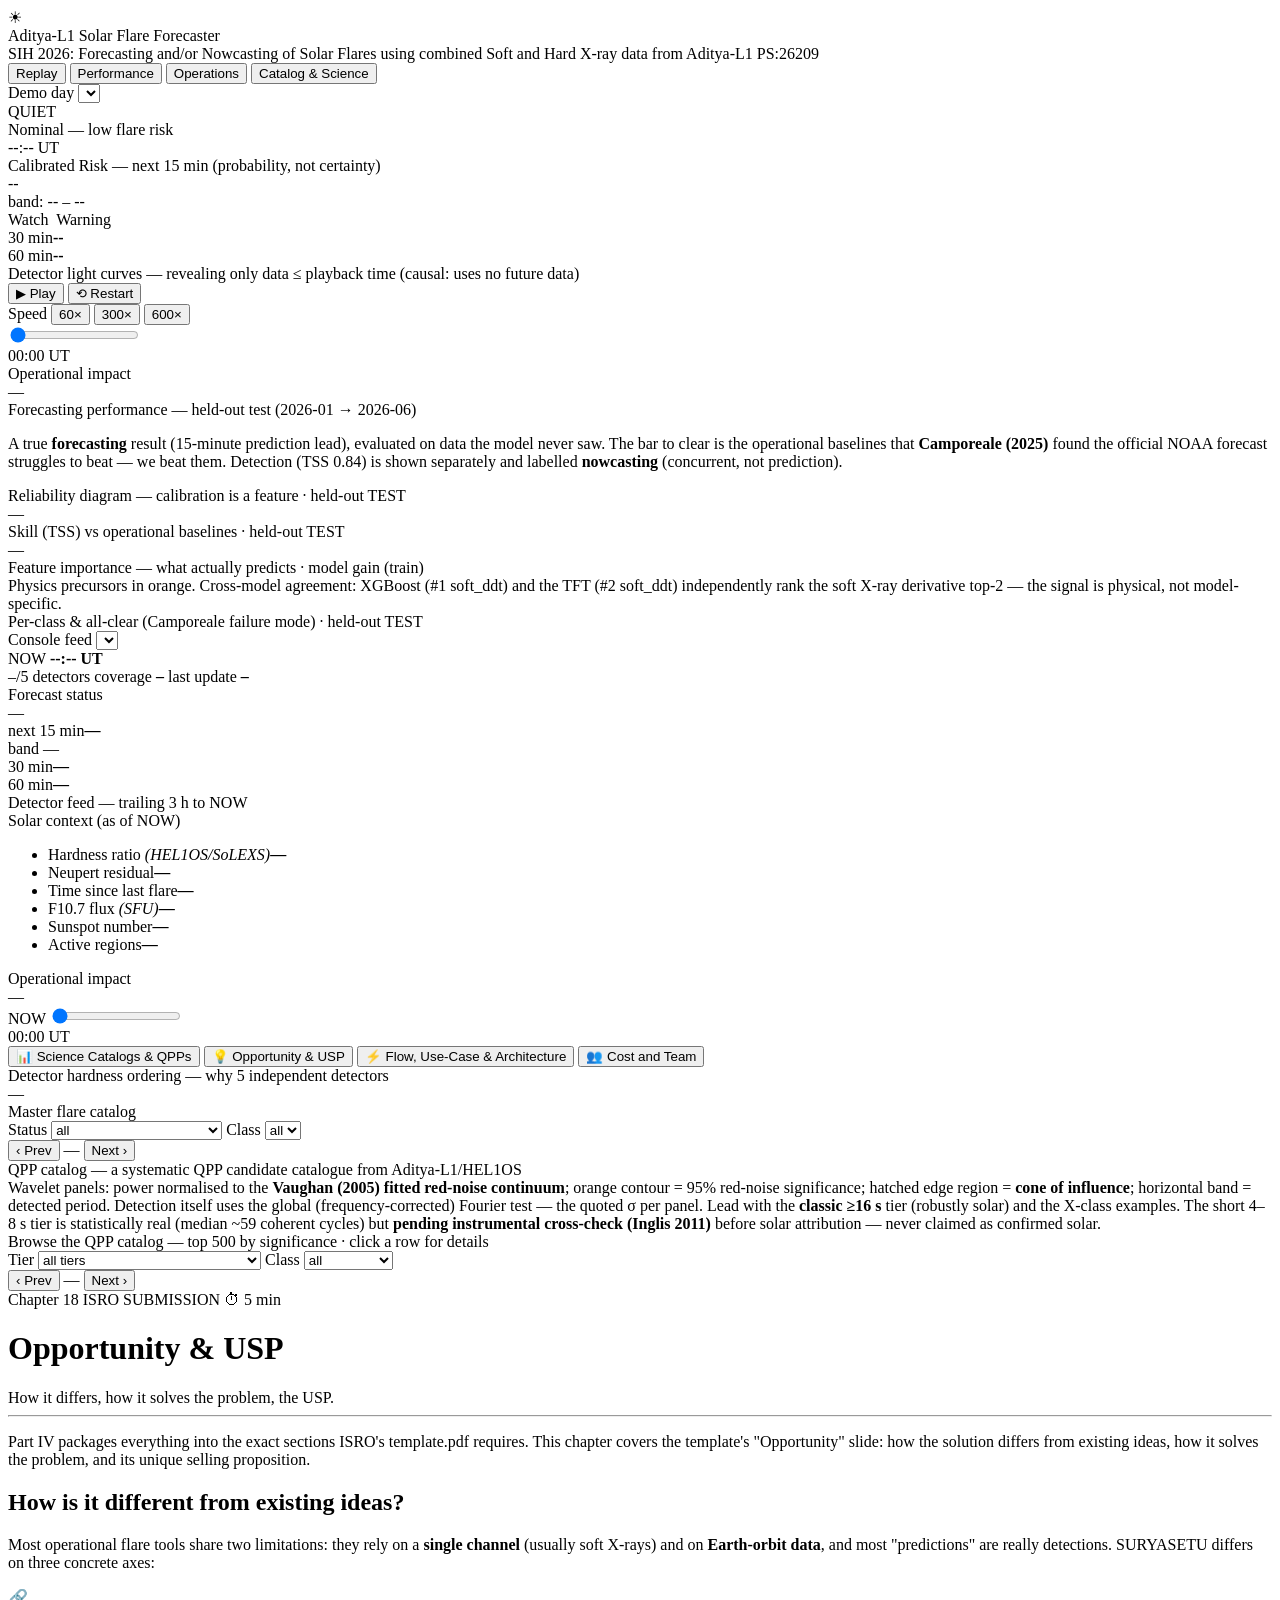
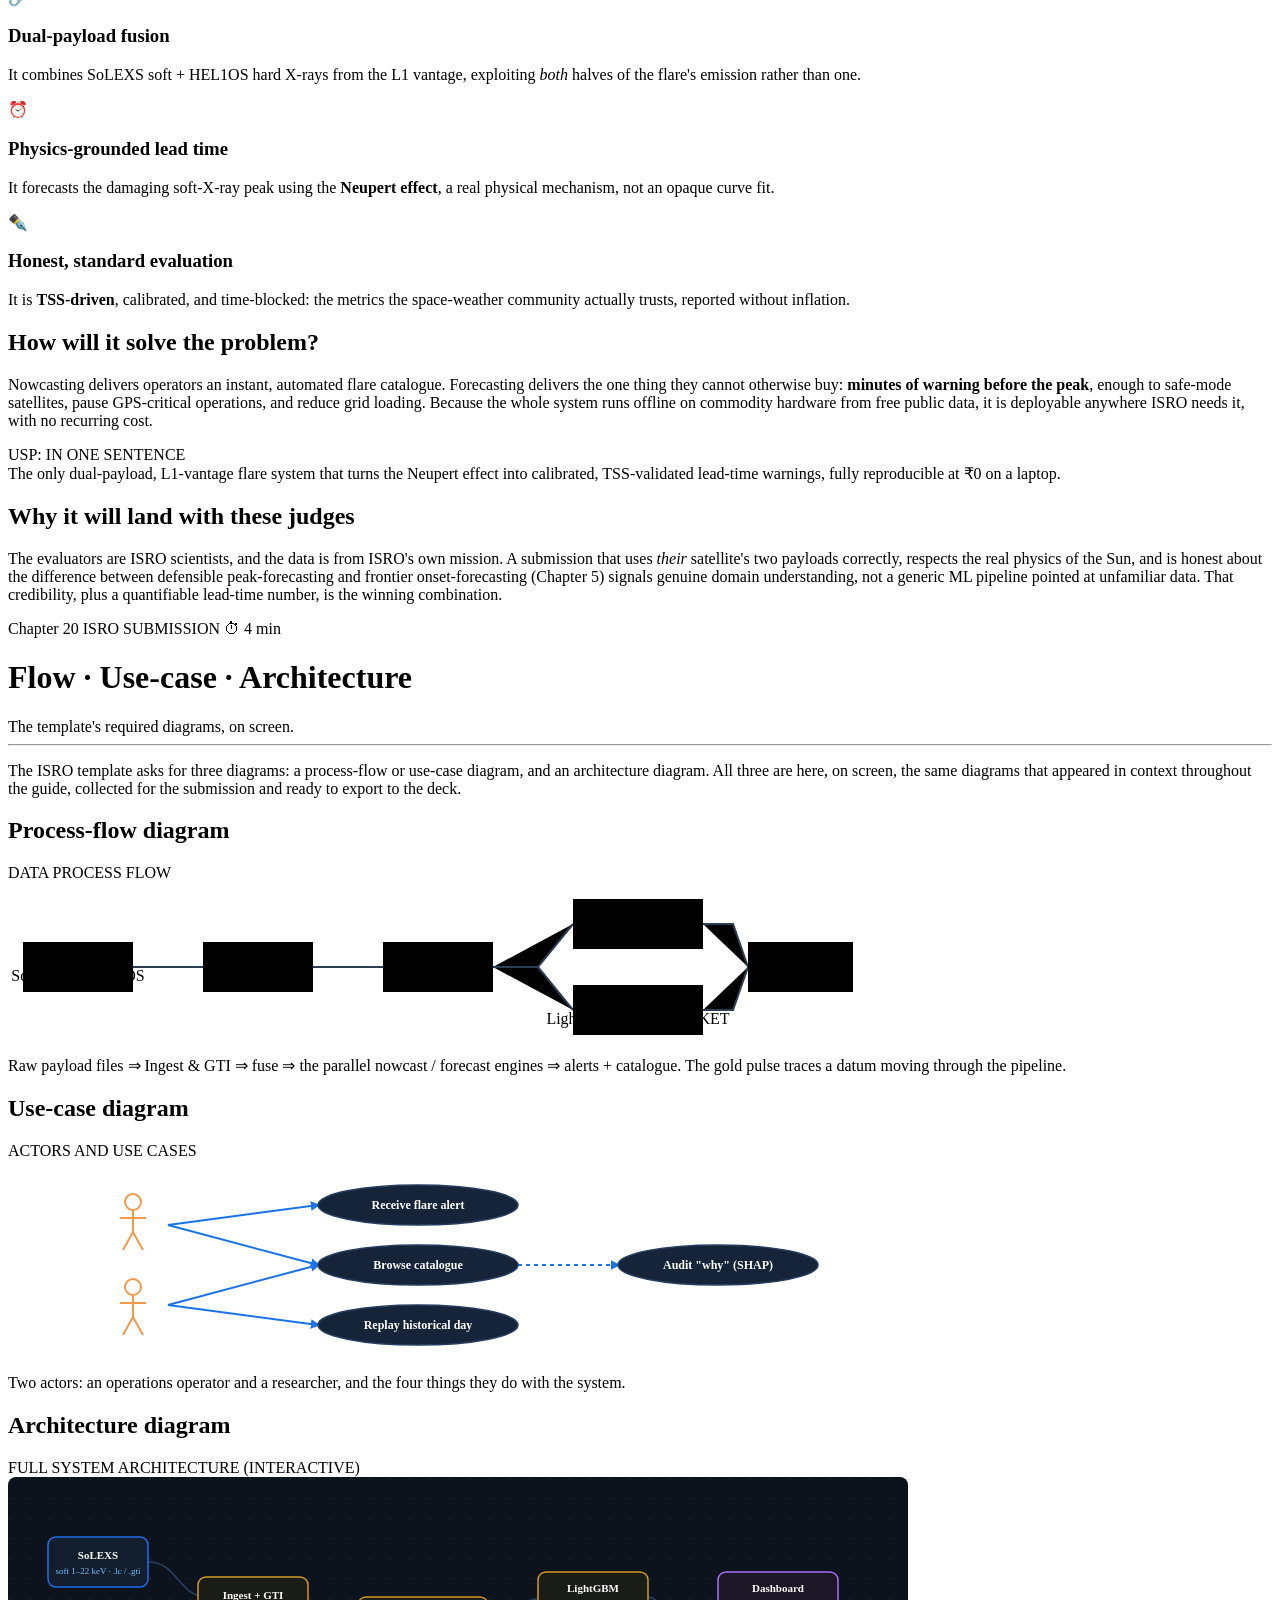
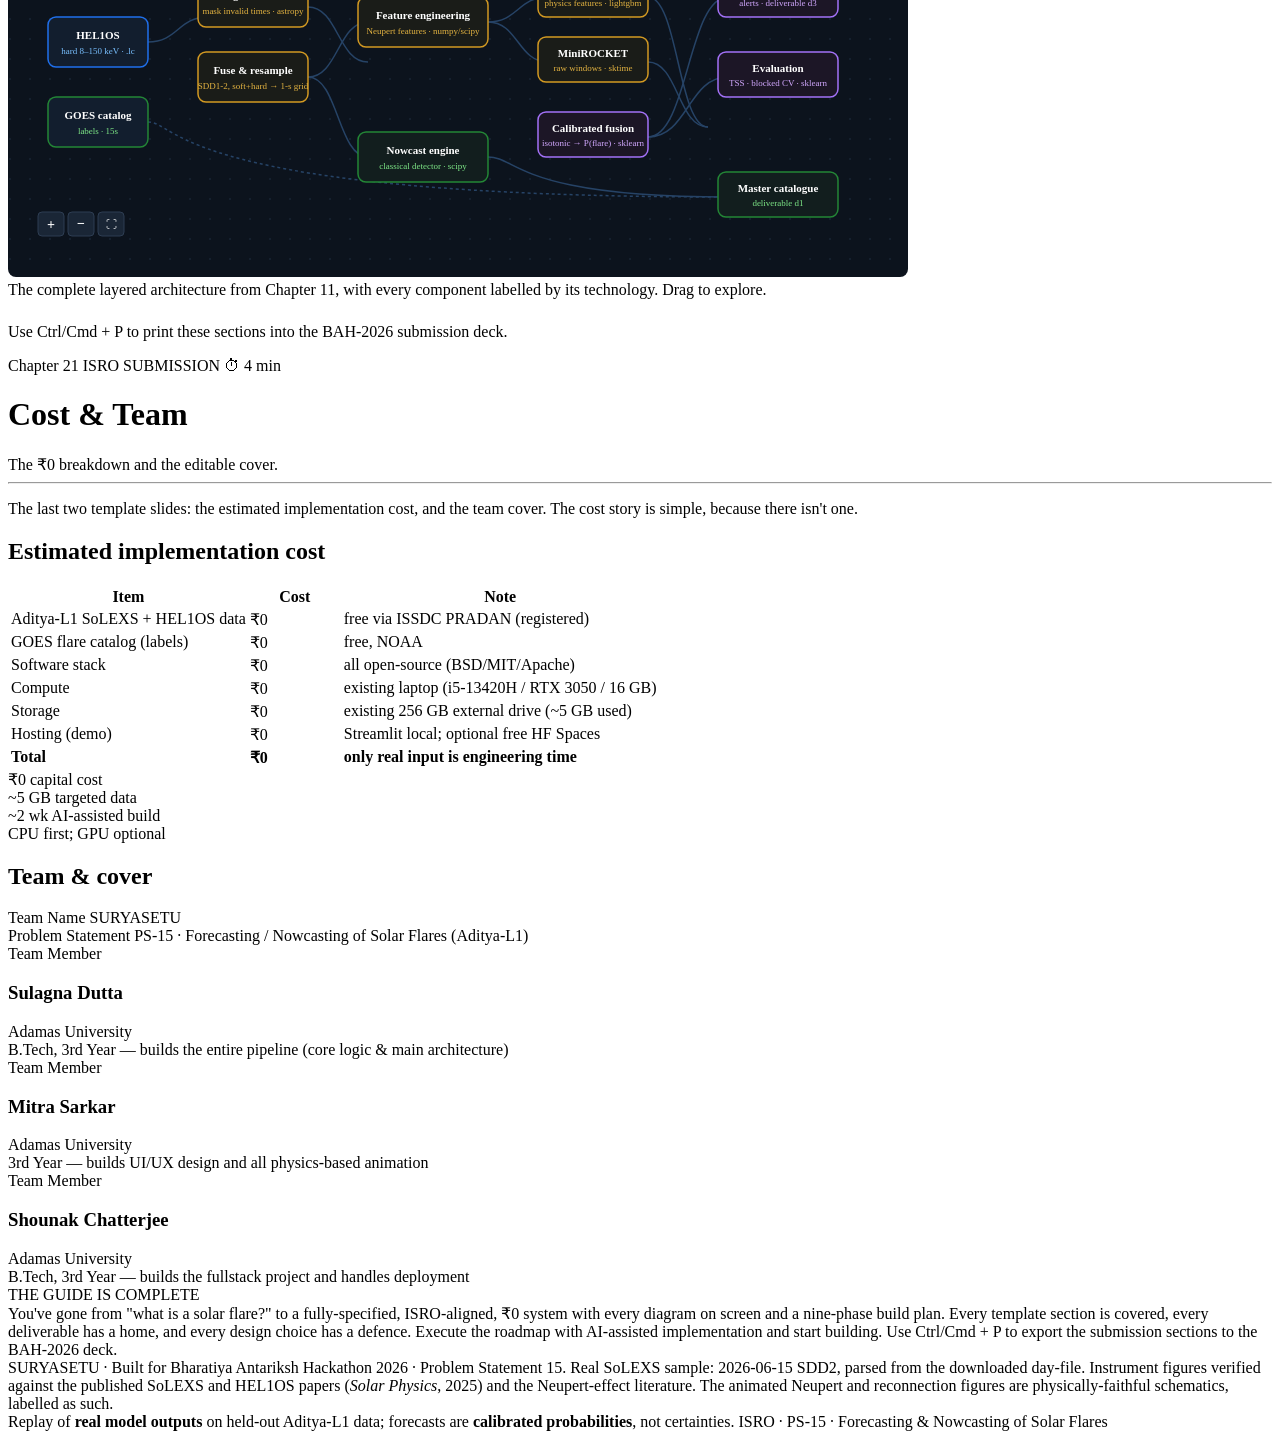
==== app/static/index.html @ dda29ee6 "feat: complete Aditya-L1 solar flare forecasting and nowcasting system with production deployment su" ====
<!doctype html>
<html lang="en">
<head>
<meta charset="utf-8">
<meta name="viewport" content="width=device-width, initial-scale=1">
<title>Aditya-L1 Solar Flare Forecaster — PS-15</title>
<link rel="stylesheet" href="/css/style.css">
<script src="/vendor/plotly-2.35.2.min.js" charset="utf-8"></script>
</head>
<body>
<header class="topbar">
  <div class="brand">
    <div class="logo">☀</div>
    <div>
      <div class="title">Aditya-L1 Solar Flare Forecaster</div>
      <div class="subtitle">SIH 2026: Forecasting and/or Nowcasting of Solar Flares using combined Soft and Hard X-ray data from Aditya-L1 PS:26209</div>
    </div>
  </div>
  <nav class="tabs">
    <button class="tab active" data-tab="replay">Replay</button>
    <button class="tab" data-tab="performance">Performance</button>
    <button class="tab" data-tab="operations">Operations</button>
    <button class="tab" data-tab="catalog">Catalog &amp; Science</button>
  </nav>
</header>

<main id="tab-replay" class="tabpane active">
  <section class="row daybar">
    <div class="dayselect">
      <label>Demo day</label>
      <select id="daySelect"></select>
    </div>
    <div id="dayMeta" class="daymeta"></div>
    <div id="splitBadge" class="badge"></div>
  </section>

  <section id="alertBanner" class="alert-banner quiet">
    <div class="alert-state" id="alertState">QUIET</div>
    <div class="alert-desc" id="alertDesc">Nominal — low flare risk</div>
    <div class="alert-clock" id="playClock">--:-- UT</div>
  </section>

  <div class="row main-grid">
    <section class="card forecast-card">
      <div class="card-h">Calibrated Risk — next 15 min <span class="hint">(probability, not certainty)</span></div>
      <div id="riskBig" class="risk-big">--</div>
      <div class="risk-band" id="riskBand">band: -- – --</div>
      <div class="gauge">
        <div class="gauge-fill" id="gaugeFill"></div>
        <div class="gauge-tick watch" id="tickWatch" title="Watch threshold"></div>
        <div class="gauge-tick warn" id="tickWarn" title="Warning threshold"></div>
      </div>
      <div class="gauge-legend"><span class="dot watch"></span>Watch&nbsp;&nbsp;<span class="dot warn"></span>Warning</div>
      <div class="risk-secondary">
        <div><span>30 min</span><b id="risk30">--</b></div>
        <div><span>60 min</span><b id="risk60">--</b></div>
      </div>
      <div id="leadCallout" class="lead-callout"></div>
    </section>

    <section class="card chart-card">
      <div class="card-h">Detector light curves
        <span class="hint" id="revealHint">— revealing only data ≤ playback time (causal: uses no future data)</span></div>
      <div id="mainChart" class="chart"></div>
    </section>
  </div>

  <section class="row controls">
    <button id="playBtn" class="btn primary">▶ Play</button>
    <button id="restartBtn" class="btn">⟲ Restart</button>
    <div class="speeds">
      <span>Speed</span>
      <button class="spd" data-spd="60">60×</button>
      <button class="spd active" data-spd="300">300×</button>
      <button class="spd" data-spd="600">600×</button>
    </div>
    <input type="range" id="scrubber" class="scrubber" min="0" max="1439" value="0">
    <div id="scrubLabel" class="scrub-label">00:00 UT</div>
  </section>

  <section class="card impact-card" id="impactCard">
    <div class="card-h">Operational impact</div>
    <div id="impactText" class="impact-text">—</div>
  </section>
</main>

<main id="tab-performance" class="tabpane">
  <section class="perf-intro card">
    <div class="card-h">Forecasting performance — held-out test (2026-01 → 2026-06)</div>
    <p class="perf-lead">A true <b>forecasting</b> result (15-minute prediction lead), evaluated on data the model never saw.
    The bar to clear is the operational baselines that <b>Camporeale (2025)</b> found the official NOAA forecast struggles to beat — we beat them.
    Detection (TSS 0.84) is shown separately and labelled <b>nowcasting</b> (concurrent, not prediction).</p>
  </section>

  <div class="perf-grid">
    <section class="card">
      <div class="card-h">Reliability diagram — calibration is a feature <span class="hint">· held-out TEST</span></div>
      <div id="relChart" class="chart sm"></div>
      <div class="metric-cap" id="relCap">—</div>
    </section>
    <section class="card">
      <div class="card-h">Skill (TSS) vs operational baselines <span class="hint">· held-out TEST</span></div>
      <div id="tssChart" class="chart sm"></div>
      <div class="metric-cap" id="tssCap">—</div>
    </section>
  </div>

  <div class="perf-grid">
    <section class="card">
      <div class="card-h">Feature importance — what actually predicts <span class="hint">· model gain (train)</span></div>
      <div id="impChart" class="chart sm"></div>
      <div class="metric-cap">Physics precursors in <span class=" accent">orange</span>. Cross-model agreement: XGBoost (#1 soft_ddt) and the TFT (#2 soft_ddt) independently rank the soft X-ray derivative top-2 — the signal is physical, not model-specific.</div>
    </section>
    <section class="card">
      <div class="card-h">Per-class &amp; all-clear (Camporeale failure mode) <span class="hint">· held-out TEST</span></div>
      <table class="pclass-table" id="pclassTable"></table>
      <div id="allClear" class="allclear"></div>
    </section>
  </div>
</main>
<main id="tab-operations" class="tabpane">
  <section class="ops-statusbar card">
    <div class="ops-select">
      <label>Console feed</label>
      <select id="opsDaySelect"></select>
    </div>
    <div class="ops-now">NOW <b id="opsClock">--:-- UT</b></div>
    <div class="ops-status">
      <span class="stat"><i class="led" id="ledDet"></i><span id="opsDetOnline">–/5</span> detectors</span>
      <span class="stat">coverage <b id="opsCoverage">–</b></span>
      <span class="stat">last update <b id="opsUpdate">–</b></span>
    </div>
  </section>

  <div class="ops-grid">
    <section class="card ops-alert">
      <div class="card-h">Forecast status</div>
      <div id="opsAlertState" class="ops-alert-state">—</div>
      <div class="ops-risk-row">
        <div class="ops-risk-main"><span>next 15 min</span><b id="opsRisk15">—</b></div>
        <div class="ops-risk-band" id="opsBand">band —</div>
      </div>
      <div class="ops-risk-sub">
        <div><span>30 min</span><b id="opsRisk30">—</b></div>
        <div><span>60 min</span><b id="opsRisk60">—</b></div>
      </div>
    </section>

    <section class="card ops-chart-card">
      <div class="card-h">Detector feed <span class="hint">— trailing 3 h to NOW</span></div>
      <div id="opsChart" class="chart"></div>
    </section>

    <section class="card ops-context">
      <div class="card-h">Solar context (as of NOW)</div>
      <ul class="ctx-list">
        <li><span>Hardness ratio <i>(HEL1OS/SoLEXS)</i></span><b id="ctxHard">—</b></li>
        <li><span>Neupert residual</span><b id="ctxNeu">—</b></li>
        <li><span>Time since last flare</span><b id="ctxTSL">—</b></li>
        <li><span>F10.7 flux <i>(SFU)</i></span><b id="ctxF107">—</b></li>
        <li><span>Sunspot number</span><b id="ctxSSN">—</b></li>
        <li><span>Active regions</span><b id="ctxAR">—</b></li>
      </ul>
    </section>
  </div>

  <section class="card ops-impact" id="opsImpactCard">
    <div class="card-h">Operational impact</div>
    <div id="opsImpact" class="impact-text">—</div>
  </section>

  <section class="row controls ops-controls">
    <span class="ops-ctrl-label">NOW</span>
    <input type="range" id="opsScrub" class="scrubber" min="0" max="1439" value="0">
    <div id="opsScrubLabel" class="scrub-label">00:00 UT</div>
  </section>
</main>
<main id="tab-catalog" class="tabpane">
  <!-- Sub Navigation Bar -->
  <nav class="cat-subnav">
    <button class="cat-subtab active" data-subtab="cat-science">
      <span class="subtab-icon">📊</span> Science Catalogs &amp; QPPs
    </button>
    <button class="cat-subtab" data-subtab="cat-opportunity">
      <span class="subtab-icon">💡</span> Opportunity &amp; USP
    </button>
    <button class="cat-subtab" data-subtab="cat-architecture">
      <span class="subtab-icon">⚡</span> Flow, Use-Case &amp; Architecture
    </button>
    <button class="cat-subtab" data-subtab="cat-cost">
      <span class="subtab-icon">👥</span> Cost and Team
    </button>
  </nav>

  <!-- 1. Science Catalogs & QPPs Subpane -->
  <div id="subpane-cat-science" class="cat-subpane active">
    <section class="card">
      <div class="card-h">Detector hardness ordering — why 5 independent detectors</div>
      <div id="hardChart" class="chart sm"></div>
      <div class="metric-cap" id="hardCap">—</div>
    </section>

    <section class="card">
      <div class="card-h">Master flare catalog <span class="hint" id="catTotal"></span></div>
      <div class="cat-filters">
        <label>Status
          <select id="catStatus">
            <option value="">all</option>
            <option value="confirmed">confirmed (in SWPC)</option>
            <option value="sub_threshold">sub-threshold (HEK only)</option>
            <option value="candidate_novel">candidate-novel</option>
          </select></label>
        <label>Class
          <select id="catClass">
            <option value="">all</option>
            <option value="X">X</option><option value="M">M</option>
            <option value="C">C</option><option value="B">B</option>
          </select></label>
        <div class="cat-pager">
          <button id="catPrev" class="btn">‹ Prev</button>
          <span id="catPage" class="cat-page">—</span>
          <button id="catNext" class="btn">Next ›</button>
        </div>
      </div>
      <table class="cat-table" id="catTable"></table>
      <div class="metric-cap" id="catNote"></div>
    </section>

    <section class="card">
      <div class="card-h">QPP catalog — a systematic QPP candidate catalogue from Aditya-L1/HEL1OS</div>
      <div class="qpp-summary" id="qppSummary"></div>
      <div class="qpp-tiers" id="qppTiers"></div>
      <div class="qpp-gallery" id="qppGallery"></div>
      <div class="metric-cap">Wavelet panels: power normalised to the <b>Vaughan (2005) fitted red-noise continuum</b>;
        <span class="accent">orange contour</span> = 95% red-noise significance; hatched edge region = <b>cone of influence</b>;
        horizontal band = detected period. Detection itself uses the global (frequency-corrected) Fourier test — the quoted σ per panel.
        Lead with the <b>classic ≥16 s</b> tier (robustly solar) and the X-class examples. The <span class="accent">short 4–8 s</span> tier is
        statistically real (median ~59 coherent cycles) but <b>pending instrumental cross-check (Inglis 2011)</b> before solar attribution — never claimed as confirmed solar.</div>

      <div class="qpp-browse">
        <div class="qpp-browse-h">Browse the QPP catalog <span class="hint">— top 500 by significance · click a row for details</span></div>
        <div class="cat-filters">
          <label>Tier
            <select id="qppTier">
              <option value="">all tiers</option>
              <option value="classic">classic ≥16 s (robustly solar)</option>
              <option value="intermediate">intermediate 8–16 s</option>
              <option value="short">short 4–8 s (pending cross-check)</option>
            </select></label>
          <label>Class
            <select id="qppGoes">
              <option value="">all</option>
              <option value="X">X</option><option value="M">M</option>
              <option value="C">C</option><option value="none">non-SWPC</option>
            </select></label>
          <div class="cat-pager">
            <button id="qppPrev" class="btn">‹ Prev</button>
            <span id="qppPage" class="cat-page">—</span>
            <button id="qppNext" class="btn">Next ›</button>
          </div>
        </div>
        <div id="qppDetail" class="qpp-detail" hidden></div>
        <table class="cat-table" id="qppTable"></table>
      </div>
    </section>
  </div>

  <!-- 2. Opportunity & USP Subpane -->
  <div id="subpane-cat-opportunity" class="cat-subpane">
    <div class="guide-page">
      <div class="guide-meta">
        <span>Chapter 18</span>
        <span class="guide-badge">ISRO SUBMISSION</span>
        <span>⏱ 5 min</span>
      </div>
      <h1 class="guide-title">Opportunity &amp; USP</h1>
      <div class="guide-subtitle">How it differs, how it solves the problem, the USP.</div>
      <hr class="guide-divider">

      <p class="guide-p">
        Part IV packages everything into the exact sections ISRO's <span class="guide-code-badge">template.pdf</span> requires. This chapter covers the template's "Opportunity" slide: how the solution differs from existing ideas, how it solves the problem, and its unique selling proposition.
      </p>

      <h2 class="guide-h2">How is it different from existing ideas?</h2>
      <p class="guide-p">
        Most operational flare tools share two limitations: they rely on a <b>single channel</b> (usually soft X-rays) and on <b>Earth-orbit data</b>, and most "predictions" are really detections. SURYASETU differs on three concrete axes:
      </p>

      <div class="diff-grid">
        <div class="diff-card blue">
          <div class="diff-icon">🔗</div>
          <h3>Dual-payload fusion</h3>
          <p>It combines SoLEXS soft + HEL1OS hard X-rays from the L1 vantage, exploiting <i>both</i> halves of the flare's emission rather than one.</p>
        </div>

        <div class="diff-card orange">
          <div class="diff-icon">⏰</div>
          <h3>Physics-grounded lead time</h3>
          <p>It forecasts the damaging soft-X-ray peak using the <b>Neupert effect</b>, a real physical mechanism, not an opaque curve fit.</p>
        </div>

        <div class="diff-card green">
          <div class="diff-icon">✒️</div>
          <h3>Honest, standard evaluation</h3>
          <p>It is <b>TSS-driven</b>, calibrated, and time-blocked: the metrics the space-weather community actually trusts, reported without inflation.</p>
        </div>
      </div>

      <h2 class="guide-h2">How will it solve the problem?</h2>
      <p class="guide-p">
        Nowcasting delivers operators an instant, automated flare catalogue. Forecasting delivers the one thing they cannot otherwise buy: <b>minutes of warning before the peak</b>, enough to safe-mode satellites, pause GPS-critical operations, and reduce grid loading. Because the whole system runs offline on commodity hardware from free public data, it is deployable anywhere ISRO needs it, with no recurring cost.
      </p>

      <div class="usp-highlight">
        <div class="usp-hl-tag">USP: IN ONE SENTENCE</div>
        <div class="usp-hl-text">
          The only dual-payload, L1-vantage flare system that turns the Neupert effect into calibrated, TSS-validated lead-time warnings, fully reproducible at ₹0 on a laptop.
        </div>
      </div>

      <h2 class="guide-h2">Why it will land with these judges</h2>
      <p class="guide-p">
        The evaluators are ISRO scientists, and the data is from ISRO's own mission. A submission that uses <i>their</i> satellite's two payloads correctly, respects the real physics of the Sun, and is honest about the difference between defensible peak-forecasting and frontier onset-forecasting (Chapter 5) signals genuine domain understanding, not a generic ML pipeline pointed at unfamiliar data. That credibility, plus a quantifiable lead-time number, is the winning combination.
      </p>
    </div>
  </div>

  <!-- 3. Flow, Use-Case & Architecture Subpane -->
  <div id="subpane-cat-architecture" class="cat-subpane">
    <div class="guide-page">
      <div class="guide-meta">
        <span>Chapter 20</span>
        <span class="guide-badge">ISRO SUBMISSION</span>
        <span>⏱ 4 min</span>
      </div>
      <h1 class="guide-title">Flow · Use-case · Architecture</h1>
      <div class="guide-subtitle">The template's required diagrams, on screen.</div>
      <hr class="guide-divider">

      <p class="guide-p">
        The ISRO template asks for three diagrams: a process-flow or use-case diagram, and an architecture diagram. All three are here, on screen, the same diagrams that appeared in context throughout the guide, collected for the submission and ready to export to the deck.
      </p>

      <!-- Diagram 1: Process-flow diagram -->
      <h2 class="guide-h2">Process-flow diagram</h2>
      <div class="diagram-card">
        <div class="diagram-header">DATA PROCESS FLOW</div>
        <div class="flow-svg-wrap">
          <svg viewBox="0 0 860 170" width="100%" height="170" style="max-width:860px">
            <!-- Animated Background Pulse Paths -->
            <path d="M 125 85 L 195 85 M 305 85 L 375 85 M 485 85 L 530 85 L 565 42 M 485 85 L 530 85 L 565 128 M 695 42 L 725 42 L 740 85 M 695 128 L 725 128 L 740 85" fill="none" class="flow-pulse-line" />
            <!-- Static Connector lines -->
            <path d="M 125 85 L 195 85" stroke="#2c3e55" stroke-width="2" />
            <path d="M 305 85 L 375 85" stroke="#2c3e55" stroke-width="2" />
            <path d="M 485 85 L 530 85 L 565 42" stroke="#2c3e55" stroke-width="2" />
            <path d="M 485 85 L 530 85 L 565 128" stroke="#2c3e55" stroke-width="2" />
            <path d="M 695 42 L 725 42 L 740 85" stroke="#2c3e55" stroke-width="2" />
            <path d="M 695 128 L 725 128 L 740 85" stroke="#2c3e55" stroke-width="2" />

            <!-- Node: Raw FITS -->
            <g transform="translate(15, 60)">
              <rect width="110" height="50" class="flow-node highlight" />
              <text x="55" y="24" text-anchor="middle" class="flow-text-main">Raw FITS</text>
              <text x="55" y="39" text-anchor="middle" class="flow-text-sub">SoLEXS + HEL1OS</text>
            </g>

            <!-- Node: Ingest + GTI -->
            <g transform="translate(195, 60)">
              <rect width="110" height="50" class="flow-node orange" />
              <text x="55" y="24" text-anchor="middle" class="flow-text-main">Ingest + GTI</text>
              <text x="55" y="39" text-anchor="middle" class="flow-text-sub">mask gaps</text>
            </g>

            <!-- Node: Fuse -->
            <g transform="translate(375, 60)">
              <rect width="110" height="50" class="flow-node orange" />
              <text x="55" y="24" text-anchor="middle" class="flow-text-main">Fuse</text>
              <text x="55" y="39" text-anchor="middle" class="flow-text-sub">1-s grid</text>
            </g>

            <!-- Node: Nowcast -->
            <g transform="translate(565, 17)">
              <rect width="130" height="50" class="flow-node green" />
              <text x="65" y="24" text-anchor="middle" class="flow-text-main">Nowcast</text>
              <text x="65" y="39" text-anchor="middle" class="flow-text-sub">classical detector</text>
            </g>

            <!-- Node: Forecast -->
            <g transform="translate(565, 103)">
              <rect width="130" height="50" class="flow-node orange" />
              <text x="65" y="24" text-anchor="middle" class="flow-text-main">Forecast</text>
              <text x="65" y="39" text-anchor="middle" class="flow-text-sub">LightGBM + MiniROCKET</text>
            </g>

            <!-- Node: Alerts + catalogue -->
            <g transform="translate(740, 60)">
              <rect width="105" height="50" class="flow-node purple" />
              <text x="52" y="23" text-anchor="middle" class="flow-text-main">Alerts +</text>
              <text x="52" y="38" text-anchor="middle" class="flow-text-main">catalogue</text>
            </g>
          </svg>
        </div>
        <div class="diagram-caption">
          Raw payload files ⇒ Ingest &amp; GTI ⇒ fuse ⇒ the parallel nowcast / forecast engines ⇒ alerts + catalogue. The gold pulse traces a datum moving through the pipeline.
        </div>
      </div>

      <!-- Diagram 2: Use-case diagram -->
      <h2 class="guide-h2">Use-case diagram</h2>
      <div class="diagram-card">
        <div class="diagram-header">ACTORS AND USE CASES</div>
        <div class="flow-svg-wrap">
          <svg viewBox="0 0 860 210" width="100%" height="210" style="max-width:860px">
            <!-- Connecting lines -->
            <!-- Ops operator to Receive flare alert & Browse catalogue -->
            <line x1="160" y1="65" x2="310" y2="45" stroke="#1a73e8" stroke-width="2" marker-end="url(#arr-blue)" />
            <line x1="160" y1="65" x2="310" y2="105" stroke="#1a73e8" stroke-width="2" marker-end="url(#arr-blue)" />
            <!-- Researcher to Browse catalogue & Replay historical day -->
            <line x1="160" y1="145" x2="310" y2="105" stroke="#1a73e8" stroke-width="2" marker-end="url(#arr-blue)" />
            <line x1="160" y1="145" x2="310" y2="165" stroke="#1a73e8" stroke-width="2" marker-end="url(#arr-blue)" />
            <!-- Browse catalogue to Audit SHAP (dotted) -->
            <line x1="510" y1="105" x2="610" y2="105" stroke="#1a73e8" stroke-width="2" stroke-dasharray="4 4" marker-end="url(#arr-blue)" />

            <!-- Arrow marker -->
            <defs>
              <marker id="arr-blue" viewBox="0 0 10 10" refX="6" refY="5" markerWidth="6" markerHeight="6" orient="auto-start-reverse">
                <path d="M 0 1 L 8 5 L 0 9 z" fill="#1a73e8" />
              </marker>
            </defs>

            <!-- Actor 1: Ops operator -->
            <g transform="translate(100, 30)">
              <!-- Stick Figure -->
              <circle cx="25" cy="12" r="8" fill="none" stroke="#f2994a" stroke-width="2" />
              <line x1="25" y1="20" x2="25" y2="42" stroke="#f2994a" stroke-width="2" />
              <line x1="12" y1="28" x2="38" y2="28" stroke="#f2994a" stroke-width="2" />
              <line x1="25" y1="42" x2="15" y2="60" stroke="#f2994a" stroke-width="2" />
              <line x1="25" y1="42" x2="35" y2="60" stroke="#f2994a" stroke-width="2" />
              <text x="25" y="76" text-anchor="middle" fill="#fff" font-size="11.5" font-weight="650" font-family="var(--sans)">Ops operator</text>
            </g>

            <!-- Actor 2: Researcher -->
            <g transform="translate(100, 115)">
              <!-- Stick Figure -->
              <circle cx="25" cy="12" r="8" fill="none" stroke="#f2994a" stroke-width="2" />
              <line x1="25" y1="20" x2="25" y2="42" stroke="#f2994a" stroke-width="2" />
              <line x1="12" y1="28" x2="38" y2="28" stroke="#f2994a" stroke-width="2" />
              <line x1="25" y1="42" x2="15" y2="60" stroke="#f2994a" stroke-width="2" />
              <line x1="25" y1="42" x2="35" y2="60" stroke="#f2994a" stroke-width="2" />
              <text x="25" y="76" text-anchor="middle" fill="#fff" font-size="11.5" font-weight="650" font-family="var(--sans)">Researcher</text>
            </g>

            <!-- Use Case 1: Receive flare alert -->
            <g transform="translate(310, 25)">
              <ellipse cx="100" cy="20" rx="100" ry="20" fill="#152438" stroke="#253e60" stroke-width="1.5" />
              <text x="100" y="24" text-anchor="middle" fill="#fff" font-size="12" font-weight="650" font-family="var(--sans)">Receive flare alert</text>
            </g>

            <!-- Use Case 2: Browse catalogue -->
            <g transform="translate(310, 85)">
              <ellipse cx="100" cy="20" rx="100" ry="20" fill="#152438" stroke="#253e60" stroke-width="1.5" />
              <text x="100" y="24" text-anchor="middle" fill="#fff" font-size="12" font-weight="650" font-family="var(--sans)">Browse catalogue</text>
            </g>

            <!-- Use Case 3: Replay historical day -->
            <g transform="translate(310, 145)">
              <ellipse cx="100" cy="20" rx="100" ry="20" fill="#152438" stroke="#253e60" stroke-width="1.5" />
              <text x="100" y="24" text-anchor="middle" fill="#fff" font-size="12" font-weight="650" font-family="var(--sans)">Replay historical day</text>
            </g>

            <!-- Use Case 4: Audit "why" (SHAP) -->
            <g transform="translate(610, 85)">
              <ellipse cx="100" cy="20" rx="100" ry="20" fill="#152438" stroke="#253e60" stroke-width="1.5" />
              <text x="100" y="24" text-anchor="middle" fill="#fff" font-size="12" font-weight="650" font-family="var(--sans)">Audit "why" (SHAP)</text>
            </g>
          </svg>
        </div>
        <div class="diagram-caption">
          Two actors: an operations operator and a researcher, and the four things they do with the system.
        </div>
      </div>

      <!-- Diagram 3: Architecture diagram -->
      <h2 class="guide-h2">Architecture diagram</h2>
      <div class="diagram-card" style="position:relative">
        <div class="diagram-header">FULL SYSTEM ARCHITECTURE (INTERACTIVE)</div>
        
        <div class="flow-svg-wrap" style="position:relative">
          <svg viewBox="0 0 900 400" width="100%" height="400" style="max-width:900px;background:#0c131d;border-radius:8px">
            <!-- Background dot grid -->
            <defs>
              <pattern id="grid-dots" width="20" height="20" patternUnits="userSpaceOnUse">
                <circle cx="2" cy="2" r="1" fill="#182333" />
              </pattern>
            </defs>
            <rect width="100%" height="100%" fill="url(#grid-dots)" />

            <!-- Connecting paths -->
            <path d="M 140 85 C 170 85, 170 120, 200 120" fill="none" stroke="#264366" stroke-width="1.5" />
            <path d="M 140 165 C 170 165, 170 140, 200 140" fill="none" stroke="#264366" stroke-width="1.5" />
            <path d="M 140 245 C 170 245, 170 320, 720 320" fill="none" stroke="#264366" stroke-width="1.5" stroke-dasharray="3 3" />
            
            <path d="M 300 130 C 330 130, 330 185, 360 185" fill="none" stroke="#264366" stroke-width="1.5" />
            <path d="M 300 200 C 330 200, 330 145, 360 145" fill="none" stroke="#264366" stroke-width="1.5" />
            <path d="M 300 200 C 330 200, 330 280, 360 280" fill="none" stroke="#264366" stroke-width="1.5" />

            <path d="M 480 145 C 510 145, 510 120, 540 120" fill="none" stroke="#264366" stroke-width="1.5" />
            <path d="M 480 145 C 510 145, 510 185, 540 185" fill="none" stroke="#264366" stroke-width="1.5" />
            <path d="M 480 280 C 510 280, 510 320, 720 320" fill="none" stroke="#264366" stroke-width="1.5" />

            <path d="M 640 120 C 670 120, 670 250, 700 250" fill="none" stroke="#264366" stroke-width="1.5" />
            <path d="M 640 185 C 670 185, 670 250, 700 250" fill="none" stroke="#264366" stroke-width="1.5" />

            <path d="M 640 260 C 680 260, 680 120, 720 120" fill="none" stroke="#264366" stroke-width="1.5" />
            <path d="M 640 260 C 680 260, 680 200, 720 200" fill="none" stroke="#264366" stroke-width="1.5" />

            <!-- Col 1: Inputs -->
            <!-- SoLEXS -->
            <g transform="translate(40, 60)">
              <rect width="100" height="50" rx="8" fill="#121e2e" stroke="#1f6feb" stroke-width="1.5" />
              <text x="50" y="22" text-anchor="middle" fill="#fff" font-size="11" font-weight="700">SoLEXS</text>
              <text x="50" y="37" text-anchor="middle" fill="#79c0ff" font-size="9">soft 1–22 keV · .lc / .gti</text>
            </g>
            <!-- HEL1OS -->
            <g transform="translate(40, 140)">
              <rect width="100" height="50" rx="8" fill="#121e2e" stroke="#1f6feb" stroke-width="1.5" />
              <text x="50" y="22" text-anchor="middle" fill="#fff" font-size="11" font-weight="700">HEL1OS</text>
              <text x="50" y="37" text-anchor="middle" fill="#79c0ff" font-size="9">hard 8–150 keV · .lc</text>
            </g>
            <!-- GOES catalog -->
            <g transform="translate(40, 220)">
              <rect width="100" height="50" rx="8" fill="#121e2e" stroke="#238636" stroke-width="1.5" />
              <text x="50" y="22" text-anchor="middle" fill="#fff" font-size="11" font-weight="700">GOES catalog</text>
              <text x="50" y="37" text-anchor="middle" fill="#7ee787" font-size="9">labels · 15s</text>
            </g>

            <!-- Col 2: Ingestion & Resampling -->
            <!-- Ingest + GTI -->
            <g transform="translate(190, 100)">
              <rect width="110" height="50" rx="8" fill="#1a1c18" stroke="#d29922" stroke-width="1.5" />
              <text x="55" y="22" text-anchor="middle" fill="#fff" font-size="11" font-weight="700">Ingest + GTI</text>
              <text x="55" y="37" text-anchor="middle" fill="#e3b341" font-size="9">mask invalid times · astropy</text>
            </g>
            <!-- Fuse & resample -->
            <g transform="translate(190, 175)">
              <rect width="110" height="50" rx="8" fill="#1a1c18" stroke="#d29922" stroke-width="1.5" />
              <text x="55" y="22" text-anchor="middle" fill="#fff" font-size="11" font-weight="700">Fuse &amp; resample</text>
              <text x="55" y="37" text-anchor="middle" fill="#e3b341" font-size="9">SDD1-2, soft+hard → 1-s grid</text>
            </g>

            <!-- Col 3: Features & Nowcast -->
            <!-- Feature engineering -->
            <g transform="translate(350, 120)">
              <rect width="130" height="50" rx="8" fill="#1a1c18" stroke="#d29922" stroke-width="1.5" />
              <text x="65" y="22" text-anchor="middle" fill="#fff" font-size="11" font-weight="700">Feature engineering</text>
              <text x="65" y="37" text-anchor="middle" fill="#e3b341" font-size="9">Neupert features · numpy/scipy</text>
            </g>
            <!-- Nowcast engine -->
            <g transform="translate(350, 255)">
              <rect width="130" height="50" rx="8" fill="#121e1e" stroke="#238636" stroke-width="1.5" />
              <text x="65" y="22" text-anchor="middle" fill="#fff" font-size="11" font-weight="700">Nowcast engine</text>
              <text x="65" y="37" text-anchor="middle" fill="#7ee787" font-size="9">classical detector · scipy</text>
            </g>

            <!-- Col 4: Models -->
            <!-- LightGBM -->
            <g transform="translate(530, 95)">
              <rect width="110" height="45" rx="8" fill="#1a1c18" stroke="#d29922" stroke-width="1.5" />
              <text x="55" y="20" text-anchor="middle" fill="#fff" font-size="11" font-weight="700">LightGBM</text>
              <text x="55" y="34" text-anchor="middle" fill="#e3b341" font-size="9">physics features · lightgbm</text>
            </g>
            <!-- MiniROCKET -->
            <g transform="translate(530, 160)">
              <rect width="110" height="45" rx="8" fill="#1a1c18" stroke="#d29922" stroke-width="1.5" />
              <text x="55" y="20" text-anchor="middle" fill="#fff" font-size="11" font-weight="700">MiniROCKET</text>
              <text x="55" y="34" text-anchor="middle" fill="#e3b341" font-size="9">raw windows · sktime</text>
            </g>
            <!-- Calibrated fusion -->
            <g transform="translate(530, 235)">
              <rect width="110" height="45" rx="8" fill="#1c1626" stroke="#a371f7" stroke-width="1.5" />
              <text x="55" y="20" text-anchor="middle" fill="#fff" font-size="11" font-weight="700">Calibrated fusion</text>
              <text x="55" y="34" text-anchor="middle" fill="#d2a8ff" font-size="9">isotonic → P(flare) · sklearn</text>
            </g>

            <!-- Col 5: Outputs -->
            <!-- Dashboard -->
            <g transform="translate(710, 95)">
              <rect width="120" height="45" rx="8" fill="#1c1626" stroke="#a371f7" stroke-width="1.5" />
              <text x="60" y="20" text-anchor="middle" fill="#fff" font-size="11" font-weight="700">Dashboard</text>
              <text x="60" y="34" text-anchor="middle" fill="#d2a8ff" font-size="9">alerts · deliverable d3</text>
            </g>
            <!-- Evaluation -->
            <g transform="translate(710, 175)">
              <rect width="120" height="45" rx="8" fill="#1c1626" stroke="#a371f7" stroke-width="1.5" />
              <text x="60" y="20" text-anchor="middle" fill="#fff" font-size="11" font-weight="700">Evaluation</text>
              <text x="60" y="34" text-anchor="middle" fill="#d2a8ff" font-size="9">TSS · blocked CV · sklearn</text>
            </g>
            <!-- Master catalogue -->
            <g transform="translate(710, 295)">
              <rect width="120" height="45" rx="8" fill="#121e1e" stroke="#238636" stroke-width="1.5" />
              <text x="60" y="20" text-anchor="middle" fill="#fff" font-size="11" font-weight="700">Master catalogue</text>
              <text x="60" y="34" text-anchor="middle" fill="#7ee787" font-size="9">deliverable d1</text>
            </g>

            <!-- Zoom controls (decorative / interactive styling) -->
            <g transform="translate(30, 335)">
              <rect width="26" height="24" rx="4" fill="#1a2636" stroke="#2d3d52" />
              <text x="13" y="17" text-anchor="middle" fill="#fff" font-size="14" font-weight="700">+</text>
              <rect x="30" width="26" height="24" rx="4" fill="#1a2636" stroke="#2d3d52" />
              <text x="43" y="16" text-anchor="middle" fill="#fff" font-size="14" font-weight="700">−</text>
              <rect x="60" width="26" height="24" rx="4" fill="#1a2636" stroke="#2d3d52" />
              <text x="73" y="16" text-anchor="middle" fill="#fff" font-size="11">⛶</text>
            </g>
          </svg>
        </div>
        <div class="diagram-caption">
          The complete layered architecture from Chapter 11, with every component labelled by its technology. Drag to explore.
        </div>
      </div>

      <p class="guide-p" style="margin-top:1.5rem">
        Use <span class="guide-kbd">Ctrl/Cmd + P</span> to print these sections into the BAH-2026 submission deck.
      </p>
    </div>
  </div>

  <!-- 4. Cost and Team Subpane -->
  <div id="subpane-cat-cost" class="cat-subpane">
    <div class="guide-page">
      <div class="guide-meta">
        <span>Chapter 21</span>
        <span class="guide-badge">ISRO SUBMISSION</span>
        <span>⏱ 4 min</span>
      </div>
      <h1 class="guide-title">Cost &amp; Team</h1>
      <div class="guide-subtitle">The ₹0 breakdown and the editable cover.</div>
      <hr class="guide-divider">

      <p class="guide-p">
        The last two template slides: the estimated implementation cost, and the team cover. The cost story is simple, because there isn't one.
      </p>

      <h2 class="guide-h2">Estimated implementation cost</h2>
      <table class="cost-table">
        <thead>
          <tr>
            <th>Item</th>
            <th style="width:90px">Cost</th>
            <th>Note</th>
          </tr>
        </thead>
        <tbody>
          <tr>
            <td>Aditya-L1 SoLEXS + HEL1OS data</td>
            <td class="cost-zero">₹0</td>
            <td>free via ISSDC PRADAN (registered)</td>
          </tr>
          <tr>
            <td>GOES flare catalog (labels)</td>
            <td class="cost-zero">₹0</td>
            <td>free, NOAA</td>
          </tr>
          <tr>
            <td>Software stack</td>
            <td class="cost-zero">₹0</td>
            <td>all open-source (BSD/MIT/Apache)</td>
          </tr>
          <tr>
            <td>Compute</td>
            <td class="cost-zero">₹0</td>
            <td>existing laptop (i5-13420H / RTX 3050 / 16 GB)</td>
          </tr>
          <tr>
            <td>Storage</td>
            <td class="cost-zero">₹0</td>
            <td>existing 256 GB external drive (~5 GB used)</td>
          </tr>
          <tr>
            <td>Hosting (demo)</td>
            <td class="cost-zero">₹0</td>
            <td>Streamlit local; optional free HF Spaces</td>
          </tr>
          <tr class="total-row">
            <td><b>Total</b></td>
            <td class="cost-zero"><b>₹0</b></td>
            <td><b>only real input is engineering time</b></td>
          </tr>
        </tbody>
      </table>

      <!-- 4 Stat Badges -->
      <div class="cost-stat-grid">
        <div class="cost-stat-card">
          <span class="cost-stat-val">₹0</span>
          <span class="cost-stat-lbl">capital cost</span>
        </div>
        <div class="cost-stat-card">
          <span class="cost-stat-val">~5 GB</span>
          <span class="cost-stat-lbl">targeted data</span>
        </div>
        <div class="cost-stat-card">
          <span class="cost-stat-val">~2 wk</span>
          <span class="cost-stat-lbl">AI-assisted build</span>
        </div>
        <div class="cost-stat-card">
          <span class="cost-stat-val">CPU</span>
          <span class="cost-stat-lbl">first; GPU optional</span>
        </div>
      </div>

      <h2 class="guide-h2">Team &amp; cover</h2>
      <div class="team-cover-box">
        <div class="team-cover-meta">
          <div class="team-cover-field">
            <span class="team-cover-field-lbl">Team Name</span>
            <span class="team-cover-field-val">SURYASETU</span>
          </div>
          <div class="team-cover-field">
            <span class="team-cover-field-lbl">Problem Statement</span>
            <span class="team-cover-field-val">PS-15 · Forecasting / Nowcasting of Solar Flares (Aditya-L1)</span>
          </div>
        </div>

        <div class="team-cover-grid">
          <div class="team-member-cover-card">
            <span class="team-member-cover-tag">Team Member</span>
            <h3 class="team-member-cover-name">Sulagna Dutta</h3>
            <span class="team-member-cover-org">Adamas University</span>
            <div class="team-member-cover-role">
              B.Tech, 3rd Year — builds the entire pipeline (core logic &amp; main architecture)
            </div>
          </div>

          <div class="team-member-cover-card">
            <span class="team-member-cover-tag">Team Member</span>
            <h3 class="team-member-cover-name">Mitra Sarkar</h3>
            <span class="team-member-cover-org">Adamas University</span>
            <div class="team-member-cover-role">
              3rd Year — builds UI/UX design and all physics-based animation
            </div>
          </div>

          <div class="team-member-cover-card">
            <span class="team-member-cover-tag">Team Member</span>
            <h3 class="team-member-cover-name">Shounak Chatterjee</h3>
            <span class="team-member-cover-org">Adamas University</span>
            <div class="team-member-cover-role">
              B.Tech, 3rd Year — builds the fullstack project and handles deployment
            </div>
          </div>
        </div>
      </div>

      <div class="complete-callout">
        <div class="complete-tag">THE GUIDE IS COMPLETE</div>
        <div class="complete-text">
          You've gone from "what is a solar flare?" to a fully-specified, ISRO-aligned, ₹0 system with every diagram on screen and a nine-phase build plan. Every template section is covered, every deliverable has a home, and every design choice has a defence. Execute the roadmap with AI-assisted implementation and start building. Use <span class="guide-kbd">Ctrl/Cmd + P</span> to export the submission sections to the BAH-2026 deck.
        </div>
      </div>

      <div class="guide-foot-note">
        SURYASETU · Built for Bharatiya Antariksh Hackathon 2026 · Problem Statement 15. Real SoLEXS sample: 2026-06-15 SDD2, parsed from the downloaded day-file. Instrument figures verified against the published SoLEXS and HEL1OS papers (<i>Solar Physics</i>, 2025) and the Neupert-effect literature. The animated Neupert and reconnection figures are physically-faithful schematics, labelled as such.
      </div>
    </div>
  </div>
</main>

<footer class="footer">
  <span>Replay of <b>real model outputs</b> on held-out Aditya-L1 data; forecasts are <b>calibrated probabilities</b>, not certainties.</span>
  <span class="foot-right">ISRO · PS-15 · Forecasting &amp; Nowcasting of Solar Flares</span>
</footer>

<div id="errBar" class="errbar"></div>
<script src="/js/app.js"></script>
<script src="/js/replay.js"></script>
<script src="/js/performance.js"></script>
<script src="/js/operations.js"></script>
<script src="/js/catalog.js"></script>
</body>
</html>
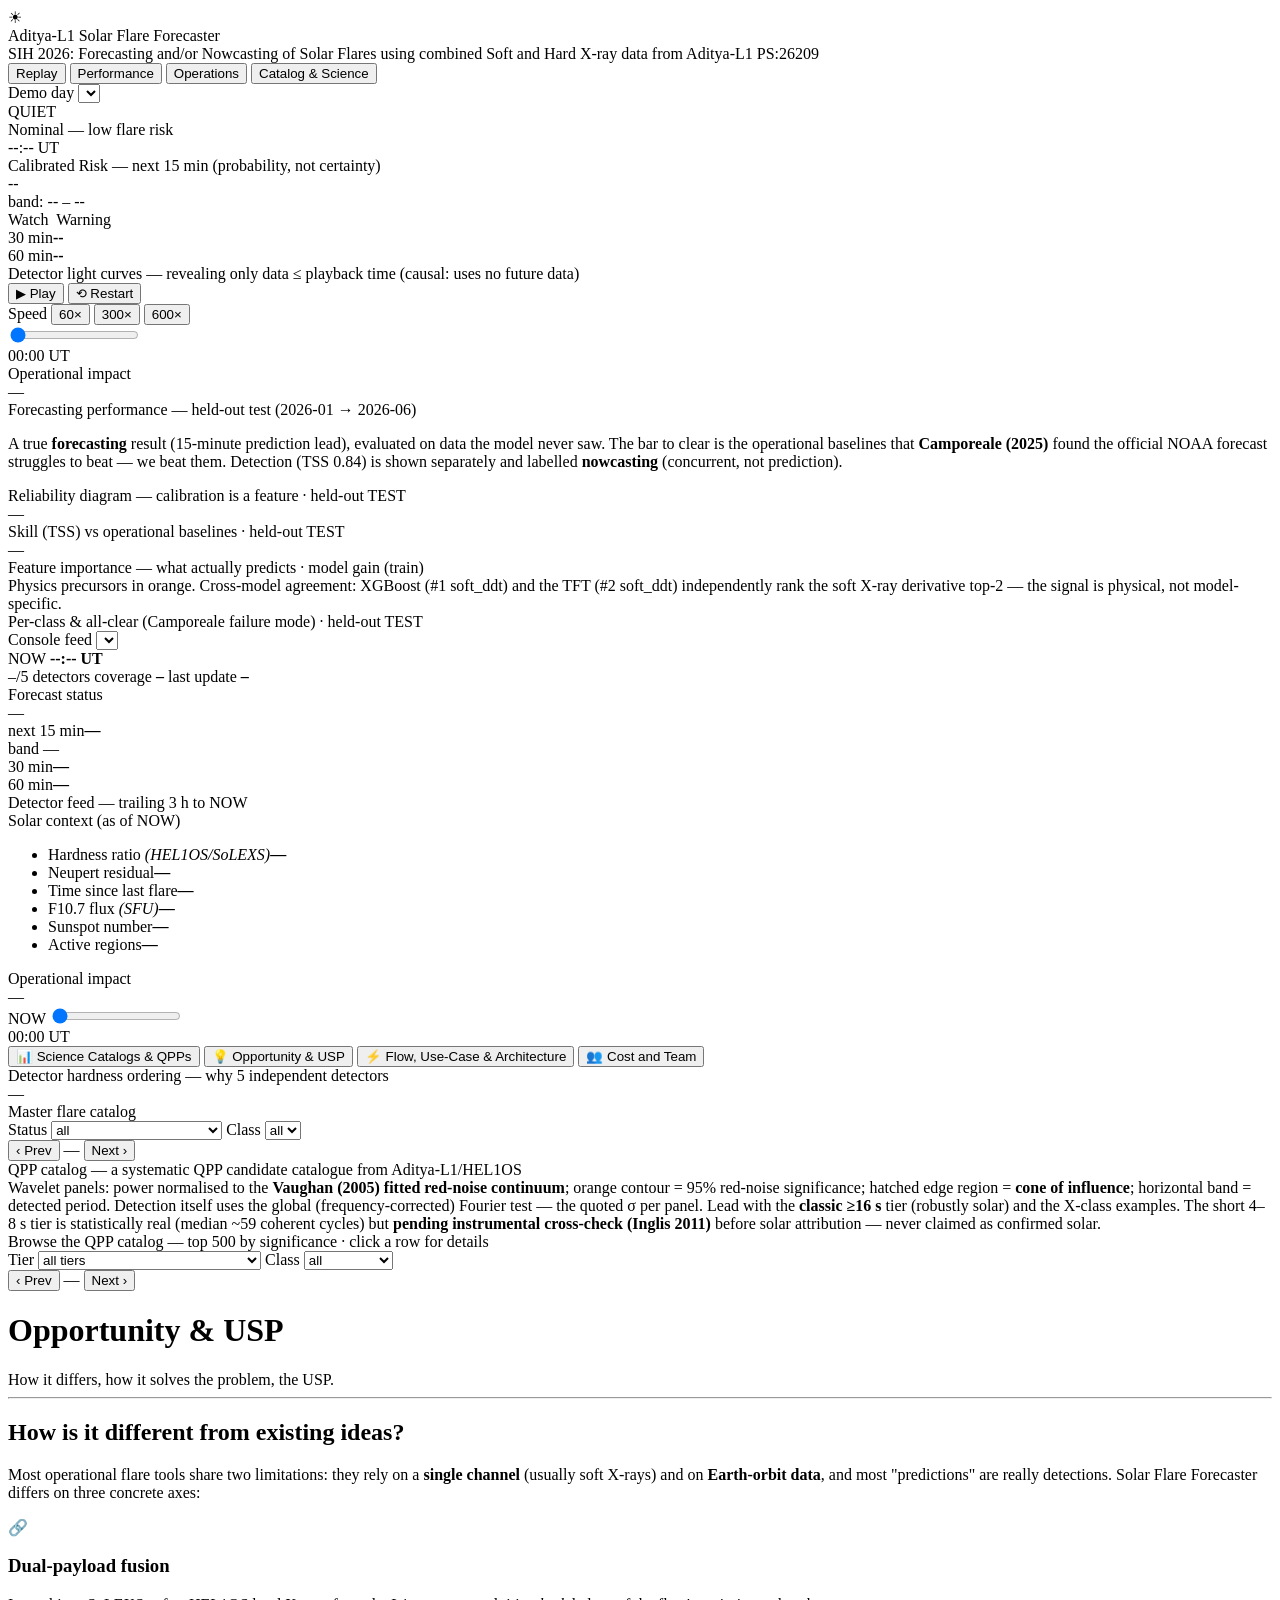
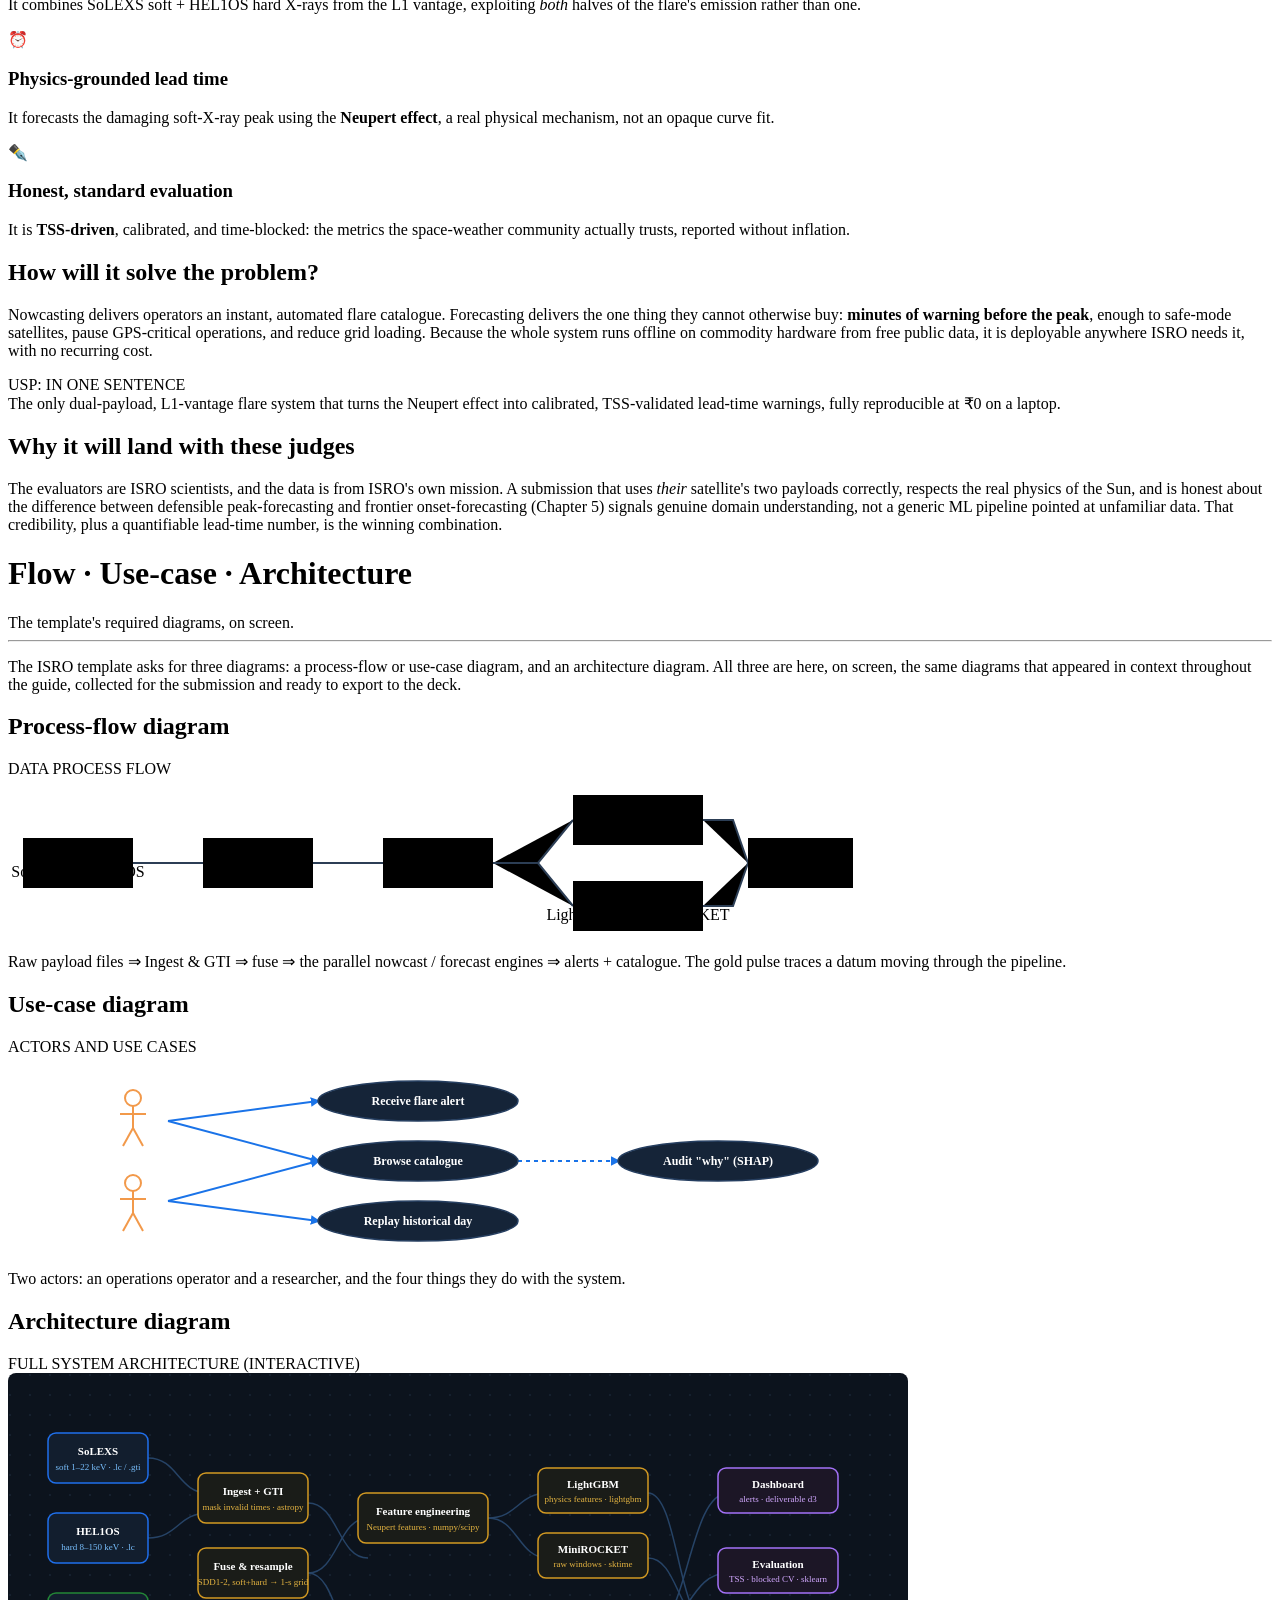
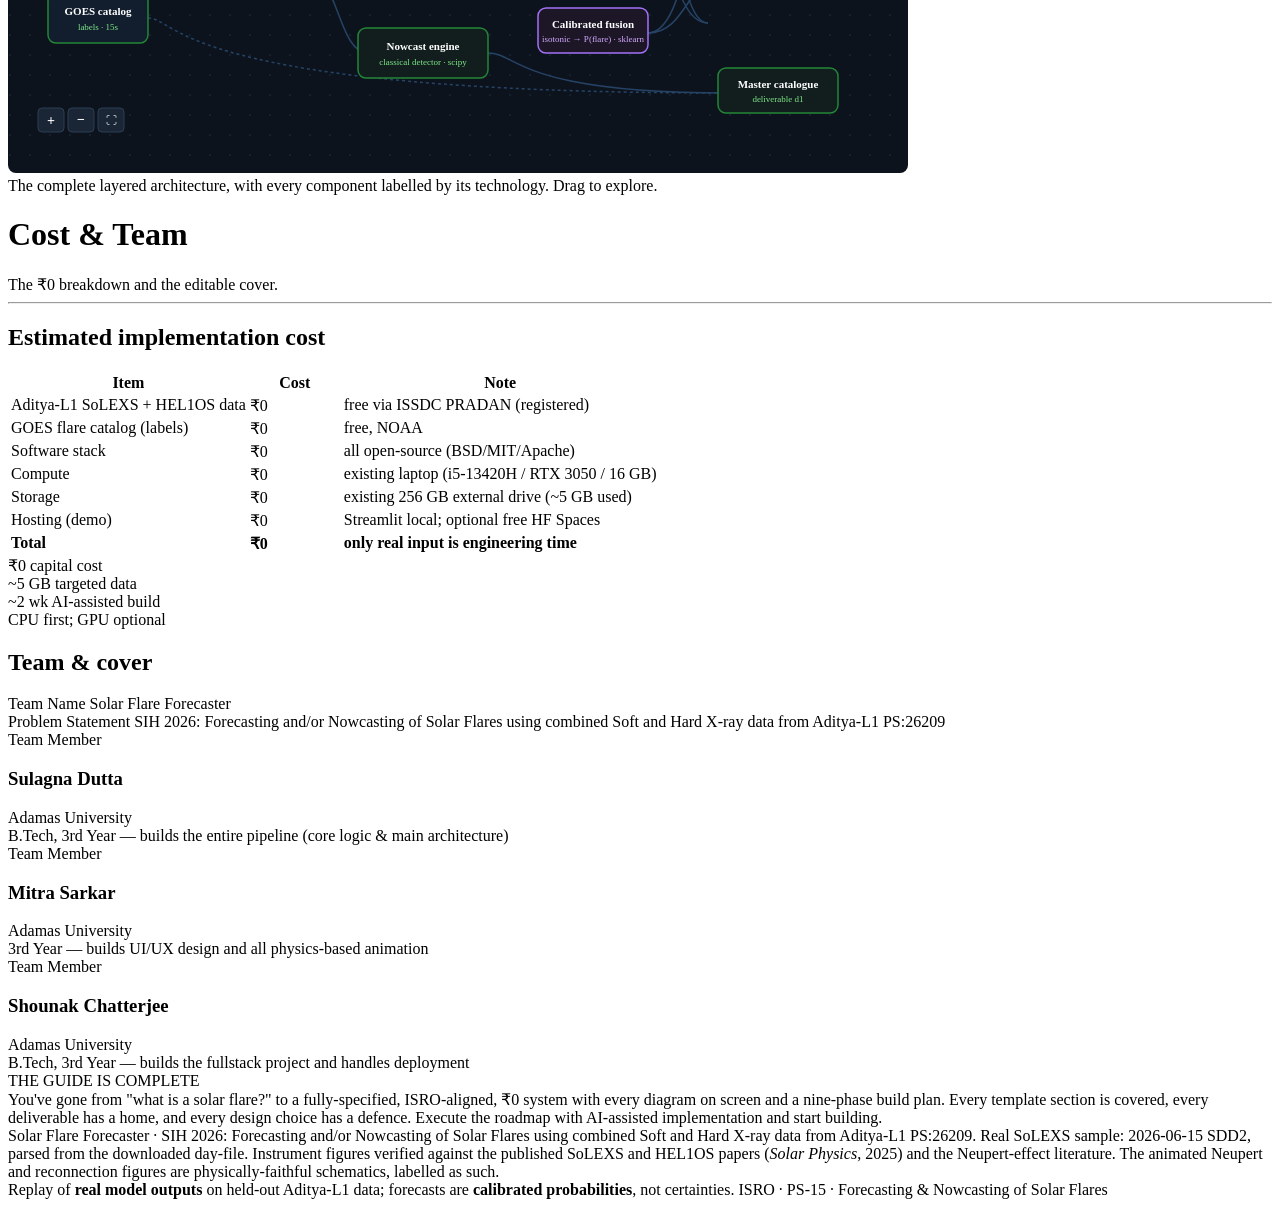
==== commit b8deb412: "rebrand: SURYASETU -> Solar Flare Forecaster, BAH-2026 -> SIH 2026 PS:26209, remove ISRO SUBMISSION " ====
--- a/app/static/index.html
+++ b/app/static/index.html
@@ -269,21 +269,17 @@
   <div id="subpane-cat-opportunity" class="cat-subpane">
     <div class="guide-page">
       <div class="guide-meta">
-        <span>Chapter 18</span>
-        <span class="guide-badge">ISRO SUBMISSION</span>
-        <span>⏱ 5 min</span>
+
       </div>
       <h1 class="guide-title">Opportunity &amp; USP</h1>
       <div class="guide-subtitle">How it differs, how it solves the problem, the USP.</div>
       <hr class="guide-divider">
 
-      <p class="guide-p">
-        Part IV packages everything into the exact sections ISRO's <span class="guide-code-badge">template.pdf</span> requires. This chapter covers the template's "Opportunity" slide: how the solution differs from existing ideas, how it solves the problem, and its unique selling proposition.
-      </p>
+
 
       <h2 class="guide-h2">How is it different from existing ideas?</h2>
       <p class="guide-p">
-        Most operational flare tools share two limitations: they rely on a <b>single channel</b> (usually soft X-rays) and on <b>Earth-orbit data</b>, and most "predictions" are really detections. SURYASETU differs on three concrete axes:
+        Most operational flare tools share two limitations: they rely on a <b>single channel</b> (usually soft X-rays) and on <b>Earth-orbit data</b>, and most "predictions" are really detections. Solar Flare Forecaster differs on three concrete axes:
       </p>
 
       <div class="diff-grid">
@@ -329,9 +325,7 @@
   <div id="subpane-cat-architecture" class="cat-subpane">
     <div class="guide-page">
       <div class="guide-meta">
-        <span>Chapter 20</span>
-        <span class="guide-badge">ISRO SUBMISSION</span>
-        <span>⏱ 4 min</span>
+
       </div>
       <h1 class="guide-title">Flow · Use-case · Architecture</h1>
       <div class="guide-subtitle">The template's required diagrams, on screen.</div>
@@ -614,13 +608,11 @@
           </svg>
         </div>
         <div class="diagram-caption">
-          The complete layered architecture from Chapter 11, with every component labelled by its technology. Drag to explore.
-        </div>
-      </div>
-
-      <p class="guide-p" style="margin-top:1.5rem">
-        Use <span class="guide-kbd">Ctrl/Cmd + P</span> to print these sections into the BAH-2026 submission deck.
-      </p>
+          The complete layered architecture, with every component labelled by its technology. Drag to explore.
+        </div>
+      </div>
+
+
     </div>
   </div>
 
@@ -628,17 +620,13 @@
   <div id="subpane-cat-cost" class="cat-subpane">
     <div class="guide-page">
       <div class="guide-meta">
-        <span>Chapter 21</span>
-        <span class="guide-badge">ISRO SUBMISSION</span>
-        <span>⏱ 4 min</span>
+
       </div>
       <h1 class="guide-title">Cost &amp; Team</h1>
       <div class="guide-subtitle">The ₹0 breakdown and the editable cover.</div>
       <hr class="guide-divider">
 
-      <p class="guide-p">
-        The last two template slides: the estimated implementation cost, and the team cover. The cost story is simple, because there isn't one.
-      </p>
+
 
       <h2 class="guide-h2">Estimated implementation cost</h2>
       <table class="cost-table">
@@ -713,11 +701,11 @@
         <div class="team-cover-meta">
           <div class="team-cover-field">
             <span class="team-cover-field-lbl">Team Name</span>
-            <span class="team-cover-field-val">SURYASETU</span>
+            <span class="team-cover-field-val">Solar Flare Forecaster</span>
           </div>
           <div class="team-cover-field">
             <span class="team-cover-field-lbl">Problem Statement</span>
-            <span class="team-cover-field-val">PS-15 · Forecasting / Nowcasting of Solar Flares (Aditya-L1)</span>
+            <span class="team-cover-field-val">SIH 2026: Forecasting and/or Nowcasting of Solar Flares using combined Soft and Hard X-ray data from Aditya-L1 PS:26209</span>
           </div>
         </div>
 
@@ -754,12 +742,12 @@
       <div class="complete-callout">
         <div class="complete-tag">THE GUIDE IS COMPLETE</div>
         <div class="complete-text">
-          You've gone from "what is a solar flare?" to a fully-specified, ISRO-aligned, ₹0 system with every diagram on screen and a nine-phase build plan. Every template section is covered, every deliverable has a home, and every design choice has a defence. Execute the roadmap with AI-assisted implementation and start building. Use <span class="guide-kbd">Ctrl/Cmd + P</span> to export the submission sections to the BAH-2026 deck.
+           You've gone from "what is a solar flare?" to a fully-specified, ISRO-aligned, ₹0 system with every diagram on screen and a nine-phase build plan. Every template section is covered, every deliverable has a home, and every design choice has a defence. Execute the roadmap with AI-assisted implementation and start building.
         </div>
       </div>
 
       <div class="guide-foot-note">
-        SURYASETU · Built for Bharatiya Antariksh Hackathon 2026 · Problem Statement 15. Real SoLEXS sample: 2026-06-15 SDD2, parsed from the downloaded day-file. Instrument figures verified against the published SoLEXS and HEL1OS papers (<i>Solar Physics</i>, 2025) and the Neupert-effect literature. The animated Neupert and reconnection figures are physically-faithful schematics, labelled as such.
+        Solar Flare Forecaster · SIH 2026: Forecasting and/or Nowcasting of Solar Flares using combined Soft and Hard X-ray data from Aditya-L1 PS:26209. Real SoLEXS sample: 2026-06-15 SDD2, parsed from the downloaded day-file. Instrument figures verified against the published SoLEXS and HEL1OS papers (<i>Solar Physics</i>, 2025) and the Neupert-effect literature. The animated Neupert and reconnection figures are physically-faithful schematics, labelled as such.
       </div>
     </div>
   </div>
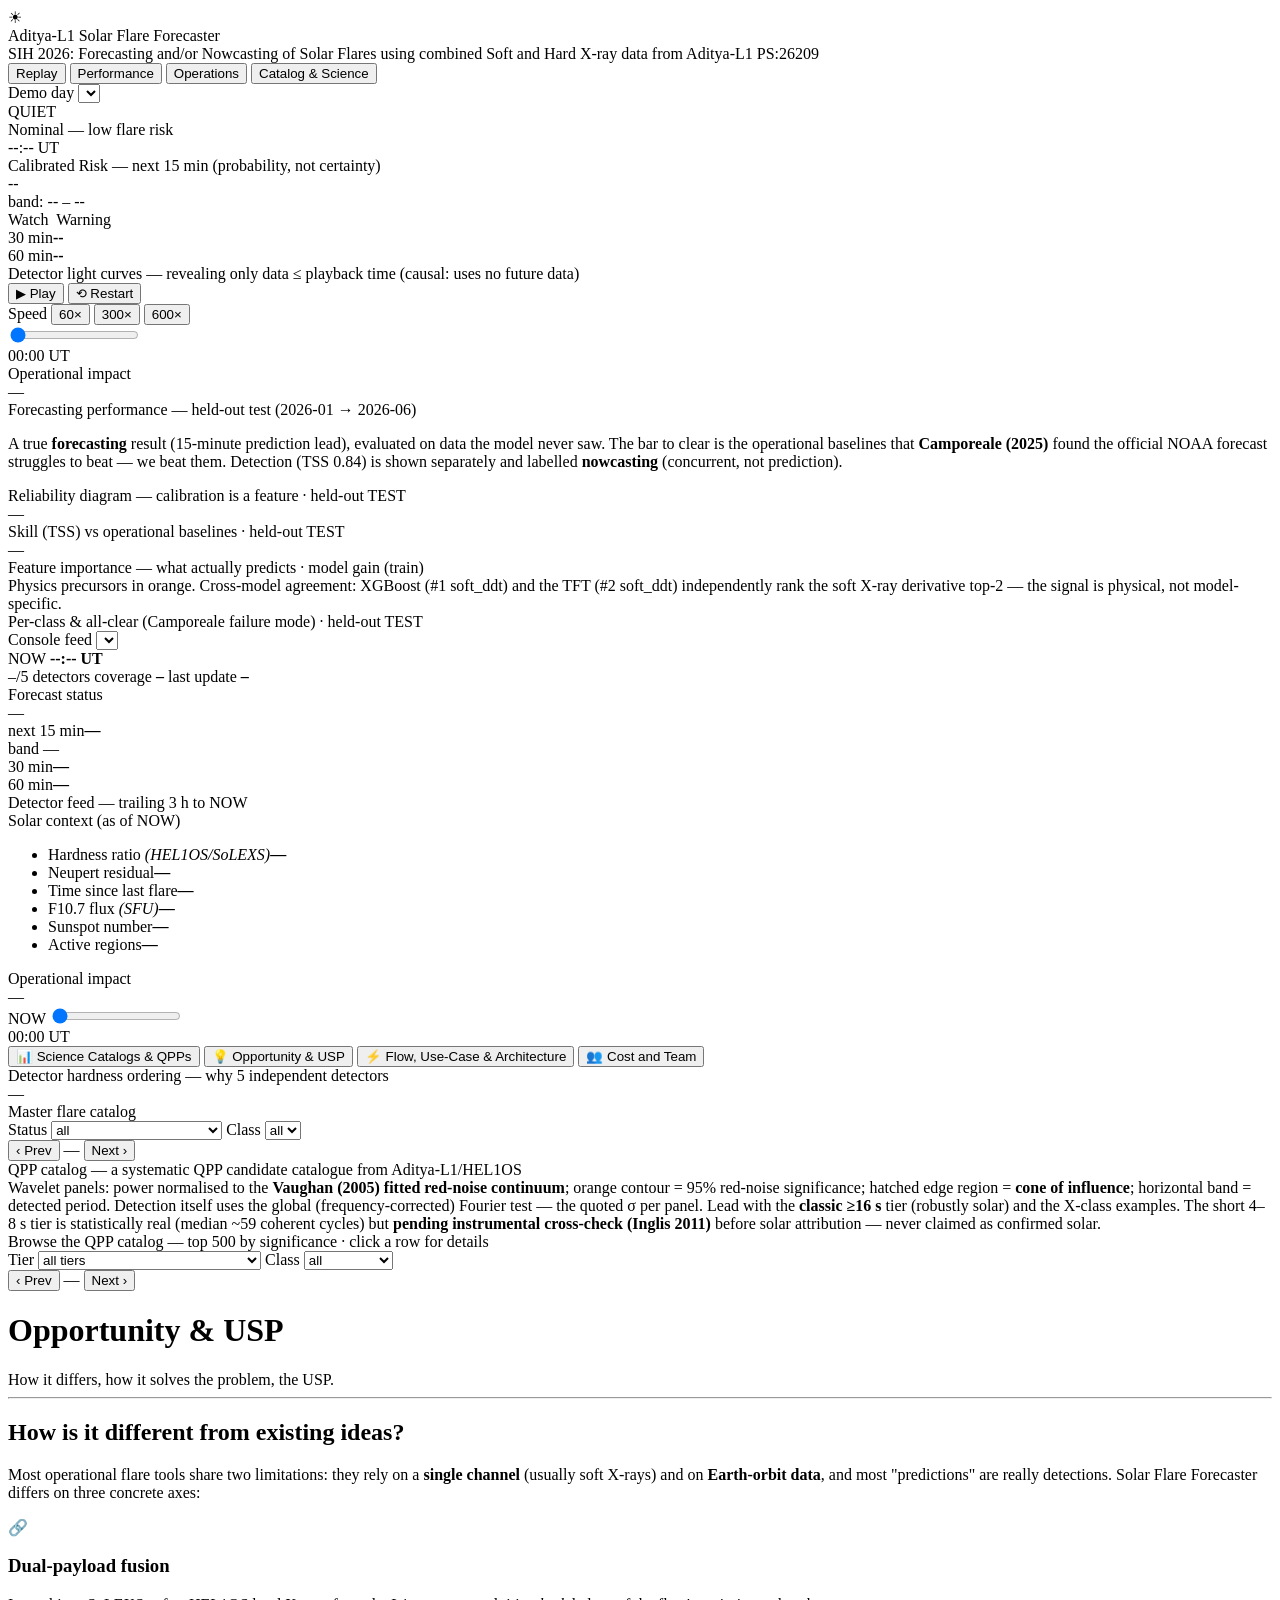
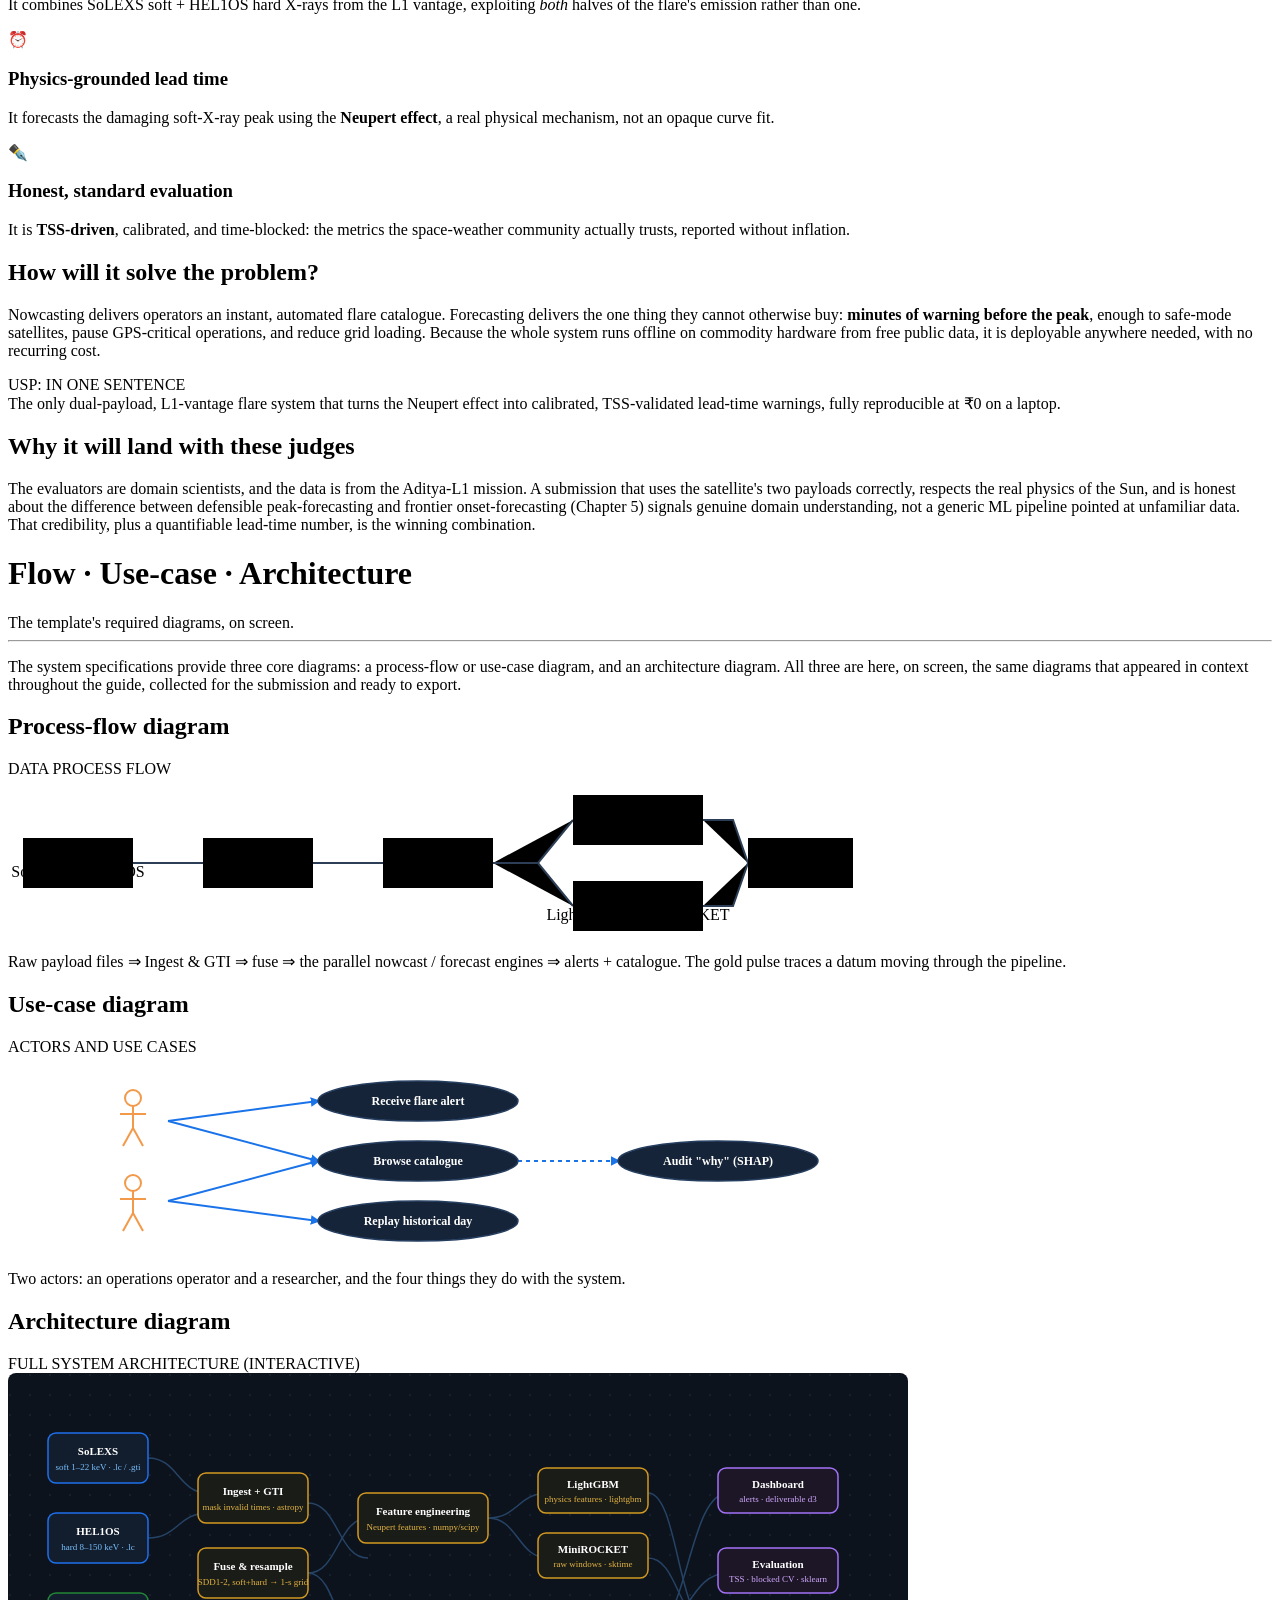
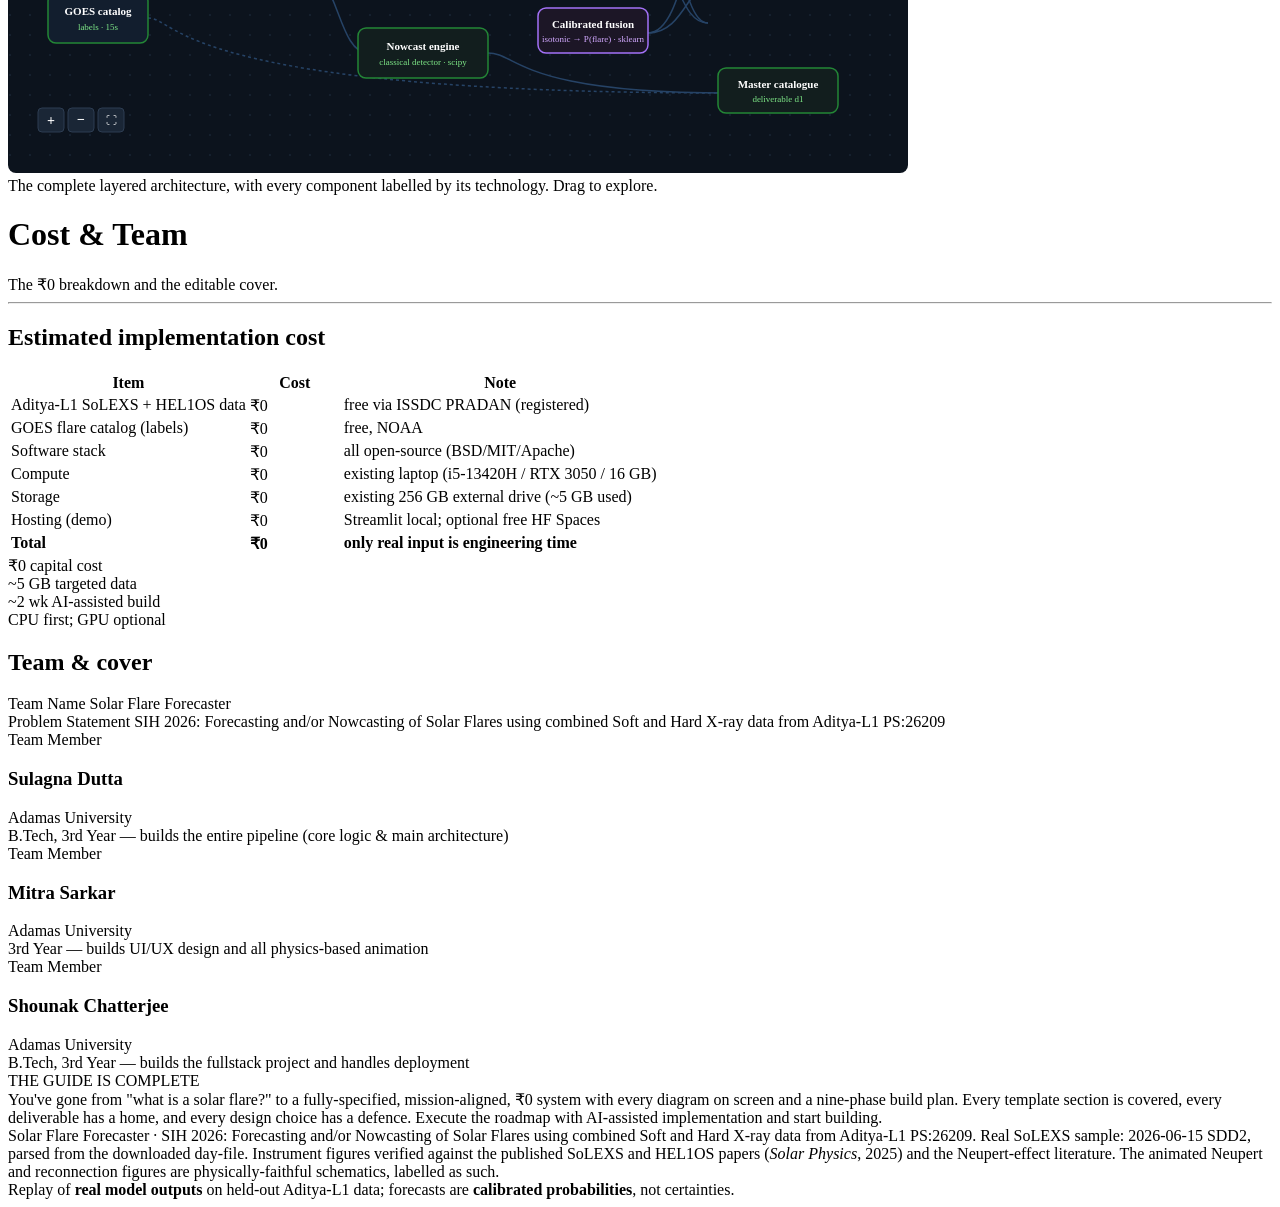
==== commit e5340d39: "style: remove ISRO PS-15 watermark from footer and sanitize remaining references" ====
--- a/app/static/index.html
+++ b/app/static/index.html
@@ -3,7 +3,7 @@
 <head>
 <meta charset="utf-8">
 <meta name="viewport" content="width=device-width, initial-scale=1">
-<title>Aditya-L1 Solar Flare Forecaster — PS-15</title>
+<title>Aditya-L1 Solar Flare Forecaster</title>
 <link rel="stylesheet" href="/css/style.css">
 <script src="/vendor/plotly-2.35.2.min.js" charset="utf-8"></script>
 </head>
@@ -304,7 +304,7 @@
 
       <h2 class="guide-h2">How will it solve the problem?</h2>
       <p class="guide-p">
-        Nowcasting delivers operators an instant, automated flare catalogue. Forecasting delivers the one thing they cannot otherwise buy: <b>minutes of warning before the peak</b>, enough to safe-mode satellites, pause GPS-critical operations, and reduce grid loading. Because the whole system runs offline on commodity hardware from free public data, it is deployable anywhere ISRO needs it, with no recurring cost.
+        Nowcasting delivers operators an instant, automated flare catalogue. Forecasting delivers the one thing they cannot otherwise buy: <b>minutes of warning before the peak</b>, enough to safe-mode satellites, pause GPS-critical operations, and reduce grid loading. Because the whole system runs offline on commodity hardware from free public data, it is deployable anywhere needed, with no recurring cost.
       </p>
 
       <div class="usp-highlight">
@@ -316,7 +316,7 @@
 
       <h2 class="guide-h2">Why it will land with these judges</h2>
       <p class="guide-p">
-        The evaluators are ISRO scientists, and the data is from ISRO's own mission. A submission that uses <i>their</i> satellite's two payloads correctly, respects the real physics of the Sun, and is honest about the difference between defensible peak-forecasting and frontier onset-forecasting (Chapter 5) signals genuine domain understanding, not a generic ML pipeline pointed at unfamiliar data. That credibility, plus a quantifiable lead-time number, is the winning combination.
+        The evaluators are domain scientists, and the data is from the Aditya-L1 mission. A submission that uses the satellite's two payloads correctly, respects the real physics of the Sun, and is honest about the difference between defensible peak-forecasting and frontier onset-forecasting (Chapter 5) signals genuine domain understanding, not a generic ML pipeline pointed at unfamiliar data. That credibility, plus a quantifiable lead-time number, is the winning combination.
       </p>
     </div>
   </div>
@@ -332,7 +332,7 @@
       <hr class="guide-divider">
 
       <p class="guide-p">
-        The ISRO template asks for three diagrams: a process-flow or use-case diagram, and an architecture diagram. All three are here, on screen, the same diagrams that appeared in context throughout the guide, collected for the submission and ready to export to the deck.
+        The system specifications provide three core diagrams: a process-flow or use-case diagram, and an architecture diagram. All three are here, on screen, the same diagrams that appeared in context throughout the guide, collected for the submission and ready to export.
       </p>
 
       <!-- Diagram 1: Process-flow diagram -->
@@ -742,7 +742,7 @@
       <div class="complete-callout">
         <div class="complete-tag">THE GUIDE IS COMPLETE</div>
         <div class="complete-text">
-           You've gone from "what is a solar flare?" to a fully-specified, ISRO-aligned, ₹0 system with every diagram on screen and a nine-phase build plan. Every template section is covered, every deliverable has a home, and every design choice has a defence. Execute the roadmap with AI-assisted implementation and start building.
+           You've gone from "what is a solar flare?" to a fully-specified, mission-aligned, ₹0 system with every diagram on screen and a nine-phase build plan. Every template section is covered, every deliverable has a home, and every design choice has a defence. Execute the roadmap with AI-assisted implementation and start building.
         </div>
       </div>
 
@@ -755,7 +755,6 @@
 
 <footer class="footer">
   <span>Replay of <b>real model outputs</b> on held-out Aditya-L1 data; forecasts are <b>calibrated probabilities</b>, not certainties.</span>
-  <span class="foot-right">ISRO · PS-15 · Forecasting &amp; Nowcasting of Solar Flares</span>
 </footer>
 
 <div id="errBar" class="errbar"></div>
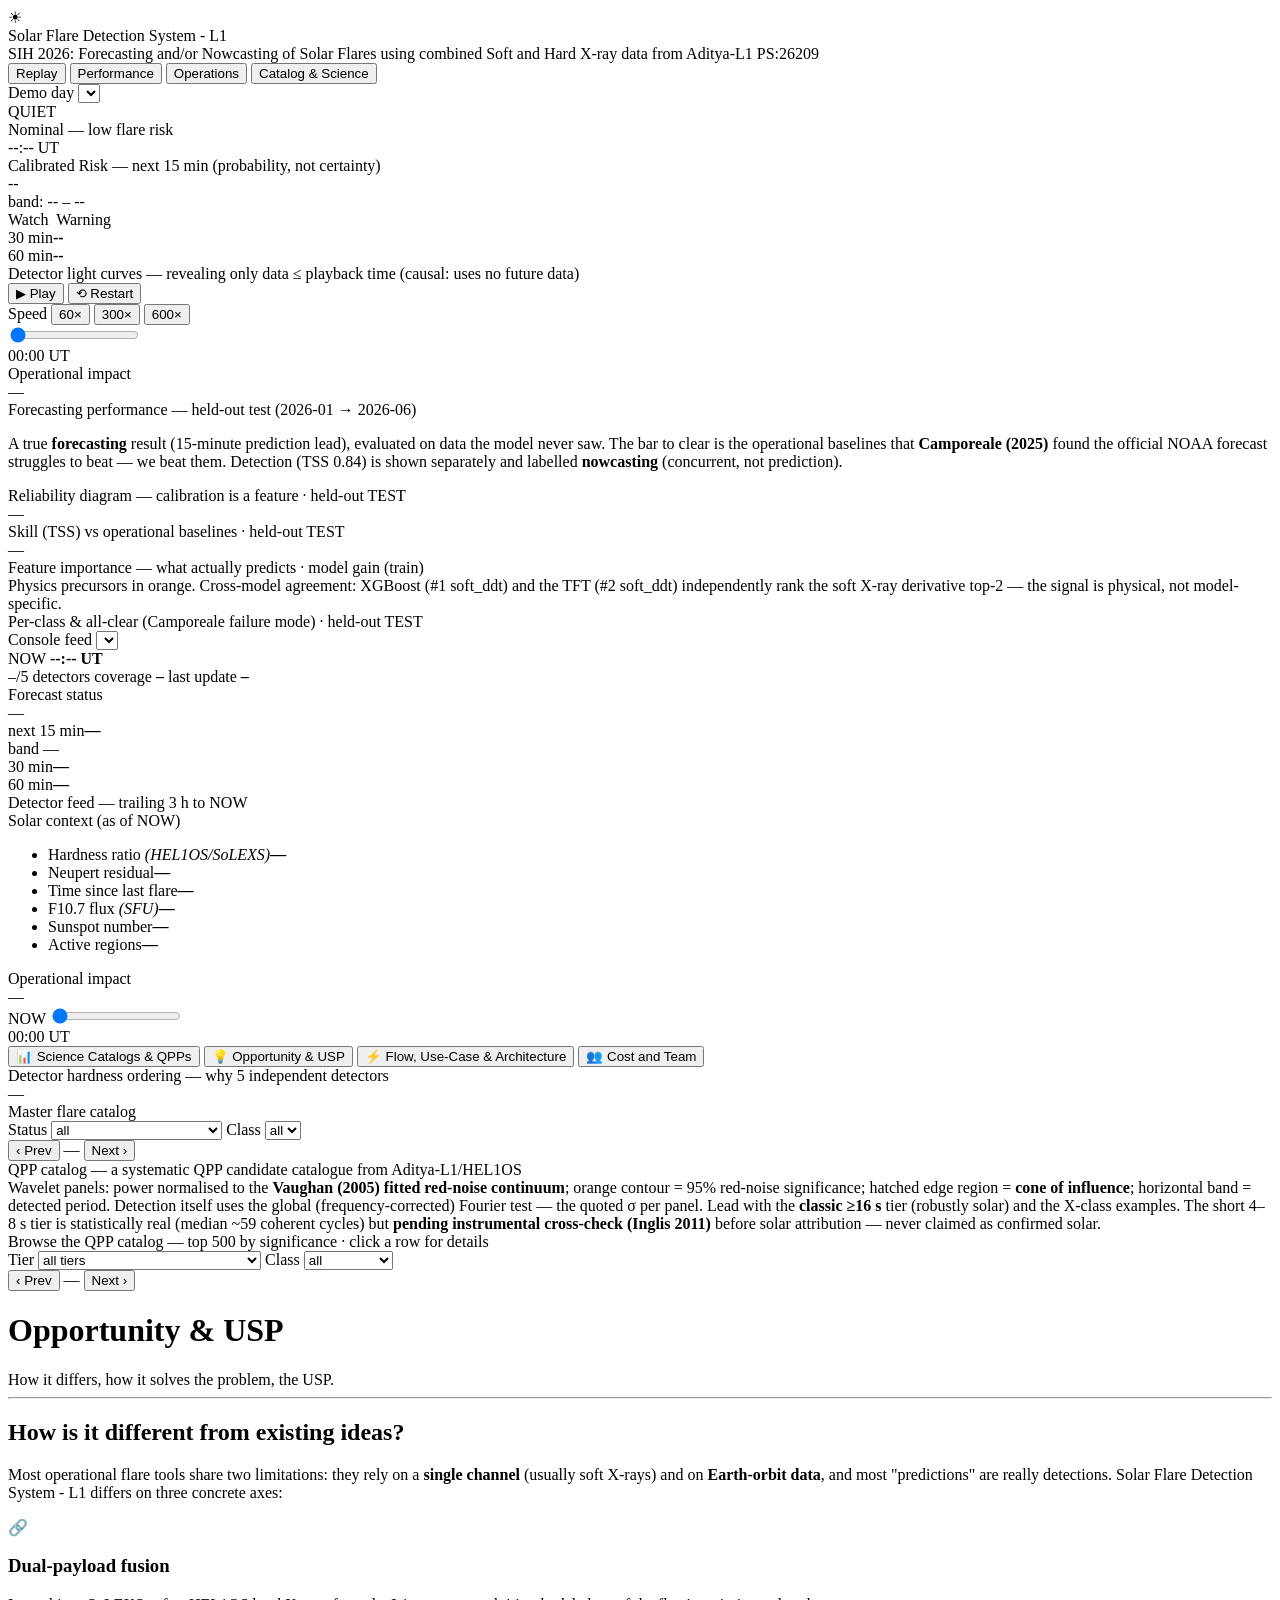
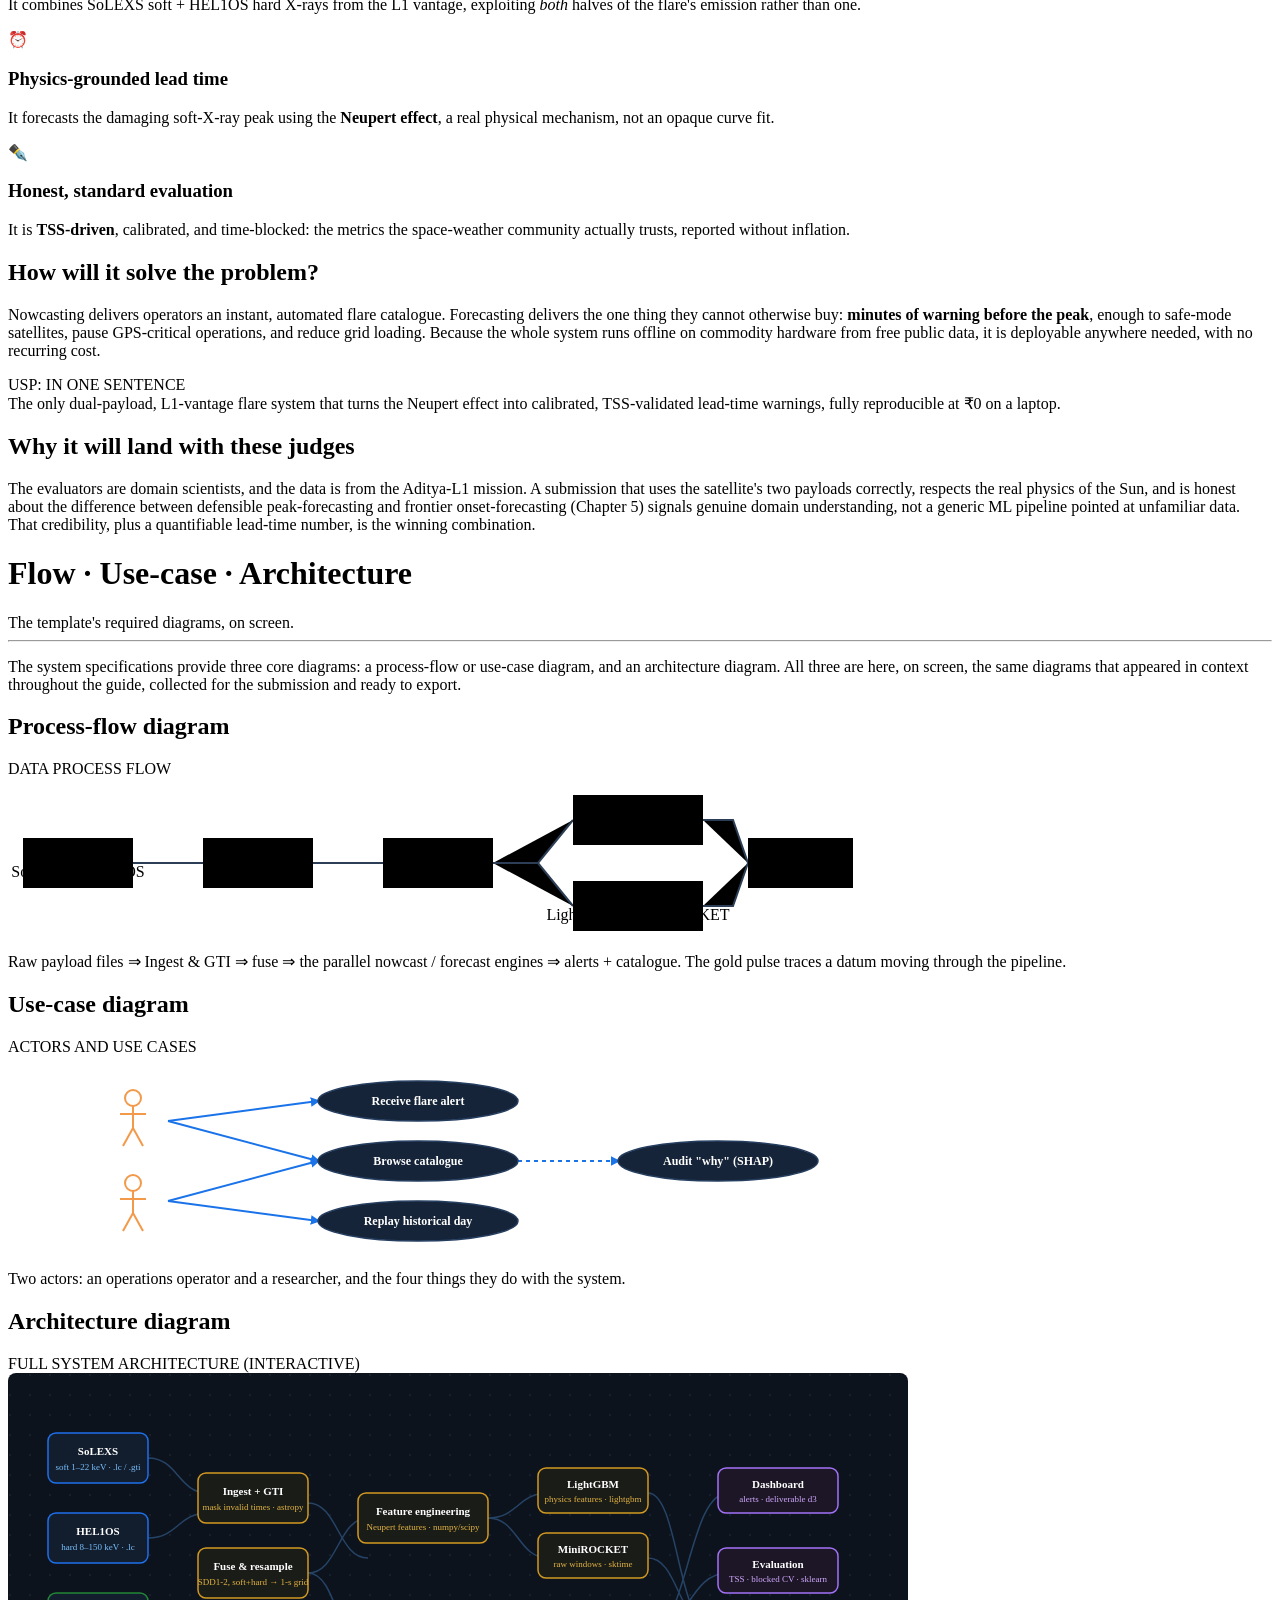
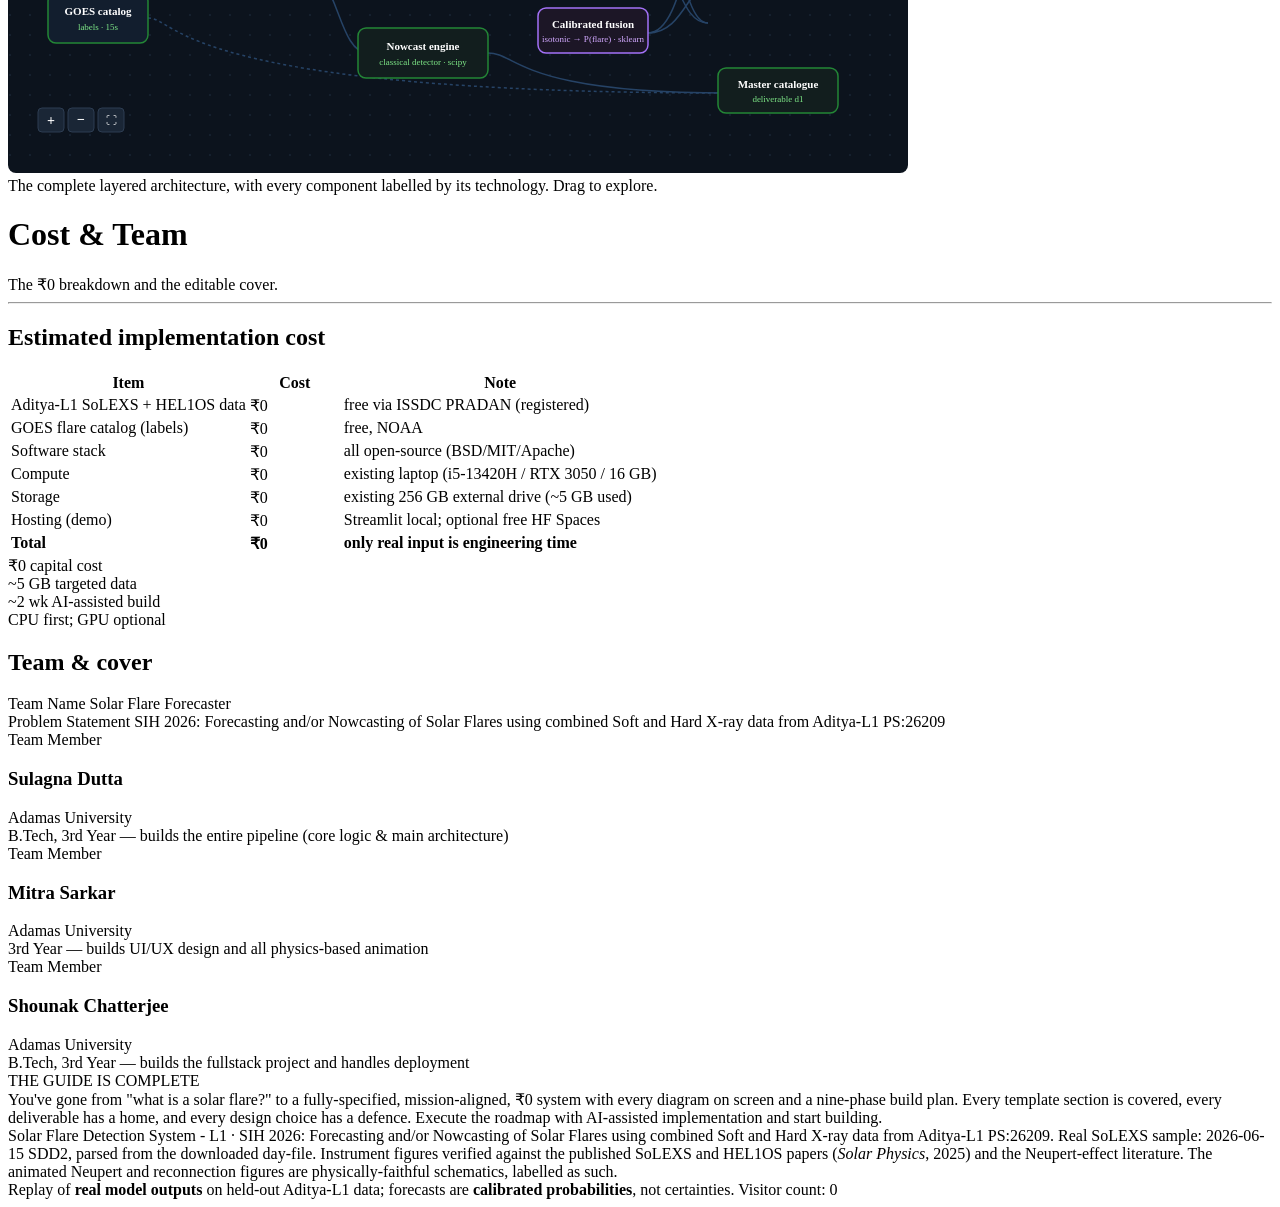
==== commit d0cbe873: "Rename system to Solar Flare Detection System - L1 and add visitor counter" ====
--- a/app/static/index.html
+++ b/app/static/index.html
@@ -3,7 +3,7 @@
 <head>
 <meta charset="utf-8">
 <meta name="viewport" content="width=device-width, initial-scale=1">
-<title>Aditya-L1 Solar Flare Forecaster</title>
+<title>Solar Flare Detection System - L1</title>
 <link rel="stylesheet" href="/css/style.css">
 <script src="/vendor/plotly-2.35.2.min.js" charset="utf-8"></script>
 </head>
@@ -12,7 +12,7 @@
   <div class="brand">
     <div class="logo">☀</div>
     <div>
-      <div class="title">Aditya-L1 Solar Flare Forecaster</div>
+      <div class="title">Solar Flare Detection System - L1</div>
       <div class="subtitle">SIH 2026: Forecasting and/or Nowcasting of Solar Flares using combined Soft and Hard X-ray data from Aditya-L1 PS:26209</div>
     </div>
   </div>
@@ -279,7 +279,7 @@
 
       <h2 class="guide-h2">How is it different from existing ideas?</h2>
       <p class="guide-p">
-        Most operational flare tools share two limitations: they rely on a <b>single channel</b> (usually soft X-rays) and on <b>Earth-orbit data</b>, and most "predictions" are really detections. Solar Flare Forecaster differs on three concrete axes:
+        Most operational flare tools share two limitations: they rely on a <b>single channel</b> (usually soft X-rays) and on <b>Earth-orbit data</b>, and most "predictions" are really detections. Solar Flare Detection System - L1 differs on three concrete axes:
       </p>
 
       <div class="diff-grid">
@@ -747,7 +747,7 @@
       </div>
 
       <div class="guide-foot-note">
-        Solar Flare Forecaster · SIH 2026: Forecasting and/or Nowcasting of Solar Flares using combined Soft and Hard X-ray data from Aditya-L1 PS:26209. Real SoLEXS sample: 2026-06-15 SDD2, parsed from the downloaded day-file. Instrument figures verified against the published SoLEXS and HEL1OS papers (<i>Solar Physics</i>, 2025) and the Neupert-effect literature. The animated Neupert and reconnection figures are physically-faithful schematics, labelled as such.
+        Solar Flare Detection System - L1 · SIH 2026: Forecasting and/or Nowcasting of Solar Flares using combined Soft and Hard X-ray data from Aditya-L1 PS:26209. Real SoLEXS sample: 2026-06-15 SDD2, parsed from the downloaded day-file. Instrument figures verified against the published SoLEXS and HEL1OS papers (<i>Solar Physics</i>, 2025) and the Neupert-effect literature. The animated Neupert and reconnection figures are physically-faithful schematics, labelled as such.
       </div>
     </div>
   </div>
@@ -755,6 +755,7 @@
 
 <footer class="footer">
   <span>Replay of <b>real model outputs</b> on held-out Aditya-L1 data; forecasts are <b>calibrated probabilities</b>, not certainties.</span>
+  <span class="visitor-count-wrap">Visitor count: <span id="visitorOdometer" class="odometer" aria-live="polite">0</span></span>
 </footer>
 
 <div id="errBar" class="errbar"></div>
@@ -763,5 +764,6 @@
 <script src="/js/performance.js"></script>
 <script src="/js/operations.js"></script>
 <script src="/js/catalog.js"></script>
+<script src="/js/visitor.js"></script>
 </body>
 </html>
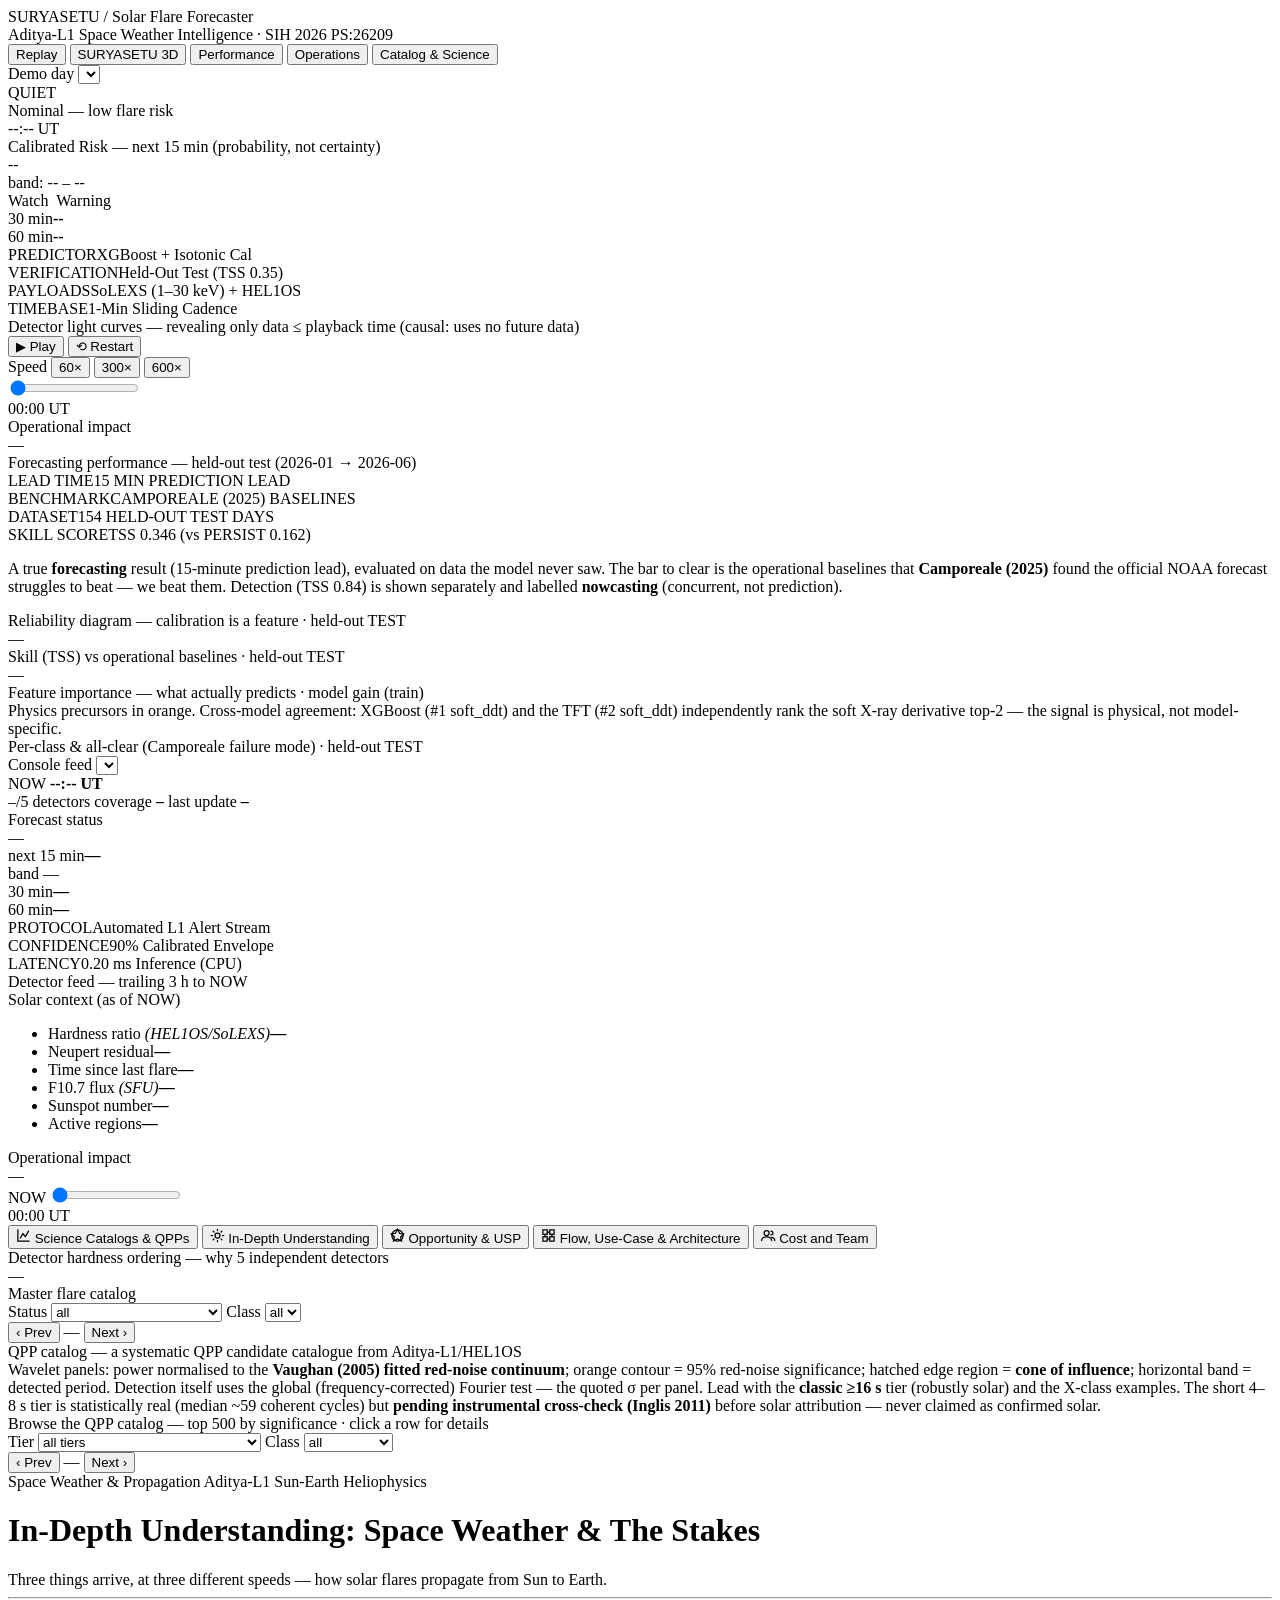
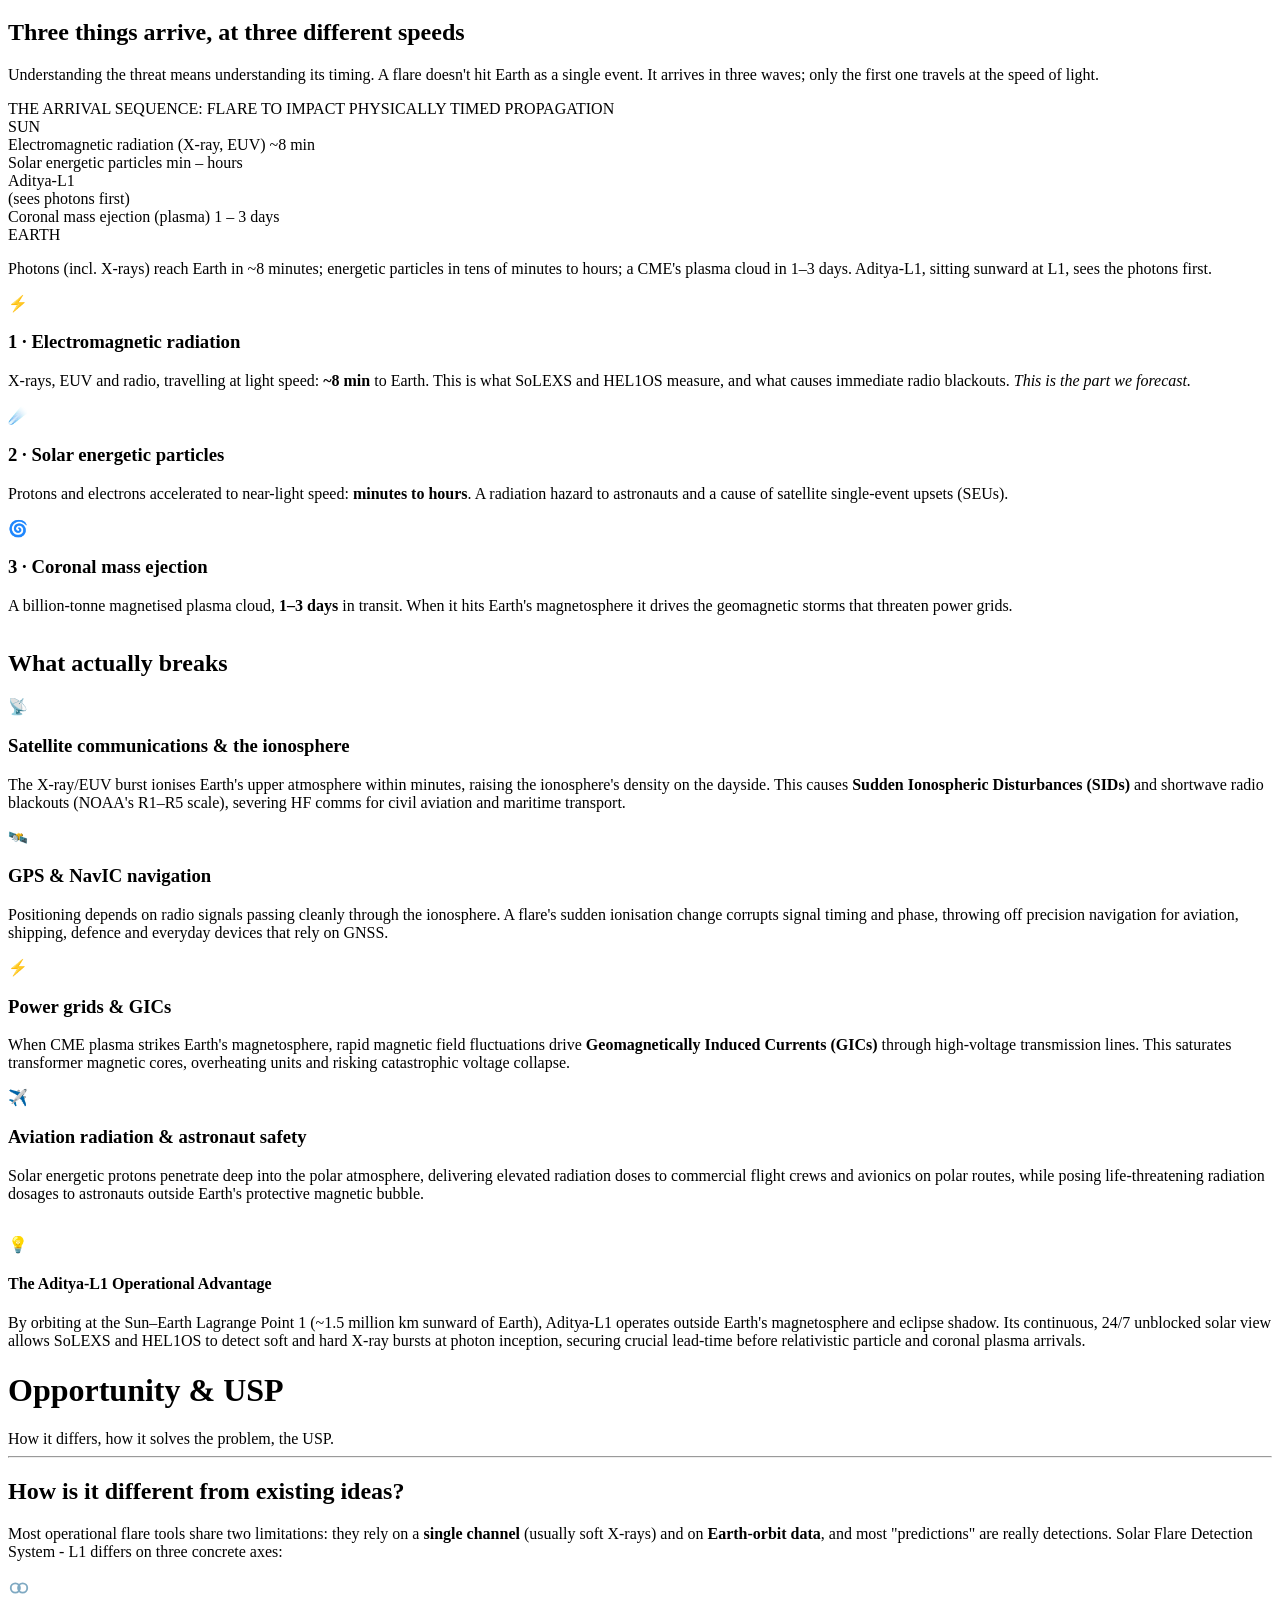
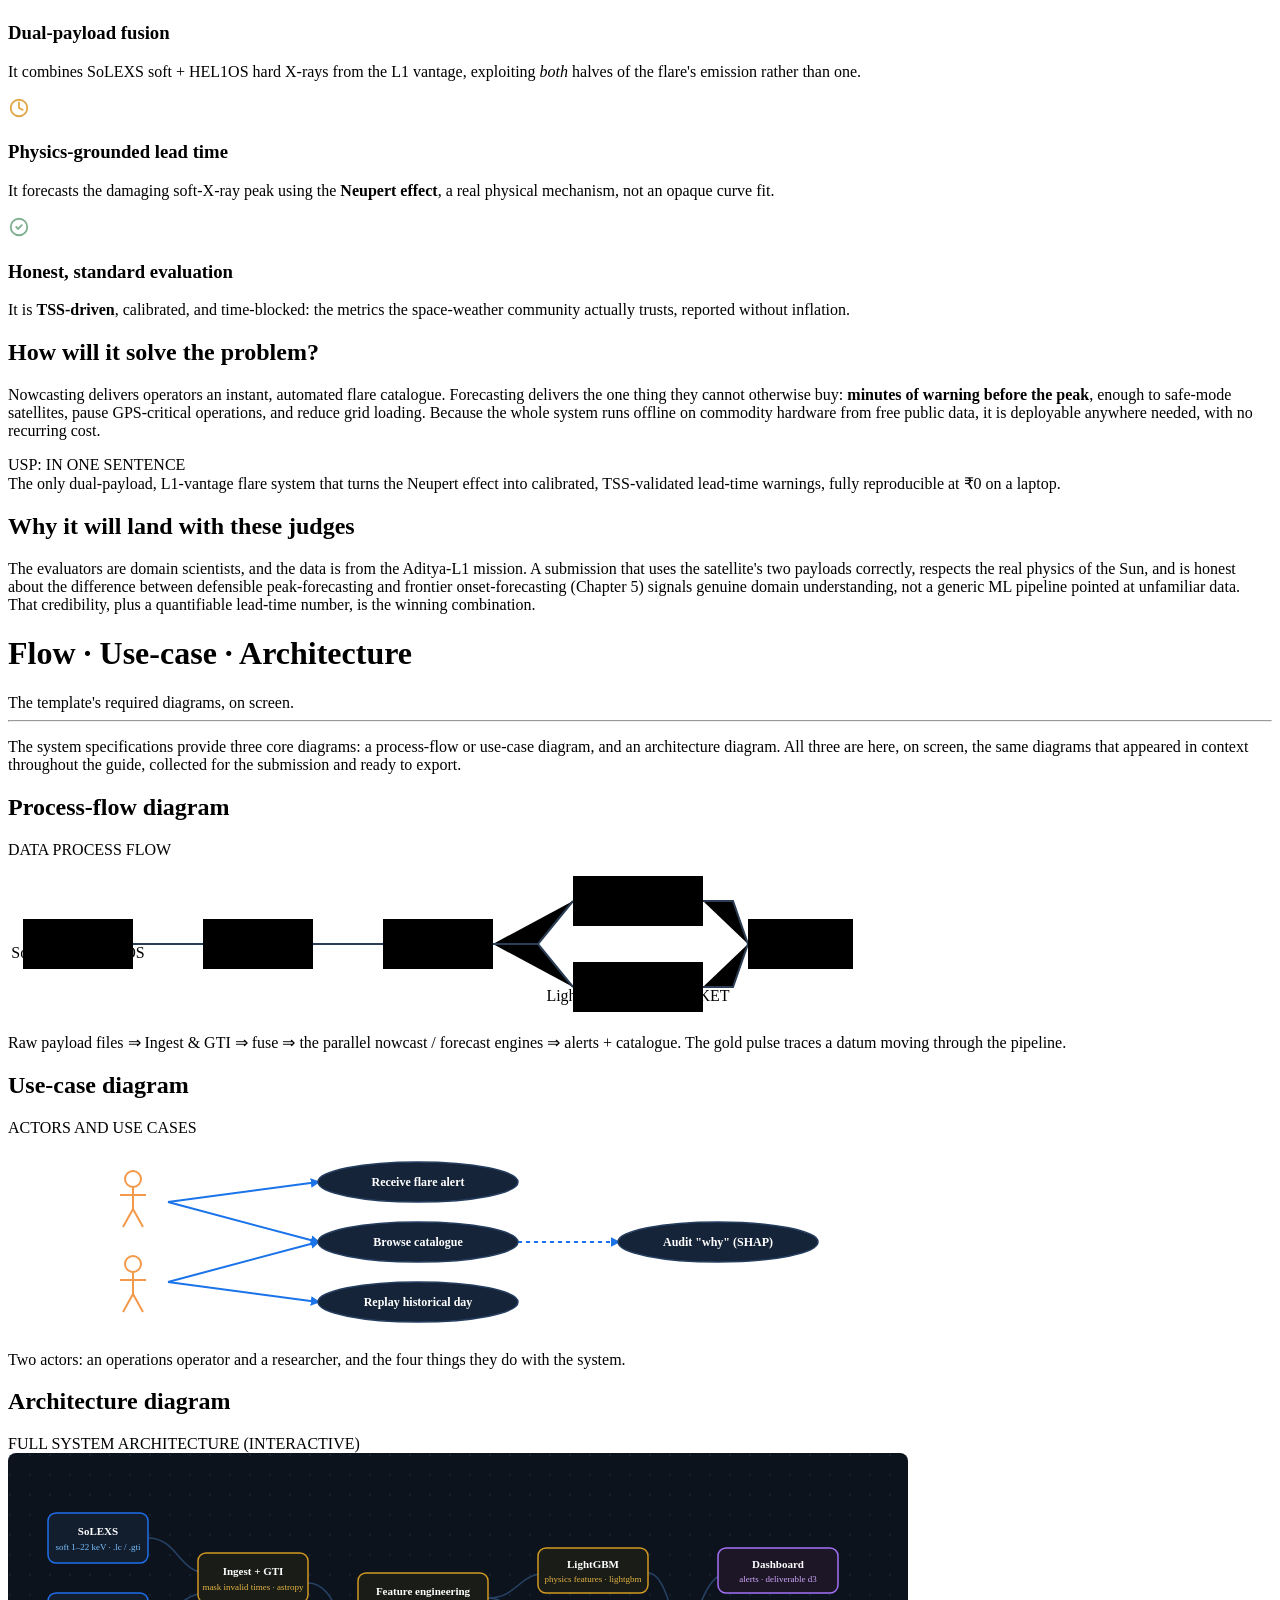
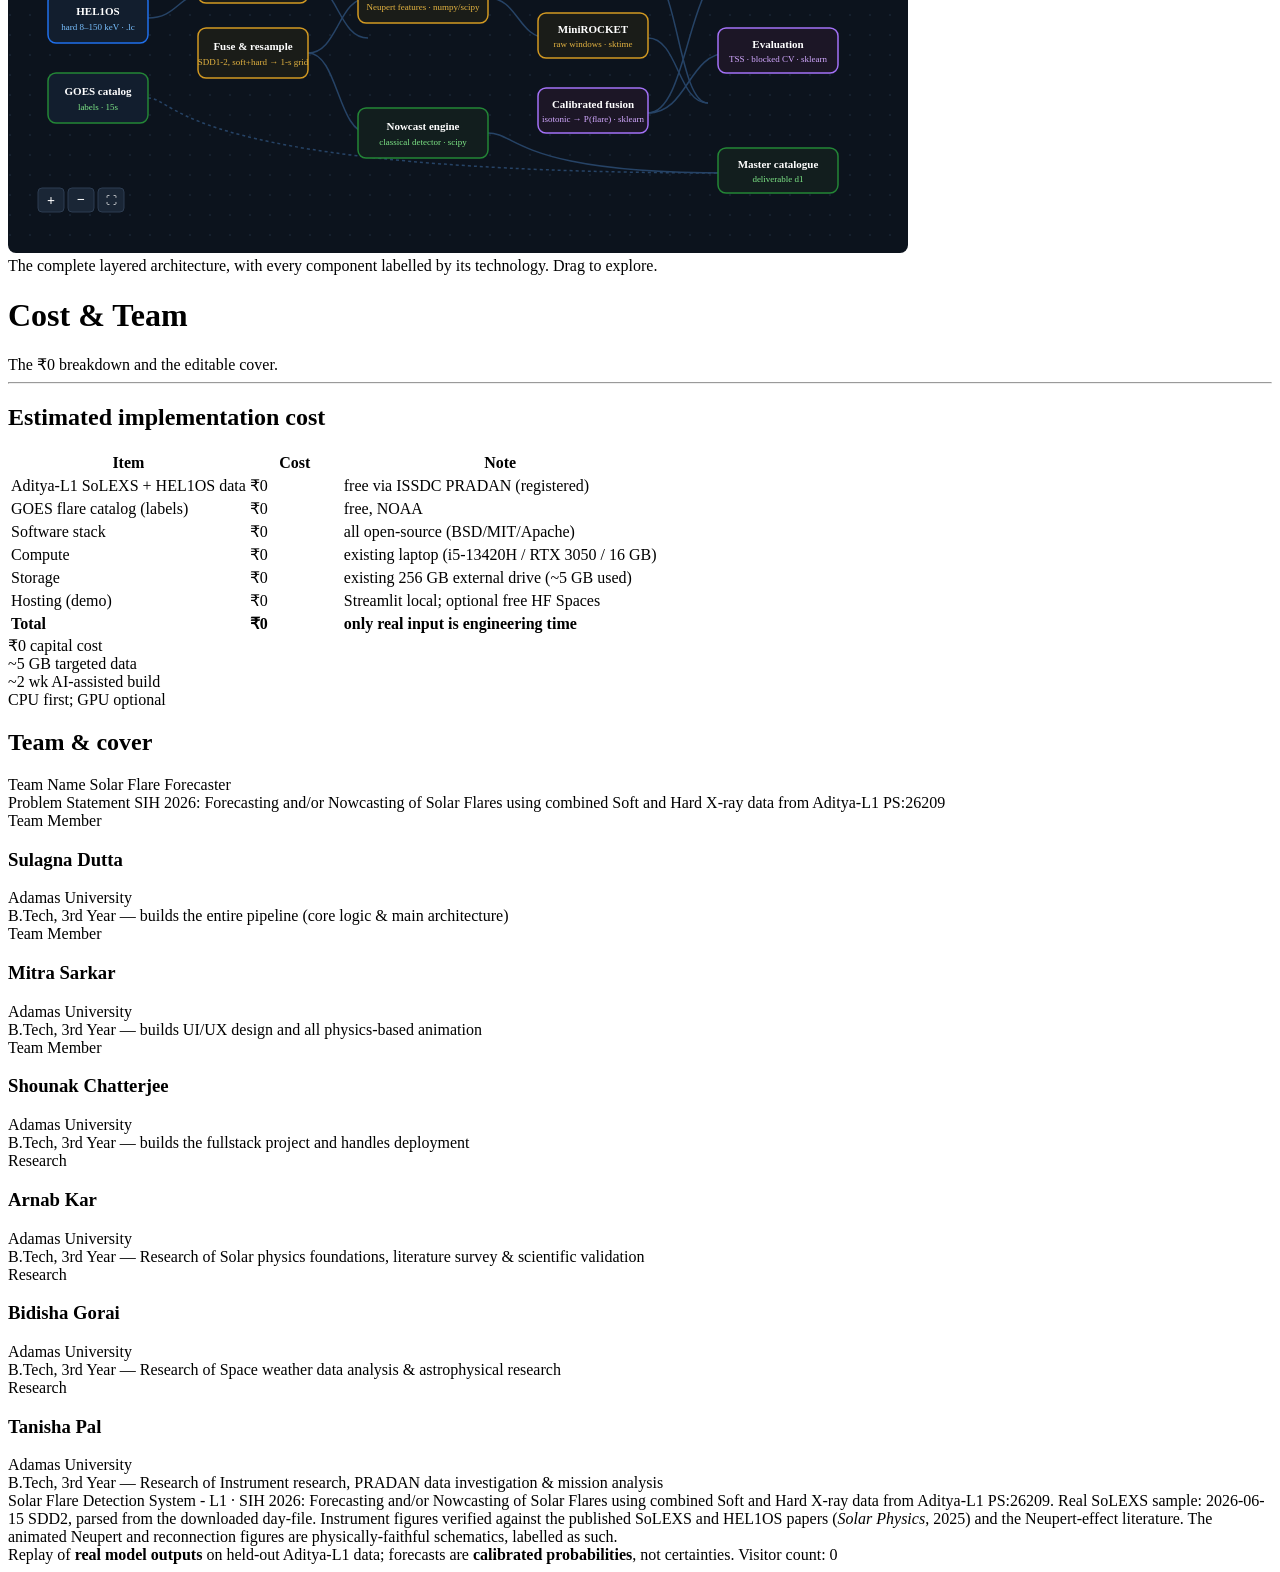
==== commit cf31b835: "Update UI theme to light mode, integrate SuryaSetu 3D visualization, and add In-Depth Understanding " ====
--- a/app/static/index.html
+++ b/app/static/index.html
@@ -1,769 +1,1125 @@
 <!doctype html>
 <html lang="en">
+
 <head>
-<meta charset="utf-8">
-<meta name="viewport" content="width=device-width, initial-scale=1">
-<title>Solar Flare Detection System - L1</title>
-<link rel="stylesheet" href="/css/style.css">
-<script src="/vendor/plotly-2.35.2.min.js" charset="utf-8"></script>
+  <meta charset="utf-8">
+  <meta name="viewport" content="width=device-width, initial-scale=1">
+  <title>Solar Flare Detection System - L1</title>
+  <link rel="stylesheet" href="/css/style.css">
+  <link rel="stylesheet" href="/css/suryasetu.css">
+  <script src="/vendor/three.min.js"></script>
+  <script src="/vendor/OrbitControls.js"></script>
+  <script src="/vendor/plotly-2.35.2.min.js" charset="utf-8"></script>
 </head>
+
 <body>
-<header class="topbar">
-  <div class="brand">
-    <div class="logo">☀</div>
-    <div>
-      <div class="title">Solar Flare Detection System - L1</div>
-      <div class="subtitle">SIH 2026: Forecasting and/or Nowcasting of Solar Flares using combined Soft and Hard X-ray data from Aditya-L1 PS:26209</div>
+  <header class="topbar">
+    <div class="brand">
+      <div class="brand-text">
+        <div class="title"><span class="title-main">SURYASETU</span> <span class="title-sep">/</span> <span
+            class="title-sub">Solar Flare Forecaster</span></div>
+        <div class="subtitle"><span class="sub-short">Aditya-L1 Space Weather Intelligence</span><span
+            class="sub-detail"> · SIH 2026 PS:26209</span></div>
+      </div>
     </div>
-  </div>
-  <nav class="tabs">
-    <button class="tab active" data-tab="replay">Replay</button>
-    <button class="tab" data-tab="performance">Performance</button>
-    <button class="tab" data-tab="operations">Operations</button>
-    <button class="tab" data-tab="catalog">Catalog &amp; Science</button>
-  </nav>
-</header>
-
-<main id="tab-replay" class="tabpane active">
-  <section class="row daybar">
-    <div class="dayselect">
-      <label>Demo day</label>
-      <select id="daySelect"></select>
+    <nav class="tabs">
+      <button class="tab active" data-tab="replay">Replay</button>
+      <button class="tab" data-tab="suryasetu">SURYASETU 3D</button>
+      <button class="tab" data-tab="performance">Performance</button>
+      <button class="tab" data-tab="operations">Operations</button>
+      <button class="tab" data-tab="catalog">Catalog &amp; Science</button>
+    </nav>
+  </header>
+
+  <main id="tab-suryasetu" class="tabpane" style="padding:0; max-width:100%; background:#060c14;">
+    <div id="suryasetuViewport" class="suryasetu-viewport-container"></div>
+  </main>
+
+  <main id="tab-replay" class="tabpane active">
+    <section class="row daybar">
+      <div class="dayselect">
+        <label>Demo day</label>
+        <select id="daySelect"></select>
+      </div>
+      <div id="dayMeta" class="daymeta"></div>
+      <div id="splitBadge" class="badge"></div>
+    </section>
+
+    <section id="alertBanner" class="alert-banner quiet">
+      <div class="alert-state" id="alertState">QUIET</div>
+      <div class="alert-desc" id="alertDesc">Nominal — low flare risk</div>
+      <div class="alert-clock" id="playClock">--:-- UT</div>
+    </section>
+
+    <div class="row main-grid">
+      <section class="card forecast-card">
+        <div class="card-h">Calibrated Risk — next 15 min <span class="hint">(probability, not certainty)</span></div>
+        <div id="riskBig" class="risk-big">--</div>
+        <div class="risk-band" id="riskBand">band: -- – --</div>
+        <div class="gauge">
+          <div class="gauge-fill" id="gaugeFill"></div>
+          <div class="gauge-tick watch" id="tickWatch" title="Watch threshold"></div>
+          <div class="gauge-tick warn" id="tickWarn" title="Warning threshold"></div>
+        </div>
+        <div class="gauge-legend"><span class="dot watch"></span>Watch&nbsp;&nbsp;<span class="dot warn"></span>Warning
+        </div>
+        <div class="risk-secondary">
+          <div><span>30 min</span><b id="risk30">--</b></div>
+          <div><span>60 min</span><b id="risk60">--</b></div>
+        </div>
+        <div id="leadCallout" class="lead-callout"></div>
+        <div class="forecast-telemetry-meta">
+          <div class="ftm-item"><span class="ftm-k">PREDICTOR</span><span class="ftm-v">XGBoost + Isotonic Cal</span>
+          </div>
+          <div class="ftm-item"><span class="ftm-k">VERIFICATION</span><span class="ftm-v">Held-Out Test (TSS
+              0.35)</span></div>
+          <div class="ftm-item"><span class="ftm-k">PAYLOADS</span><span class="ftm-v">SoLEXS (1–30 keV) + HEL1OS</span>
+          </div>
+          <div class="ftm-item"><span class="ftm-k">TIMEBASE</span><span class="ftm-v">1-Min Sliding Cadence</span>
+          </div>
+        </div>
+      </section>
+
+      <section class="card chart-card">
+        <div class="card-h">Detector light curves
+          <span class="hint" id="revealHint">— revealing only data ≤ playback time (causal: uses no future data)</span>
+        </div>
+        <div id="mainChart" class="chart"></div>
+      </section>
     </div>
-    <div id="dayMeta" class="daymeta"></div>
-    <div id="splitBadge" class="badge"></div>
-  </section>
-
-  <section id="alertBanner" class="alert-banner quiet">
-    <div class="alert-state" id="alertState">QUIET</div>
-    <div class="alert-desc" id="alertDesc">Nominal — low flare risk</div>
-    <div class="alert-clock" id="playClock">--:-- UT</div>
-  </section>
-
-  <div class="row main-grid">
-    <section class="card forecast-card">
-      <div class="card-h">Calibrated Risk — next 15 min <span class="hint">(probability, not certainty)</span></div>
-      <div id="riskBig" class="risk-big">--</div>
-      <div class="risk-band" id="riskBand">band: -- – --</div>
-      <div class="gauge">
-        <div class="gauge-fill" id="gaugeFill"></div>
-        <div class="gauge-tick watch" id="tickWatch" title="Watch threshold"></div>
-        <div class="gauge-tick warn" id="tickWarn" title="Warning threshold"></div>
+
+    <section class="row controls">
+      <button id="playBtn" class="btn primary">▶ Play</button>
+      <button id="restartBtn" class="btn">⟲ Restart</button>
+      <div class="speeds">
+        <span>Speed</span>
+        <button class="spd" data-spd="60">60×</button>
+        <button class="spd active" data-spd="300">300×</button>
+        <button class="spd" data-spd="600">600×</button>
       </div>
-      <div class="gauge-legend"><span class="dot watch"></span>Watch&nbsp;&nbsp;<span class="dot warn"></span>Warning</div>
-      <div class="risk-secondary">
-        <div><span>30 min</span><b id="risk30">--</b></div>
-        <div><span>60 min</span><b id="risk60">--</b></div>
+      <input type="range" id="scrubber" class="scrubber" min="0" max="1439" value="0">
+      <div id="scrubLabel" class="scrub-label">00:00 UT</div>
+    </section>
+
+    <section class="card impact-card" id="impactCard">
+      <div class="card-h">Operational impact</div>
+      <div id="impactText" class="impact-text">—</div>
+    </section>
+  </main>
+
+  <main id="tab-performance" class="tabpane">
+    <section class="perf-intro card">
+      <div class="card-h">Forecasting performance — held-out test (2026-01 → 2026-06)</div>
+      <div class="perf-spec-strip">
+        <div class="spec-cell"><span class="spec-k">LEAD TIME</span><span class="spec-v">15 MIN PREDICTION LEAD</span>
+        </div>
+        <div class="spec-cell"><span class="spec-k">BENCHMARK</span><span class="spec-v">CAMPOREALE (2025)
+            BASELINES</span></div>
+        <div class="spec-cell"><span class="spec-k">DATASET</span><span class="spec-v">154 HELD-OUT TEST DAYS</span>
+        </div>
+        <div class="spec-cell"><span class="spec-k">SKILL SCORE</span><span class="spec-v highlight">TSS 0.346 (vs
+            PERSIST 0.162)</span></div>
       </div>
-      <div id="leadCallout" class="lead-callout"></div>
+      <p class="perf-lead">A true <b>forecasting</b> result (15-minute prediction lead), evaluated on data the model
+        never saw.
+        The bar to clear is the operational baselines that <b>Camporeale (2025)</b> found the official NOAA forecast
+        struggles to beat — we beat them.
+        Detection (TSS 0.84) is shown separately and labelled <b>nowcasting</b> (concurrent, not prediction).</p>
     </section>
 
-    <section class="card chart-card">
-      <div class="card-h">Detector light curves
-        <span class="hint" id="revealHint">— revealing only data ≤ playback time (causal: uses no future data)</span></div>
-      <div id="mainChart" class="chart"></div>
-    </section>
-  </div>
-
-  <section class="row controls">
-    <button id="playBtn" class="btn primary">▶ Play</button>
-    <button id="restartBtn" class="btn">⟲ Restart</button>
-    <div class="speeds">
-      <span>Speed</span>
-      <button class="spd" data-spd="60">60×</button>
-      <button class="spd active" data-spd="300">300×</button>
-      <button class="spd" data-spd="600">600×</button>
+    <div class="perf-grid">
+      <section class="card">
+        <div class="card-h">Reliability diagram — calibration is a feature <span class="hint">· held-out TEST</span>
+        </div>
+        <div id="relChart" class="chart sm"></div>
+        <div class="metric-cap" id="relCap">—</div>
+      </section>
+      <section class="card">
+        <div class="card-h">Skill (TSS) vs operational baselines <span class="hint">· held-out TEST</span></div>
+        <div id="tssChart" class="chart sm"></div>
+        <div class="metric-cap" id="tssCap">—</div>
+      </section>
     </div>
-    <input type="range" id="scrubber" class="scrubber" min="0" max="1439" value="0">
-    <div id="scrubLabel" class="scrub-label">00:00 UT</div>
-  </section>
-
-  <section class="card impact-card" id="impactCard">
-    <div class="card-h">Operational impact</div>
-    <div id="impactText" class="impact-text">—</div>
-  </section>
-</main>
-
-<main id="tab-performance" class="tabpane">
-  <section class="perf-intro card">
-    <div class="card-h">Forecasting performance — held-out test (2026-01 → 2026-06)</div>
-    <p class="perf-lead">A true <b>forecasting</b> result (15-minute prediction lead), evaluated on data the model never saw.
-    The bar to clear is the operational baselines that <b>Camporeale (2025)</b> found the official NOAA forecast struggles to beat — we beat them.
-    Detection (TSS 0.84) is shown separately and labelled <b>nowcasting</b> (concurrent, not prediction).</p>
-  </section>
-
-  <div class="perf-grid">
-    <section class="card">
-      <div class="card-h">Reliability diagram — calibration is a feature <span class="hint">· held-out TEST</span></div>
-      <div id="relChart" class="chart sm"></div>
-      <div class="metric-cap" id="relCap">—</div>
-    </section>
-    <section class="card">
-      <div class="card-h">Skill (TSS) vs operational baselines <span class="hint">· held-out TEST</span></div>
-      <div id="tssChart" class="chart sm"></div>
-      <div class="metric-cap" id="tssCap">—</div>
-    </section>
-  </div>
-
-  <div class="perf-grid">
-    <section class="card">
-      <div class="card-h">Feature importance — what actually predicts <span class="hint">· model gain (train)</span></div>
-      <div id="impChart" class="chart sm"></div>
-      <div class="metric-cap">Physics precursors in <span class=" accent">orange</span>. Cross-model agreement: XGBoost (#1 soft_ddt) and the TFT (#2 soft_ddt) independently rank the soft X-ray derivative top-2 — the signal is physical, not model-specific.</div>
-    </section>
-    <section class="card">
-      <div class="card-h">Per-class &amp; all-clear (Camporeale failure mode) <span class="hint">· held-out TEST</span></div>
-      <table class="pclass-table" id="pclassTable"></table>
-      <div id="allClear" class="allclear"></div>
-    </section>
-  </div>
-</main>
-<main id="tab-operations" class="tabpane">
-  <section class="ops-statusbar card">
-    <div class="ops-select">
-      <label>Console feed</label>
-      <select id="opsDaySelect"></select>
+
+    <div class="perf-grid">
+      <section class="card">
+        <div class="card-h">Feature importance — what actually predicts <span class="hint">· model gain (train)</span>
+        </div>
+        <div id="impChart" class="chart sm"></div>
+        <div class="metric-cap">Physics precursors in <span class=" accent">orange</span>. Cross-model agreement:
+          XGBoost (#1 soft_ddt) and the TFT (#2 soft_ddt) independently rank the soft X-ray derivative top-2 — the
+          signal is physical, not model-specific.</div>
+      </section>
+      <section class="card">
+        <div class="card-h">Per-class &amp; all-clear (Camporeale failure mode) <span class="hint">· held-out
+            TEST</span></div>
+        <div class="table-responsive">
+          <table class="pclass-table" id="pclassTable"></table>
+        </div>
+        <div id="allClear" class="allclear"></div>
+      </section>
     </div>
-    <div class="ops-now">NOW <b id="opsClock">--:-- UT</b></div>
-    <div class="ops-status">
-      <span class="stat"><i class="led" id="ledDet"></i><span id="opsDetOnline">–/5</span> detectors</span>
-      <span class="stat">coverage <b id="opsCoverage">–</b></span>
-      <span class="stat">last update <b id="opsUpdate">–</b></span>
-    </div>
-  </section>
-
-  <div class="ops-grid">
-    <section class="card ops-alert">
-      <div class="card-h">Forecast status</div>
-      <div id="opsAlertState" class="ops-alert-state">—</div>
-      <div class="ops-risk-row">
-        <div class="ops-risk-main"><span>next 15 min</span><b id="opsRisk15">—</b></div>
-        <div class="ops-risk-band" id="opsBand">band —</div>
+  </main>
+  <main id="tab-operations" class="tabpane">
+    <section class="ops-statusbar card">
+      <div class="ops-select">
+        <label>Console feed</label>
+        <select id="opsDaySelect"></select>
       </div>
-      <div class="ops-risk-sub">
-        <div><span>30 min</span><b id="opsRisk30">—</b></div>
-        <div><span>60 min</span><b id="opsRisk60">—</b></div>
+      <div class="ops-now">NOW <b id="opsClock">--:-- UT</b></div>
+      <div class="ops-status">
+        <span class="stat"><i class="led" id="ledDet"></i><span id="opsDetOnline">–/5</span> detectors</span>
+        <span class="stat">coverage <b id="opsCoverage">–</b></span>
+        <span class="stat">last update <b id="opsUpdate">–</b></span>
       </div>
     </section>
 
-    <section class="card ops-chart-card">
-      <div class="card-h">Detector feed <span class="hint">— trailing 3 h to NOW</span></div>
-      <div id="opsChart" class="chart"></div>
+    <div class="ops-grid">
+      <section class="card ops-alert">
+        <div class="card-h">Forecast status</div>
+        <div id="opsAlertState" class="ops-alert-state">—</div>
+        <div class="ops-risk-row">
+          <div class="ops-risk-main"><span>next 15 min</span><b id="opsRisk15">—</b></div>
+          <div class="ops-risk-band" id="opsBand">band —</div>
+        </div>
+        <div class="ops-risk-sub">
+          <div><span>30 min</span><b id="opsRisk30">—</b></div>
+          <div><span>60 min</span><b id="opsRisk60">—</b></div>
+        </div>
+        <div class="ops-telemetry-meta">
+          <div class="ftm-item"><span class="ftm-k">PROTOCOL</span><span class="ftm-v">Automated L1 Alert Stream</span>
+          </div>
+          <div class="ftm-item"><span class="ftm-k">CONFIDENCE</span><span class="ftm-v">90% Calibrated Envelope</span>
+          </div>
+          <div class="ftm-item"><span class="ftm-k">LATENCY</span><span class="ftm-v">0.20 ms Inference (CPU)</span>
+          </div>
+        </div>
+      </section>
+
+      <section class="card ops-chart-card">
+        <div class="card-h">Detector feed <span class="hint">— trailing 3 h to NOW</span></div>
+        <div id="opsChart" class="chart"></div>
+      </section>
+
+      <section class="card ops-context">
+        <div class="card-h">Solar context (as of NOW)</div>
+        <ul class="ctx-list">
+          <li><span>Hardness ratio <i>(HEL1OS/SoLEXS)</i></span><b id="ctxHard">—</b></li>
+          <li><span>Neupert residual</span><b id="ctxNeu">—</b></li>
+          <li><span>Time since last flare</span><b id="ctxTSL">—</b></li>
+          <li><span>F10.7 flux <i>(SFU)</i></span><b id="ctxF107">—</b></li>
+          <li><span>Sunspot number</span><b id="ctxSSN">—</b></li>
+          <li><span>Active regions</span><b id="ctxAR">—</b></li>
+        </ul>
+      </section>
+    </div>
+
+    <section class="card ops-impact" id="opsImpactCard">
+      <div class="card-h">Operational impact</div>
+      <div id="opsImpact" class="impact-text">—</div>
     </section>
 
-    <section class="card ops-context">
-      <div class="card-h">Solar context (as of NOW)</div>
-      <ul class="ctx-list">
-        <li><span>Hardness ratio <i>(HEL1OS/SoLEXS)</i></span><b id="ctxHard">—</b></li>
-        <li><span>Neupert residual</span><b id="ctxNeu">—</b></li>
-        <li><span>Time since last flare</span><b id="ctxTSL">—</b></li>
-        <li><span>F10.7 flux <i>(SFU)</i></span><b id="ctxF107">—</b></li>
-        <li><span>Sunspot number</span><b id="ctxSSN">—</b></li>
-        <li><span>Active regions</span><b id="ctxAR">—</b></li>
-      </ul>
+    <section class="row controls ops-controls">
+      <span class="ops-ctrl-label">NOW</span>
+      <input type="range" id="opsScrub" class="scrubber" min="0" max="1439" value="0">
+      <div id="opsScrubLabel" class="scrub-label">00:00 UT</div>
     </section>
-  </div>
-
-  <section class="card ops-impact" id="opsImpactCard">
-    <div class="card-h">Operational impact</div>
-    <div id="opsImpact" class="impact-text">—</div>
-  </section>
-
-  <section class="row controls ops-controls">
-    <span class="ops-ctrl-label">NOW</span>
-    <input type="range" id="opsScrub" class="scrubber" min="0" max="1439" value="0">
-    <div id="opsScrubLabel" class="scrub-label">00:00 UT</div>
-  </section>
-</main>
-<main id="tab-catalog" class="tabpane">
-  <!-- Sub Navigation Bar -->
-  <nav class="cat-subnav">
-    <button class="cat-subtab active" data-subtab="cat-science">
-      <span class="subtab-icon">📊</span> Science Catalogs &amp; QPPs
-    </button>
-    <button class="cat-subtab" data-subtab="cat-opportunity">
-      <span class="subtab-icon">💡</span> Opportunity &amp; USP
-    </button>
-    <button class="cat-subtab" data-subtab="cat-architecture">
-      <span class="subtab-icon">⚡</span> Flow, Use-Case &amp; Architecture
-    </button>
-    <button class="cat-subtab" data-subtab="cat-cost">
-      <span class="subtab-icon">👥</span> Cost and Team
-    </button>
-  </nav>
-
-  <!-- 1. Science Catalogs & QPPs Subpane -->
-  <div id="subpane-cat-science" class="cat-subpane active">
-    <section class="card">
-      <div class="card-h">Detector hardness ordering — why 5 independent detectors</div>
-      <div id="hardChart" class="chart sm"></div>
-      <div class="metric-cap" id="hardCap">—</div>
-    </section>
-
-    <section class="card">
-      <div class="card-h">Master flare catalog <span class="hint" id="catTotal"></span></div>
-      <div class="cat-filters">
-        <label>Status
-          <select id="catStatus">
-            <option value="">all</option>
-            <option value="confirmed">confirmed (in SWPC)</option>
-            <option value="sub_threshold">sub-threshold (HEK only)</option>
-            <option value="candidate_novel">candidate-novel</option>
-          </select></label>
-        <label>Class
-          <select id="catClass">
-            <option value="">all</option>
-            <option value="X">X</option><option value="M">M</option>
-            <option value="C">C</option><option value="B">B</option>
-          </select></label>
-        <div class="cat-pager">
-          <button id="catPrev" class="btn">‹ Prev</button>
-          <span id="catPage" class="cat-page">—</span>
-          <button id="catNext" class="btn">Next ›</button>
-        </div>
-      </div>
-      <table class="cat-table" id="catTable"></table>
-      <div class="metric-cap" id="catNote"></div>
-    </section>
-
-    <section class="card">
-      <div class="card-h">QPP catalog — a systematic QPP candidate catalogue from Aditya-L1/HEL1OS</div>
-      <div class="qpp-summary" id="qppSummary"></div>
-      <div class="qpp-tiers" id="qppTiers"></div>
-      <div class="qpp-gallery" id="qppGallery"></div>
-      <div class="metric-cap">Wavelet panels: power normalised to the <b>Vaughan (2005) fitted red-noise continuum</b>;
-        <span class="accent">orange contour</span> = 95% red-noise significance; hatched edge region = <b>cone of influence</b>;
-        horizontal band = detected period. Detection itself uses the global (frequency-corrected) Fourier test — the quoted σ per panel.
-        Lead with the <b>classic ≥16 s</b> tier (robustly solar) and the X-class examples. The <span class="accent">short 4–8 s</span> tier is
-        statistically real (median ~59 coherent cycles) but <b>pending instrumental cross-check (Inglis 2011)</b> before solar attribution — never claimed as confirmed solar.</div>
-
-      <div class="qpp-browse">
-        <div class="qpp-browse-h">Browse the QPP catalog <span class="hint">— top 500 by significance · click a row for details</span></div>
+  </main>
+  <main id="tab-catalog" class="tabpane">
+    <!-- Sub Navigation Bar -->
+    <nav class="cat-subnav">
+      <button class="cat-subtab active" data-subtab="cat-science">
+        <span class="subtab-icon"><svg width="15" height="15" viewBox="0 0 24 24" fill="none" stroke="currentColor"
+            stroke-width="2" stroke-linecap="round">
+            <path d="M3 3v18h18" />
+            <path d="M7 16l4-7 4 5 5-9" />
+          </svg></span> Science Catalogs &amp; QPPs
+      </button>
+      <button class="cat-subtab" data-subtab="cat-indepth">
+        <span class="subtab-icon"><svg width="15" height="15" viewBox="0 0 24 24" fill="none" stroke="currentColor"
+            stroke-width="2" stroke-linecap="round" stroke-linejoin="round">
+            <circle cx="12" cy="12" r="4" />
+            <path d="M12 2v2M12 20v2M4.93 4.93l1.41 1.41M17.66 17.66l1.41 1.41M2 12h2M20 12h2M6.34 17.66l-1.41 1.41M19.07 4.93l-1.41 1.41" />
+          </svg></span> In-Depth Understanding
+      </button>
+      <button class="cat-subtab" data-subtab="cat-opportunity">
+        <span class="subtab-icon"><svg width="15" height="15" viewBox="0 0 24 24" fill="none" stroke="currentColor"
+            stroke-width="2" stroke-linecap="round">
+            <circle cx="12" cy="12" r="9" />
+            <polygon points="12 2 15.5 8.5 22 9.5 17 14.5 18.5 21 12 17.5 5.5 21 7 14.5 2 9.5 8.5 8.5 12 2" />
+          </svg></span> Opportunity &amp; USP
+      </button>
+      <button class="cat-subtab" data-subtab="cat-architecture">
+        <span class="subtab-icon"><svg width="15" height="15" viewBox="0 0 24 24" fill="none" stroke="currentColor"
+            stroke-width="2" stroke-linecap="round">
+            <rect x="3" y="3" width="7" height="7" />
+            <rect x="14" y="3" width="7" height="7" />
+            <rect x="14" y="14" width="7" height="7" />
+            <rect x="3" y="14" width="7" height="7" />
+            <path d="M10 6.5h4M10 17.5h4M6.5 10v4M17.5 10v4" />
+          </svg></span> Flow, Use-Case &amp; Architecture
+      </button>
+      <button class="cat-subtab" data-subtab="cat-cost">
+        <span class="subtab-icon"><svg width="15" height="15" viewBox="0 0 24 24" fill="none" stroke="currentColor"
+            stroke-width="2" stroke-linecap="round">
+            <circle cx="9" cy="8" r="4" />
+            <path d="M1 20c0-3.5 3.5-6 8-6s8 2.5 8 6" />
+            <path d="M16 11a3 3 0 0 0 0-6" />
+            <path d="M22 20c0-2.5-2-4.5-5-5" />
+          </svg></span> Cost and Team
+      </button>
+    </nav>
+
+    <!-- 1. Science Catalogs & QPPs Subpane -->
+    <div id="subpane-cat-science" class="cat-subpane active">
+      <section class="card">
+        <div class="card-h">Detector hardness ordering — why 5 independent detectors</div>
+        <div id="hardChart" class="chart sm"></div>
+        <div class="metric-cap" id="hardCap">—</div>
+      </section>
+
+      <section class="card">
+        <div class="card-h">Master flare catalog <span class="hint" id="catTotal"></span></div>
         <div class="cat-filters">
-          <label>Tier
-            <select id="qppTier">
-              <option value="">all tiers</option>
-              <option value="classic">classic ≥16 s (robustly solar)</option>
-              <option value="intermediate">intermediate 8–16 s</option>
-              <option value="short">short 4–8 s (pending cross-check)</option>
+          <label>Status
+            <select id="catStatus">
+              <option value="">all</option>
+              <option value="confirmed">confirmed (in SWPC)</option>
+              <option value="sub_threshold">sub-threshold (HEK only)</option>
+              <option value="candidate_novel">candidate-novel</option>
             </select></label>
           <label>Class
-            <select id="qppGoes">
+            <select id="catClass">
               <option value="">all</option>
-              <option value="X">X</option><option value="M">M</option>
-              <option value="C">C</option><option value="none">non-SWPC</option>
+              <option value="X">X</option>
+              <option value="M">M</option>
+              <option value="C">C</option>
+              <option value="B">B</option>
             </select></label>
           <div class="cat-pager">
-            <button id="qppPrev" class="btn">‹ Prev</button>
-            <span id="qppPage" class="cat-page">—</span>
-            <button id="qppNext" class="btn">Next ›</button>
-          </div>
-        </div>
-        <div id="qppDetail" class="qpp-detail" hidden></div>
-        <table class="cat-table" id="qppTable"></table>
-      </div>
-    </section>
-  </div>
-
-  <!-- 2. Opportunity & USP Subpane -->
-  <div id="subpane-cat-opportunity" class="cat-subpane">
-    <div class="guide-page">
-      <div class="guide-meta">
-
-      </div>
-      <h1 class="guide-title">Opportunity &amp; USP</h1>
-      <div class="guide-subtitle">How it differs, how it solves the problem, the USP.</div>
-      <hr class="guide-divider">
-
-
-
-      <h2 class="guide-h2">How is it different from existing ideas?</h2>
-      <p class="guide-p">
-        Most operational flare tools share two limitations: they rely on a <b>single channel</b> (usually soft X-rays) and on <b>Earth-orbit data</b>, and most "predictions" are really detections. Solar Flare Detection System - L1 differs on three concrete axes:
-      </p>
-
-      <div class="diff-grid">
-        <div class="diff-card blue">
-          <div class="diff-icon">🔗</div>
-          <h3>Dual-payload fusion</h3>
-          <p>It combines SoLEXS soft + HEL1OS hard X-rays from the L1 vantage, exploiting <i>both</i> halves of the flare's emission rather than one.</p>
-        </div>
-
-        <div class="diff-card orange">
-          <div class="diff-icon">⏰</div>
-          <h3>Physics-grounded lead time</h3>
-          <p>It forecasts the damaging soft-X-ray peak using the <b>Neupert effect</b>, a real physical mechanism, not an opaque curve fit.</p>
-        </div>
-
-        <div class="diff-card green">
-          <div class="diff-icon">✒️</div>
-          <h3>Honest, standard evaluation</h3>
-          <p>It is <b>TSS-driven</b>, calibrated, and time-blocked: the metrics the space-weather community actually trusts, reported without inflation.</p>
-        </div>
-      </div>
-
-      <h2 class="guide-h2">How will it solve the problem?</h2>
-      <p class="guide-p">
-        Nowcasting delivers operators an instant, automated flare catalogue. Forecasting delivers the one thing they cannot otherwise buy: <b>minutes of warning before the peak</b>, enough to safe-mode satellites, pause GPS-critical operations, and reduce grid loading. Because the whole system runs offline on commodity hardware from free public data, it is deployable anywhere needed, with no recurring cost.
-      </p>
-
-      <div class="usp-highlight">
-        <div class="usp-hl-tag">USP: IN ONE SENTENCE</div>
-        <div class="usp-hl-text">
-          The only dual-payload, L1-vantage flare system that turns the Neupert effect into calibrated, TSS-validated lead-time warnings, fully reproducible at ₹0 on a laptop.
-        </div>
-      </div>
-
-      <h2 class="guide-h2">Why it will land with these judges</h2>
-      <p class="guide-p">
-        The evaluators are domain scientists, and the data is from the Aditya-L1 mission. A submission that uses the satellite's two payloads correctly, respects the real physics of the Sun, and is honest about the difference between defensible peak-forecasting and frontier onset-forecasting (Chapter 5) signals genuine domain understanding, not a generic ML pipeline pointed at unfamiliar data. That credibility, plus a quantifiable lead-time number, is the winning combination.
-      </p>
+            <button id="catPrev" class="btn">‹ Prev</button>
+            <span id="catPage" class="cat-page">—</span>
+            <button id="catNext" class="btn">Next ›</button>
+          </div>
+        </div>
+        <div class="table-responsive">
+          <table class="cat-table" id="catTable"></table>
+        </div>
+        <div class="metric-cap" id="catNote"></div>
+      </section>
+
+      <section class="card">
+        <div class="card-h">QPP catalog — a systematic QPP candidate catalogue from Aditya-L1/HEL1OS</div>
+        <div class="qpp-summary" id="qppSummary"></div>
+        <div class="qpp-tiers" id="qppTiers"></div>
+        <div class="qpp-gallery" id="qppGallery"></div>
+        <div class="metric-cap">Wavelet panels: power normalised to the <b>Vaughan (2005) fitted red-noise
+            continuum</b>;
+          <span class="accent">orange contour</span> = 95% red-noise significance; hatched edge region = <b>cone of
+            influence</b>;
+          horizontal band = detected period. Detection itself uses the global (frequency-corrected) Fourier test — the
+          quoted σ per panel.
+          Lead with the <b>classic ≥16 s</b> tier (robustly solar) and the X-class examples. The <span
+            class="accent">short 4–8 s</span> tier is
+          statistically real (median ~59 coherent cycles) but <b>pending instrumental cross-check (Inglis 2011)</b>
+          before solar attribution — never claimed as confirmed solar.
+        </div>
+
+        <div class="qpp-browse">
+          <div class="qpp-browse-h">Browse the QPP catalog <span class="hint">— top 500 by significance · click a row
+              for details</span></div>
+          <div class="cat-filters">
+            <label>Tier
+              <select id="qppTier">
+                <option value="">all tiers</option>
+                <option value="classic">classic ≥16 s (robustly solar)</option>
+                <option value="intermediate">intermediate 8–16 s</option>
+                <option value="short">short 4–8 s (pending cross-check)</option>
+              </select></label>
+            <label>Class
+              <select id="qppGoes">
+                <option value="">all</option>
+                <option value="X">X</option>
+                <option value="M">M</option>
+                <option value="C">C</option>
+                <option value="none">non-SWPC</option>
+              </select></label>
+            <div class="cat-pager">
+              <button id="qppPrev" class="btn">‹ Prev</button>
+              <span id="qppPage" class="cat-page">—</span>
+              <button id="qppNext" class="btn">Next ›</button>
+            </div>
+          </div>
+          <div id="qppDetail" class="qpp-detail" hidden></div>
+          <div class="table-responsive">
+            <table class="cat-table" id="qppTable"></table>
+          </div>
+        </div>
+      </section>
     </div>
-  </div>
-
-  <!-- 3. Flow, Use-Case & Architecture Subpane -->
-  <div id="subpane-cat-architecture" class="cat-subpane">
-    <div class="guide-page">
-      <div class="guide-meta">
-
-      </div>
-      <h1 class="guide-title">Flow · Use-case · Architecture</h1>
-      <div class="guide-subtitle">The template's required diagrams, on screen.</div>
-      <hr class="guide-divider">
-
-      <p class="guide-p">
-        The system specifications provide three core diagrams: a process-flow or use-case diagram, and an architecture diagram. All three are here, on screen, the same diagrams that appeared in context throughout the guide, collected for the submission and ready to export.
-      </p>
-
-      <!-- Diagram 1: Process-flow diagram -->
-      <h2 class="guide-h2">Process-flow diagram</h2>
-      <div class="diagram-card">
-        <div class="diagram-header">DATA PROCESS FLOW</div>
-        <div class="flow-svg-wrap">
-          <svg viewBox="0 0 860 170" width="100%" height="170" style="max-width:860px">
-            <!-- Animated Background Pulse Paths -->
-            <path d="M 125 85 L 195 85 M 305 85 L 375 85 M 485 85 L 530 85 L 565 42 M 485 85 L 530 85 L 565 128 M 695 42 L 725 42 L 740 85 M 695 128 L 725 128 L 740 85" fill="none" class="flow-pulse-line" />
-            <!-- Static Connector lines -->
-            <path d="M 125 85 L 195 85" stroke="#2c3e55" stroke-width="2" />
-            <path d="M 305 85 L 375 85" stroke="#2c3e55" stroke-width="2" />
-            <path d="M 485 85 L 530 85 L 565 42" stroke="#2c3e55" stroke-width="2" />
-            <path d="M 485 85 L 530 85 L 565 128" stroke="#2c3e55" stroke-width="2" />
-            <path d="M 695 42 L 725 42 L 740 85" stroke="#2c3e55" stroke-width="2" />
-            <path d="M 695 128 L 725 128 L 740 85" stroke="#2c3e55" stroke-width="2" />
-
-            <!-- Node: Raw FITS -->
-            <g transform="translate(15, 60)">
-              <rect width="110" height="50" class="flow-node highlight" />
-              <text x="55" y="24" text-anchor="middle" class="flow-text-main">Raw FITS</text>
-              <text x="55" y="39" text-anchor="middle" class="flow-text-sub">SoLEXS + HEL1OS</text>
-            </g>
-
-            <!-- Node: Ingest + GTI -->
-            <g transform="translate(195, 60)">
-              <rect width="110" height="50" class="flow-node orange" />
-              <text x="55" y="24" text-anchor="middle" class="flow-text-main">Ingest + GTI</text>
-              <text x="55" y="39" text-anchor="middle" class="flow-text-sub">mask gaps</text>
-            </g>
-
-            <!-- Node: Fuse -->
-            <g transform="translate(375, 60)">
-              <rect width="110" height="50" class="flow-node orange" />
-              <text x="55" y="24" text-anchor="middle" class="flow-text-main">Fuse</text>
-              <text x="55" y="39" text-anchor="middle" class="flow-text-sub">1-s grid</text>
-            </g>
-
-            <!-- Node: Nowcast -->
-            <g transform="translate(565, 17)">
-              <rect width="130" height="50" class="flow-node green" />
-              <text x="65" y="24" text-anchor="middle" class="flow-text-main">Nowcast</text>
-              <text x="65" y="39" text-anchor="middle" class="flow-text-sub">classical detector</text>
-            </g>
-
-            <!-- Node: Forecast -->
-            <g transform="translate(565, 103)">
-              <rect width="130" height="50" class="flow-node orange" />
-              <text x="65" y="24" text-anchor="middle" class="flow-text-main">Forecast</text>
-              <text x="65" y="39" text-anchor="middle" class="flow-text-sub">LightGBM + MiniROCKET</text>
-            </g>
-
-            <!-- Node: Alerts + catalogue -->
-            <g transform="translate(740, 60)">
-              <rect width="105" height="50" class="flow-node purple" />
-              <text x="52" y="23" text-anchor="middle" class="flow-text-main">Alerts +</text>
-              <text x="52" y="38" text-anchor="middle" class="flow-text-main">catalogue</text>
-            </g>
-          </svg>
-        </div>
-        <div class="diagram-caption">
-          Raw payload files ⇒ Ingest &amp; GTI ⇒ fuse ⇒ the parallel nowcast / forecast engines ⇒ alerts + catalogue. The gold pulse traces a datum moving through the pipeline.
-        </div>
-      </div>
-
-      <!-- Diagram 2: Use-case diagram -->
-      <h2 class="guide-h2">Use-case diagram</h2>
-      <div class="diagram-card">
-        <div class="diagram-header">ACTORS AND USE CASES</div>
-        <div class="flow-svg-wrap">
-          <svg viewBox="0 0 860 210" width="100%" height="210" style="max-width:860px">
-            <!-- Connecting lines -->
-            <!-- Ops operator to Receive flare alert & Browse catalogue -->
-            <line x1="160" y1="65" x2="310" y2="45" stroke="#1a73e8" stroke-width="2" marker-end="url(#arr-blue)" />
-            <line x1="160" y1="65" x2="310" y2="105" stroke="#1a73e8" stroke-width="2" marker-end="url(#arr-blue)" />
-            <!-- Researcher to Browse catalogue & Replay historical day -->
-            <line x1="160" y1="145" x2="310" y2="105" stroke="#1a73e8" stroke-width="2" marker-end="url(#arr-blue)" />
-            <line x1="160" y1="145" x2="310" y2="165" stroke="#1a73e8" stroke-width="2" marker-end="url(#arr-blue)" />
-            <!-- Browse catalogue to Audit SHAP (dotted) -->
-            <line x1="510" y1="105" x2="610" y2="105" stroke="#1a73e8" stroke-width="2" stroke-dasharray="4 4" marker-end="url(#arr-blue)" />
-
-            <!-- Arrow marker -->
-            <defs>
-              <marker id="arr-blue" viewBox="0 0 10 10" refX="6" refY="5" markerWidth="6" markerHeight="6" orient="auto-start-reverse">
-                <path d="M 0 1 L 8 5 L 0 9 z" fill="#1a73e8" />
-              </marker>
-            </defs>
-
-            <!-- Actor 1: Ops operator -->
-            <g transform="translate(100, 30)">
-              <!-- Stick Figure -->
-              <circle cx="25" cy="12" r="8" fill="none" stroke="#f2994a" stroke-width="2" />
-              <line x1="25" y1="20" x2="25" y2="42" stroke="#f2994a" stroke-width="2" />
-              <line x1="12" y1="28" x2="38" y2="28" stroke="#f2994a" stroke-width="2" />
-              <line x1="25" y1="42" x2="15" y2="60" stroke="#f2994a" stroke-width="2" />
-              <line x1="25" y1="42" x2="35" y2="60" stroke="#f2994a" stroke-width="2" />
-              <text x="25" y="76" text-anchor="middle" fill="#fff" font-size="11.5" font-weight="650" font-family="var(--sans)">Ops operator</text>
-            </g>
-
-            <!-- Actor 2: Researcher -->
-            <g transform="translate(100, 115)">
-              <!-- Stick Figure -->
-              <circle cx="25" cy="12" r="8" fill="none" stroke="#f2994a" stroke-width="2" />
-              <line x1="25" y1="20" x2="25" y2="42" stroke="#f2994a" stroke-width="2" />
-              <line x1="12" y1="28" x2="38" y2="28" stroke="#f2994a" stroke-width="2" />
-              <line x1="25" y1="42" x2="15" y2="60" stroke="#f2994a" stroke-width="2" />
-              <line x1="25" y1="42" x2="35" y2="60" stroke="#f2994a" stroke-width="2" />
-              <text x="25" y="76" text-anchor="middle" fill="#fff" font-size="11.5" font-weight="650" font-family="var(--sans)">Researcher</text>
-            </g>
-
-            <!-- Use Case 1: Receive flare alert -->
-            <g transform="translate(310, 25)">
-              <ellipse cx="100" cy="20" rx="100" ry="20" fill="#152438" stroke="#253e60" stroke-width="1.5" />
-              <text x="100" y="24" text-anchor="middle" fill="#fff" font-size="12" font-weight="650" font-family="var(--sans)">Receive flare alert</text>
-            </g>
-
-            <!-- Use Case 2: Browse catalogue -->
-            <g transform="translate(310, 85)">
-              <ellipse cx="100" cy="20" rx="100" ry="20" fill="#152438" stroke="#253e60" stroke-width="1.5" />
-              <text x="100" y="24" text-anchor="middle" fill="#fff" font-size="12" font-weight="650" font-family="var(--sans)">Browse catalogue</text>
-            </g>
-
-            <!-- Use Case 3: Replay historical day -->
-            <g transform="translate(310, 145)">
-              <ellipse cx="100" cy="20" rx="100" ry="20" fill="#152438" stroke="#253e60" stroke-width="1.5" />
-              <text x="100" y="24" text-anchor="middle" fill="#fff" font-size="12" font-weight="650" font-family="var(--sans)">Replay historical day</text>
-            </g>
-
-            <!-- Use Case 4: Audit "why" (SHAP) -->
-            <g transform="translate(610, 85)">
-              <ellipse cx="100" cy="20" rx="100" ry="20" fill="#152438" stroke="#253e60" stroke-width="1.5" />
-              <text x="100" y="24" text-anchor="middle" fill="#fff" font-size="12" font-weight="650" font-family="var(--sans)">Audit "why" (SHAP)</text>
-            </g>
-          </svg>
-        </div>
-        <div class="diagram-caption">
-          Two actors: an operations operator and a researcher, and the four things they do with the system.
-        </div>
-      </div>
-
-      <!-- Diagram 3: Architecture diagram -->
-      <h2 class="guide-h2">Architecture diagram</h2>
-      <div class="diagram-card" style="position:relative">
-        <div class="diagram-header">FULL SYSTEM ARCHITECTURE (INTERACTIVE)</div>
-        
-        <div class="flow-svg-wrap" style="position:relative">
-          <svg viewBox="0 0 900 400" width="100%" height="400" style="max-width:900px;background:#0c131d;border-radius:8px">
-            <!-- Background dot grid -->
-            <defs>
-              <pattern id="grid-dots" width="20" height="20" patternUnits="userSpaceOnUse">
-                <circle cx="2" cy="2" r="1" fill="#182333" />
-              </pattern>
-            </defs>
-            <rect width="100%" height="100%" fill="url(#grid-dots)" />
-
-            <!-- Connecting paths -->
-            <path d="M 140 85 C 170 85, 170 120, 200 120" fill="none" stroke="#264366" stroke-width="1.5" />
-            <path d="M 140 165 C 170 165, 170 140, 200 140" fill="none" stroke="#264366" stroke-width="1.5" />
-            <path d="M 140 245 C 170 245, 170 320, 720 320" fill="none" stroke="#264366" stroke-width="1.5" stroke-dasharray="3 3" />
-            
-            <path d="M 300 130 C 330 130, 330 185, 360 185" fill="none" stroke="#264366" stroke-width="1.5" />
-            <path d="M 300 200 C 330 200, 330 145, 360 145" fill="none" stroke="#264366" stroke-width="1.5" />
-            <path d="M 300 200 C 330 200, 330 280, 360 280" fill="none" stroke="#264366" stroke-width="1.5" />
-
-            <path d="M 480 145 C 510 145, 510 120, 540 120" fill="none" stroke="#264366" stroke-width="1.5" />
-            <path d="M 480 145 C 510 145, 510 185, 540 185" fill="none" stroke="#264366" stroke-width="1.5" />
-            <path d="M 480 280 C 510 280, 510 320, 720 320" fill="none" stroke="#264366" stroke-width="1.5" />
-
-            <path d="M 640 120 C 670 120, 670 250, 700 250" fill="none" stroke="#264366" stroke-width="1.5" />
-            <path d="M 640 185 C 670 185, 670 250, 700 250" fill="none" stroke="#264366" stroke-width="1.5" />
-
-            <path d="M 640 260 C 680 260, 680 120, 720 120" fill="none" stroke="#264366" stroke-width="1.5" />
-            <path d="M 640 260 C 680 260, 680 200, 720 200" fill="none" stroke="#264366" stroke-width="1.5" />
-
-            <!-- Col 1: Inputs -->
-            <!-- SoLEXS -->
-            <g transform="translate(40, 60)">
-              <rect width="100" height="50" rx="8" fill="#121e2e" stroke="#1f6feb" stroke-width="1.5" />
-              <text x="50" y="22" text-anchor="middle" fill="#fff" font-size="11" font-weight="700">SoLEXS</text>
-              <text x="50" y="37" text-anchor="middle" fill="#79c0ff" font-size="9">soft 1–22 keV · .lc / .gti</text>
-            </g>
-            <!-- HEL1OS -->
-            <g transform="translate(40, 140)">
-              <rect width="100" height="50" rx="8" fill="#121e2e" stroke="#1f6feb" stroke-width="1.5" />
-              <text x="50" y="22" text-anchor="middle" fill="#fff" font-size="11" font-weight="700">HEL1OS</text>
-              <text x="50" y="37" text-anchor="middle" fill="#79c0ff" font-size="9">hard 8–150 keV · .lc</text>
-            </g>
-            <!-- GOES catalog -->
-            <g transform="translate(40, 220)">
-              <rect width="100" height="50" rx="8" fill="#121e2e" stroke="#238636" stroke-width="1.5" />
-              <text x="50" y="22" text-anchor="middle" fill="#fff" font-size="11" font-weight="700">GOES catalog</text>
-              <text x="50" y="37" text-anchor="middle" fill="#7ee787" font-size="9">labels · 15s</text>
-            </g>
-
-            <!-- Col 2: Ingestion & Resampling -->
-            <!-- Ingest + GTI -->
-            <g transform="translate(190, 100)">
-              <rect width="110" height="50" rx="8" fill="#1a1c18" stroke="#d29922" stroke-width="1.5" />
-              <text x="55" y="22" text-anchor="middle" fill="#fff" font-size="11" font-weight="700">Ingest + GTI</text>
-              <text x="55" y="37" text-anchor="middle" fill="#e3b341" font-size="9">mask invalid times · astropy</text>
-            </g>
-            <!-- Fuse & resample -->
-            <g transform="translate(190, 175)">
-              <rect width="110" height="50" rx="8" fill="#1a1c18" stroke="#d29922" stroke-width="1.5" />
-              <text x="55" y="22" text-anchor="middle" fill="#fff" font-size="11" font-weight="700">Fuse &amp; resample</text>
-              <text x="55" y="37" text-anchor="middle" fill="#e3b341" font-size="9">SDD1-2, soft+hard → 1-s grid</text>
-            </g>
-
-            <!-- Col 3: Features & Nowcast -->
-            <!-- Feature engineering -->
-            <g transform="translate(350, 120)">
-              <rect width="130" height="50" rx="8" fill="#1a1c18" stroke="#d29922" stroke-width="1.5" />
-              <text x="65" y="22" text-anchor="middle" fill="#fff" font-size="11" font-weight="700">Feature engineering</text>
-              <text x="65" y="37" text-anchor="middle" fill="#e3b341" font-size="9">Neupert features · numpy/scipy</text>
-            </g>
-            <!-- Nowcast engine -->
-            <g transform="translate(350, 255)">
-              <rect width="130" height="50" rx="8" fill="#121e1e" stroke="#238636" stroke-width="1.5" />
-              <text x="65" y="22" text-anchor="middle" fill="#fff" font-size="11" font-weight="700">Nowcast engine</text>
-              <text x="65" y="37" text-anchor="middle" fill="#7ee787" font-size="9">classical detector · scipy</text>
-            </g>
-
-            <!-- Col 4: Models -->
-            <!-- LightGBM -->
-            <g transform="translate(530, 95)">
-              <rect width="110" height="45" rx="8" fill="#1a1c18" stroke="#d29922" stroke-width="1.5" />
-              <text x="55" y="20" text-anchor="middle" fill="#fff" font-size="11" font-weight="700">LightGBM</text>
-              <text x="55" y="34" text-anchor="middle" fill="#e3b341" font-size="9">physics features · lightgbm</text>
-            </g>
-            <!-- MiniROCKET -->
-            <g transform="translate(530, 160)">
-              <rect width="110" height="45" rx="8" fill="#1a1c18" stroke="#d29922" stroke-width="1.5" />
-              <text x="55" y="20" text-anchor="middle" fill="#fff" font-size="11" font-weight="700">MiniROCKET</text>
-              <text x="55" y="34" text-anchor="middle" fill="#e3b341" font-size="9">raw windows · sktime</text>
-            </g>
-            <!-- Calibrated fusion -->
-            <g transform="translate(530, 235)">
-              <rect width="110" height="45" rx="8" fill="#1c1626" stroke="#a371f7" stroke-width="1.5" />
-              <text x="55" y="20" text-anchor="middle" fill="#fff" font-size="11" font-weight="700">Calibrated fusion</text>
-              <text x="55" y="34" text-anchor="middle" fill="#d2a8ff" font-size="9">isotonic → P(flare) · sklearn</text>
-            </g>
-
-            <!-- Col 5: Outputs -->
-            <!-- Dashboard -->
-            <g transform="translate(710, 95)">
-              <rect width="120" height="45" rx="8" fill="#1c1626" stroke="#a371f7" stroke-width="1.5" />
-              <text x="60" y="20" text-anchor="middle" fill="#fff" font-size="11" font-weight="700">Dashboard</text>
-              <text x="60" y="34" text-anchor="middle" fill="#d2a8ff" font-size="9">alerts · deliverable d3</text>
-            </g>
-            <!-- Evaluation -->
-            <g transform="translate(710, 175)">
-              <rect width="120" height="45" rx="8" fill="#1c1626" stroke="#a371f7" stroke-width="1.5" />
-              <text x="60" y="20" text-anchor="middle" fill="#fff" font-size="11" font-weight="700">Evaluation</text>
-              <text x="60" y="34" text-anchor="middle" fill="#d2a8ff" font-size="9">TSS · blocked CV · sklearn</text>
-            </g>
-            <!-- Master catalogue -->
-            <g transform="translate(710, 295)">
-              <rect width="120" height="45" rx="8" fill="#121e1e" stroke="#238636" stroke-width="1.5" />
-              <text x="60" y="20" text-anchor="middle" fill="#fff" font-size="11" font-weight="700">Master catalogue</text>
-              <text x="60" y="34" text-anchor="middle" fill="#7ee787" font-size="9">deliverable d1</text>
-            </g>
-
-            <!-- Zoom controls (decorative / interactive styling) -->
-            <g transform="translate(30, 335)">
-              <rect width="26" height="24" rx="4" fill="#1a2636" stroke="#2d3d52" />
-              <text x="13" y="17" text-anchor="middle" fill="#fff" font-size="14" font-weight="700">+</text>
-              <rect x="30" width="26" height="24" rx="4" fill="#1a2636" stroke="#2d3d52" />
-              <text x="43" y="16" text-anchor="middle" fill="#fff" font-size="14" font-weight="700">−</text>
-              <rect x="60" width="26" height="24" rx="4" fill="#1a2636" stroke="#2d3d52" />
-              <text x="73" y="16" text-anchor="middle" fill="#fff" font-size="11">⛶</text>
-            </g>
-          </svg>
-        </div>
-        <div class="diagram-caption">
-          The complete layered architecture, with every component labelled by its technology. Drag to explore.
-        </div>
-      </div>
-
-
-    </div>
-  </div>
-
-  <!-- 4. Cost and Team Subpane -->
-  <div id="subpane-cat-cost" class="cat-subpane">
-    <div class="guide-page">
-      <div class="guide-meta">
-
-      </div>
-      <h1 class="guide-title">Cost &amp; Team</h1>
-      <div class="guide-subtitle">The ₹0 breakdown and the editable cover.</div>
-      <hr class="guide-divider">
-
-
-
-      <h2 class="guide-h2">Estimated implementation cost</h2>
-      <table class="cost-table">
-        <thead>
-          <tr>
-            <th>Item</th>
-            <th style="width:90px">Cost</th>
-            <th>Note</th>
-          </tr>
-        </thead>
-        <tbody>
-          <tr>
-            <td>Aditya-L1 SoLEXS + HEL1OS data</td>
-            <td class="cost-zero">₹0</td>
-            <td>free via ISSDC PRADAN (registered)</td>
-          </tr>
-          <tr>
-            <td>GOES flare catalog (labels)</td>
-            <td class="cost-zero">₹0</td>
-            <td>free, NOAA</td>
-          </tr>
-          <tr>
-            <td>Software stack</td>
-            <td class="cost-zero">₹0</td>
-            <td>all open-source (BSD/MIT/Apache)</td>
-          </tr>
-          <tr>
-            <td>Compute</td>
-            <td class="cost-zero">₹0</td>
-            <td>existing laptop (i5-13420H / RTX 3050 / 16 GB)</td>
-          </tr>
-          <tr>
-            <td>Storage</td>
-            <td class="cost-zero">₹0</td>
-            <td>existing 256 GB external drive (~5 GB used)</td>
-          </tr>
-          <tr>
-            <td>Hosting (demo)</td>
-            <td class="cost-zero">₹0</td>
-            <td>Streamlit local; optional free HF Spaces</td>
-          </tr>
-          <tr class="total-row">
-            <td><b>Total</b></td>
-            <td class="cost-zero"><b>₹0</b></td>
-            <td><b>only real input is engineering time</b></td>
-          </tr>
-        </tbody>
-      </table>
-
-      <!-- 4 Stat Badges -->
-      <div class="cost-stat-grid">
-        <div class="cost-stat-card">
-          <span class="cost-stat-val">₹0</span>
-          <span class="cost-stat-lbl">capital cost</span>
-        </div>
-        <div class="cost-stat-card">
-          <span class="cost-stat-val">~5 GB</span>
-          <span class="cost-stat-lbl">targeted data</span>
-        </div>
-        <div class="cost-stat-card">
-          <span class="cost-stat-val">~2 wk</span>
-          <span class="cost-stat-lbl">AI-assisted build</span>
-        </div>
-        <div class="cost-stat-card">
-          <span class="cost-stat-val">CPU</span>
-          <span class="cost-stat-lbl">first; GPU optional</span>
-        </div>
-      </div>
-
-      <h2 class="guide-h2">Team &amp; cover</h2>
-      <div class="team-cover-box">
-        <div class="team-cover-meta">
-          <div class="team-cover-field">
-            <span class="team-cover-field-lbl">Team Name</span>
-            <span class="team-cover-field-val">Solar Flare Forecaster</span>
-          </div>
-          <div class="team-cover-field">
-            <span class="team-cover-field-lbl">Problem Statement</span>
-            <span class="team-cover-field-val">SIH 2026: Forecasting and/or Nowcasting of Solar Flares using combined Soft and Hard X-ray data from Aditya-L1 PS:26209</span>
-          </div>
-        </div>
-
-        <div class="team-cover-grid">
-          <div class="team-member-cover-card">
-            <span class="team-member-cover-tag">Team Member</span>
-            <h3 class="team-member-cover-name">Sulagna Dutta</h3>
-            <span class="team-member-cover-org">Adamas University</span>
-            <div class="team-member-cover-role">
-              B.Tech, 3rd Year — builds the entire pipeline (core logic &amp; main architecture)
-            </div>
-          </div>
-
-          <div class="team-member-cover-card">
-            <span class="team-member-cover-tag">Team Member</span>
-            <h3 class="team-member-cover-name">Mitra Sarkar</h3>
-            <span class="team-member-cover-org">Adamas University</span>
-            <div class="team-member-cover-role">
-              3rd Year — builds UI/UX design and all physics-based animation
-            </div>
-          </div>
-
-          <div class="team-member-cover-card">
-            <span class="team-member-cover-tag">Team Member</span>
-            <h3 class="team-member-cover-name">Shounak Chatterjee</h3>
-            <span class="team-member-cover-org">Adamas University</span>
-            <div class="team-member-cover-role">
-              B.Tech, 3rd Year — builds the fullstack project and handles deployment
-            </div>
-          </div>
-        </div>
-      </div>
-
-      <div class="complete-callout">
-        <div class="complete-tag">THE GUIDE IS COMPLETE</div>
-        <div class="complete-text">
-           You've gone from "what is a solar flare?" to a fully-specified, mission-aligned, ₹0 system with every diagram on screen and a nine-phase build plan. Every template section is covered, every deliverable has a home, and every design choice has a defence. Execute the roadmap with AI-assisted implementation and start building.
-        </div>
-      </div>
-
-      <div class="guide-foot-note">
-        Solar Flare Detection System - L1 · SIH 2026: Forecasting and/or Nowcasting of Solar Flares using combined Soft and Hard X-ray data from Aditya-L1 PS:26209. Real SoLEXS sample: 2026-06-15 SDD2, parsed from the downloaded day-file. Instrument figures verified against the published SoLEXS and HEL1OS papers (<i>Solar Physics</i>, 2025) and the Neupert-effect literature. The animated Neupert and reconnection figures are physically-faithful schematics, labelled as such.
+
+    <!-- 2. In-Depth Understanding Subpane -->
+    <div id="subpane-cat-indepth" class="cat-subpane">
+      <div class="guide-page">
+        <div class="guide-meta">
+          <span class="guide-tag">Space Weather &amp; Propagation</span>
+          <span class="guide-readtime">Aditya-L1 Sun-Earth Heliophysics</span>
+        </div>
+        <h1 class="guide-title">In-Depth Understanding: Space Weather &amp; The Stakes</h1>
+        <div class="guide-subtitle">Three things arrive, at three different speeds — how solar flares propagate from Sun to Earth.</div>
+        <hr class="guide-divider">
+
+        <h2 class="guide-h2">Three things arrive, at three different speeds</h2>
+        <p class="guide-p">
+          Understanding the threat means understanding its timing. A flare doesn't hit Earth as a single event. It arrives in three waves; only the first one travels at the speed of light.
+        </p>
+
+        <!-- The Arrival Sequence Animated Card -->
+        <div class="arrival-card">
+          <div class="arrival-card-head">
+            <span class="arrival-card-title">THE ARRIVAL SEQUENCE: FLARE TO IMPACT</span>
+            <span class="arrival-card-badge">PHYSICALLY TIMED PROPAGATION</span>
+          </div>
+
+          <div class="arrival-stage">
+            <!-- Sun Sphere -->
+            <div class="arrival-sun-wrap">
+              <div class="arrival-sun-sphere">
+                <span class="arrival-sun-label">SUN</span>
+              </div>
+            </div>
+
+            <!-- Propagation Tracks -->
+            <div class="arrival-tracks-wrap">
+              <!-- Track 1: EM Radiation -->
+              <div class="arrival-track-item">
+                <div class="arrival-track-meta">
+                  <span class="arrival-track-name em">Electromagnetic radiation (X-ray, EUV)</span>
+                  <span class="arrival-track-eta">~8 min</span>
+                </div>
+                <div class="arrival-track-lane">
+                  <div class="arrival-track-dash"></div>
+                  <div class="arrival-orb em" title="Photons (c = 300,000 km/s)"></div>
+                </div>
+              </div>
+
+              <!-- Track 2: SEPs + Aditya-L1 Station -->
+              <div class="arrival-track-item">
+                <div class="arrival-track-meta">
+                  <span class="arrival-track-name sep">Solar energetic particles</span>
+                  <span class="arrival-track-eta">min – hours</span>
+                </div>
+                <div class="arrival-track-lane">
+                  <div class="arrival-track-dash"></div>
+                  <!-- Aditya-L1 Marker -->
+                  <div class="arrival-aditya-marker">
+                    <span class="aditya-marker-title">Aditya-L1</span>
+                    <div class="aditya-beacon">
+                      <div class="aditya-beacon-pulse"></div>
+                      <div class="aditya-beacon-dot"></div>
+                    </div>
+                    <span class="aditya-marker-sub">(sees photons first)</span>
+                  </div>
+                  <div class="arrival-orb sep" title="Relativistic Protons / Electrons"></div>
+                </div>
+              </div>
+
+              <!-- Track 3: Coronal Mass Ejection -->
+              <div class="arrival-track-item">
+                <div class="arrival-track-meta">
+                  <span class="arrival-track-name cme">Coronal mass ejection (plasma)</span>
+                  <span class="arrival-track-eta">1 – 3 days</span>
+                </div>
+                <div class="arrival-track-lane">
+                  <div class="arrival-track-dash"></div>
+                  <div class="arrival-orb cme" title="Magnetized Plasma Cloud (~400–2000 km/s)"></div>
+                </div>
+              </div>
+            </div>
+
+            <!-- Earth Sphere -->
+            <div class="arrival-earth-wrap">
+              <div class="arrival-earth-sphere">
+                <span class="arrival-earth-label">EARTH</span>
+              </div>
+            </div>
+          </div>
+
+          <div class="arrival-card-foot">
+            <p>
+              Photons (incl. X-rays) reach Earth in ~8 minutes; energetic particles in tens of minutes to hours; a CME's plasma cloud in 1–3 days. Aditya-L1, sitting sunward at L1, sees the photons first.
+            </p>
+          </div>
+        </div>
+
+        <!-- Wave Breakdown Cards -->
+        <div class="arrival-waves-grid">
+          <div class="arrival-wave-card em">
+            <div class="wave-card-top">
+              <span class="wave-icon">⚡</span>
+              <h3 class="wave-title">1 · Electromagnetic radiation</h3>
+            </div>
+            <p class="wave-desc">
+              X-rays, EUV and radio, travelling at light speed: <b>~8 min</b> to Earth. This is what SoLEXS and HEL1OS measure, and what causes immediate radio blackouts. <i>This is the part we forecast.</i>
+            </p>
+          </div>
+
+          <div class="arrival-wave-card sep">
+            <div class="wave-card-top">
+              <span class="wave-icon">☄️</span>
+              <h3 class="wave-title">2 · Solar energetic particles</h3>
+            </div>
+            <p class="wave-desc">
+              Protons and electrons accelerated to near-light speed: <b>minutes to hours</b>. A radiation hazard to astronauts and a cause of satellite single-event upsets (SEUs).
+            </p>
+          </div>
+
+          <div class="arrival-wave-card cme">
+            <div class="wave-card-top">
+              <span class="wave-icon">🌀</span>
+              <h3 class="wave-title">3 · Coronal mass ejection</h3>
+            </div>
+            <p class="wave-desc">
+              A billion-tonne magnetised plasma cloud, <b>1–3 days</b> in transit. When it hits Earth's magnetosphere it drives the geomagnetic storms that threaten power grids.
+            </p>
+          </div>
+        </div>
+
+        <!-- What Actually Breaks Section -->
+        <h2 class="guide-h2" style="margin-top: 2.2rem;">What actually breaks</h2>
+        <div class="breaks-grid">
+          <div class="break-card">
+            <div class="break-icon">📡</div>
+            <h3 class="break-title">Satellite communications &amp; the ionosphere</h3>
+            <p class="break-p">
+              The X-ray/EUV burst ionises Earth's upper atmosphere within minutes, raising the ionosphere's density on the dayside. This causes <b>Sudden Ionospheric Disturbances (SIDs)</b> and shortwave radio blackouts (NOAA's R1–R5 scale), severing HF comms for civil aviation and maritime transport.
+            </p>
+          </div>
+
+          <div class="break-card">
+            <div class="break-icon">🛰️</div>
+            <h3 class="break-title">GPS &amp; NavIC navigation</h3>
+            <p class="break-p">
+              Positioning depends on radio signals passing cleanly through the ionosphere. A flare's sudden ionisation change corrupts signal timing and phase, throwing off precision navigation for aviation, shipping, defence and everyday devices that rely on GNSS.
+            </p>
+          </div>
+
+          <div class="break-card">
+            <div class="break-icon">⚡</div>
+            <h3 class="break-title">Power grids &amp; GICs</h3>
+            <p class="break-p">
+              When CME plasma strikes Earth's magnetosphere, rapid magnetic field fluctuations drive <b>Geomagnetically Induced Currents (GICs)</b> through high-voltage transmission lines. This saturates transformer magnetic cores, overheating units and risking catastrophic voltage collapse.
+            </p>
+          </div>
+
+          <div class="break-card">
+            <div class="break-icon">✈️</div>
+            <h3 class="break-title">Aviation radiation &amp; astronaut safety</h3>
+            <p class="break-p">
+              Solar energetic protons penetrate deep into the polar atmosphere, delivering elevated radiation doses to commercial flight crews and avionics on polar routes, while posing life-threatening radiation dosages to astronauts outside Earth's protective magnetic bubble.
+            </p>
+          </div>
+        </div>
+
+        <div class="guide-callout info" style="margin-top: 2rem;">
+          <div class="callout-icon">💡</div>
+          <div class="callout-content">
+            <h4>The Aditya-L1 Operational Advantage</h4>
+            <p>
+              By orbiting at the Sun–Earth Lagrange Point 1 (~1.5 million km sunward of Earth), Aditya-L1 operates outside Earth's magnetosphere and eclipse shadow. Its continuous, 24/7 unblocked solar view allows SoLEXS and HEL1OS to detect soft and hard X-ray bursts at photon inception, securing crucial lead-time before relativistic particle and coronal plasma arrivals.
+            </p>
+          </div>
+        </div>
       </div>
     </div>
-  </div>
-</main>
-
-<footer class="footer">
-  <span>Replay of <b>real model outputs</b> on held-out Aditya-L1 data; forecasts are <b>calibrated probabilities</b>, not certainties.</span>
-  <span class="visitor-count-wrap">Visitor count: <span id="visitorOdometer" class="odometer" aria-live="polite">0</span></span>
-</footer>
-
-<div id="errBar" class="errbar"></div>
-<script src="/js/app.js"></script>
-<script src="/js/replay.js"></script>
-<script src="/js/performance.js"></script>
-<script src="/js/operations.js"></script>
-<script src="/js/catalog.js"></script>
-<script src="/js/visitor.js"></script>
+
+    <!-- 3. Opportunity & USP Subpane -->
+    <div id="subpane-cat-opportunity" class="cat-subpane">
+      <div class="guide-page">
+        <div class="guide-meta">
+
+        </div>
+        <h1 class="guide-title">Opportunity &amp; USP</h1>
+        <div class="guide-subtitle">How it differs, how it solves the problem, the USP.</div>
+        <hr class="guide-divider">
+
+
+
+        <h2 class="guide-h2">How is it different from existing ideas?</h2>
+        <p class="guide-p">
+          Most operational flare tools share two limitations: they rely on a <b>single channel</b> (usually soft X-rays)
+          and on <b>Earth-orbit data</b>, and most "predictions" are really detections. Solar Flare Detection System -
+          L1 differs on three concrete axes:
+        </p>
+
+        <div class="diff-grid">
+          <div class="diff-card blue">
+            <div class="diff-icon">
+              <svg width="22" height="22" viewBox="0 0 24 24" fill="none" stroke="#7FA9C2" stroke-width="2"
+                stroke-linecap="round">
+                <circle cx="8" cy="12" r="5" />
+                <circle cx="16" cy="12" r="5" />
+              </svg>
+            </div>
+            <h3>Dual-payload fusion</h3>
+            <p>It combines SoLEXS soft + HEL1OS hard X-rays from the L1 vantage, exploiting <i>both</i> halves of the
+              flare's emission rather than one.</p>
+          </div>
+
+          <div class="diff-card orange">
+            <div class="diff-icon">
+              <svg width="22" height="22" viewBox="0 0 24 24" fill="none" stroke="#E3A84A" stroke-width="2"
+                stroke-linecap="round">
+                <circle cx="12" cy="12" r="9" />
+                <polyline points="12 6 12 12 16 14" />
+              </svg>
+            </div>
+            <h3>Physics-grounded lead time</h3>
+            <p>It forecasts the damaging soft-X-ray peak using the <b>Neupert effect</b>, a real physical mechanism, not
+              an opaque curve fit.</p>
+          </div>
+
+          <div class="diff-card green">
+            <div class="diff-icon">
+              <svg width="22" height="22" viewBox="0 0 24 24" fill="none" stroke="#7FAF91" stroke-width="2"
+                stroke-linecap="round">
+                <circle cx="12" cy="12" r="9" />
+                <path d="M9 12l2 2 4-4" />
+              </svg>
+            </div>
+            <h3>Honest, standard evaluation</h3>
+            <p>It is <b>TSS-driven</b>, calibrated, and time-blocked: the metrics the space-weather community actually
+              trusts, reported without inflation.</p>
+          </div>
+        </div>
+
+        <h2 class="guide-h2">How will it solve the problem?</h2>
+        <p class="guide-p">
+          Nowcasting delivers operators an instant, automated flare catalogue. Forecasting delivers the one thing they
+          cannot otherwise buy: <b>minutes of warning before the peak</b>, enough to safe-mode satellites, pause
+          GPS-critical operations, and reduce grid loading. Because the whole system runs offline on commodity hardware
+          from free public data, it is deployable anywhere needed, with no recurring cost.
+        </p>
+
+        <div class="usp-highlight">
+          <div class="usp-hl-tag">USP: IN ONE SENTENCE</div>
+          <div class="usp-hl-text">
+            The only dual-payload, L1-vantage flare system that turns the Neupert effect into calibrated, TSS-validated
+            lead-time warnings, fully reproducible at ₹0 on a laptop.
+          </div>
+        </div>
+
+        <h2 class="guide-h2">Why it will land with these judges</h2>
+        <p class="guide-p">
+          The evaluators are domain scientists, and the data is from the Aditya-L1 mission. A submission that uses the
+          satellite's two payloads correctly, respects the real physics of the Sun, and is honest about the difference
+          between defensible peak-forecasting and frontier onset-forecasting (Chapter 5) signals genuine domain
+          understanding, not a generic ML pipeline pointed at unfamiliar data. That credibility, plus a quantifiable
+          lead-time number, is the winning combination.
+        </p>
+      </div>
+    </div>
+
+    <!-- 3. Flow, Use-Case & Architecture Subpane -->
+    <div id="subpane-cat-architecture" class="cat-subpane">
+      <div class="guide-page">
+        <div class="guide-meta">
+
+        </div>
+        <h1 class="guide-title">Flow · Use-case · Architecture</h1>
+        <div class="guide-subtitle">The template's required diagrams, on screen.</div>
+        <hr class="guide-divider">
+
+        <p class="guide-p">
+          The system specifications provide three core diagrams: a process-flow or use-case diagram, and an architecture
+          diagram. All three are here, on screen, the same diagrams that appeared in context throughout the guide,
+          collected for the submission and ready to export.
+        </p>
+
+        <!-- Diagram 1: Process-flow diagram -->
+        <h2 class="guide-h2">Process-flow diagram</h2>
+        <div class="diagram-card">
+          <div class="diagram-header">DATA PROCESS FLOW</div>
+          <div class="flow-svg-wrap">
+            <svg viewBox="0 0 860 170" width="100%" height="170" style="max-width:860px">
+              <!-- Animated Background Pulse Paths -->
+              <path
+                d="M 125 85 L 195 85 M 305 85 L 375 85 M 485 85 L 530 85 L 565 42 M 485 85 L 530 85 L 565 128 M 695 42 L 725 42 L 740 85 M 695 128 L 725 128 L 740 85"
+                fill="none" class="flow-pulse-line" />
+              <!-- Static Connector lines -->
+              <path d="M 125 85 L 195 85" stroke="#2c3e55" stroke-width="2" />
+              <path d="M 305 85 L 375 85" stroke="#2c3e55" stroke-width="2" />
+              <path d="M 485 85 L 530 85 L 565 42" stroke="#2c3e55" stroke-width="2" />
+              <path d="M 485 85 L 530 85 L 565 128" stroke="#2c3e55" stroke-width="2" />
+              <path d="M 695 42 L 725 42 L 740 85" stroke="#2c3e55" stroke-width="2" />
+              <path d="M 695 128 L 725 128 L 740 85" stroke="#2c3e55" stroke-width="2" />
+
+              <!-- Node: Raw FITS -->
+              <g transform="translate(15, 60)">
+                <rect width="110" height="50" class="flow-node highlight" />
+                <text x="55" y="24" text-anchor="middle" class="flow-text-main">Raw FITS</text>
+                <text x="55" y="39" text-anchor="middle" class="flow-text-sub">SoLEXS + HEL1OS</text>
+              </g>
+
+              <!-- Node: Ingest + GTI -->
+              <g transform="translate(195, 60)">
+                <rect width="110" height="50" class="flow-node orange" />
+                <text x="55" y="24" text-anchor="middle" class="flow-text-main">Ingest + GTI</text>
+                <text x="55" y="39" text-anchor="middle" class="flow-text-sub">mask gaps</text>
+              </g>
+
+              <!-- Node: Fuse -->
+              <g transform="translate(375, 60)">
+                <rect width="110" height="50" class="flow-node orange" />
+                <text x="55" y="24" text-anchor="middle" class="flow-text-main">Fuse</text>
+                <text x="55" y="39" text-anchor="middle" class="flow-text-sub">1-s grid</text>
+              </g>
+
+              <!-- Node: Nowcast -->
+              <g transform="translate(565, 17)">
+                <rect width="130" height="50" class="flow-node green" />
+                <text x="65" y="24" text-anchor="middle" class="flow-text-main">Nowcast</text>
+                <text x="65" y="39" text-anchor="middle" class="flow-text-sub">classical detector</text>
+              </g>
+
+              <!-- Node: Forecast -->
+              <g transform="translate(565, 103)">
+                <rect width="130" height="50" class="flow-node orange" />
+                <text x="65" y="24" text-anchor="middle" class="flow-text-main">Forecast</text>
+                <text x="65" y="39" text-anchor="middle" class="flow-text-sub">LightGBM + MiniROCKET</text>
+              </g>
+
+              <!-- Node: Alerts + catalogue -->
+              <g transform="translate(740, 60)">
+                <rect width="105" height="50" class="flow-node purple" />
+                <text x="52" y="23" text-anchor="middle" class="flow-text-main">Alerts +</text>
+                <text x="52" y="38" text-anchor="middle" class="flow-text-main">catalogue</text>
+              </g>
+            </svg>
+          </div>
+          <div class="diagram-caption">
+            Raw payload files ⇒ Ingest &amp; GTI ⇒ fuse ⇒ the parallel nowcast / forecast engines ⇒ alerts + catalogue.
+            The gold pulse traces a datum moving through the pipeline.
+          </div>
+        </div>
+
+        <!-- Diagram 2: Use-case diagram -->
+        <h2 class="guide-h2">Use-case diagram</h2>
+        <div class="diagram-card">
+          <div class="diagram-header">ACTORS AND USE CASES</div>
+          <div class="flow-svg-wrap">
+            <svg viewBox="0 0 860 210" width="100%" height="210" style="max-width:860px">
+              <!-- Connecting lines -->
+              <!-- Ops operator to Receive flare alert & Browse catalogue -->
+              <line x1="160" y1="65" x2="310" y2="45" stroke="#1a73e8" stroke-width="2" marker-end="url(#arr-blue)" />
+              <line x1="160" y1="65" x2="310" y2="105" stroke="#1a73e8" stroke-width="2" marker-end="url(#arr-blue)" />
+              <!-- Researcher to Browse catalogue & Replay historical day -->
+              <line x1="160" y1="145" x2="310" y2="105" stroke="#1a73e8" stroke-width="2" marker-end="url(#arr-blue)" />
+              <line x1="160" y1="145" x2="310" y2="165" stroke="#1a73e8" stroke-width="2" marker-end="url(#arr-blue)" />
+              <!-- Browse catalogue to Audit SHAP (dotted) -->
+              <line x1="510" y1="105" x2="610" y2="105" stroke="#1a73e8" stroke-width="2" stroke-dasharray="4 4"
+                marker-end="url(#arr-blue)" />
+
+              <!-- Arrow marker -->
+              <defs>
+                <marker id="arr-blue" viewBox="0 0 10 10" refX="6" refY="5" markerWidth="6" markerHeight="6"
+                  orient="auto-start-reverse">
+                  <path d="M 0 1 L 8 5 L 0 9 z" fill="#1a73e8" />
+                </marker>
+              </defs>
+
+              <!-- Actor 1: Ops operator -->
+              <g transform="translate(100, 30)">
+                <!-- Stick Figure -->
+                <circle cx="25" cy="12" r="8" fill="none" stroke="#f2994a" stroke-width="2" />
+                <line x1="25" y1="20" x2="25" y2="42" stroke="#f2994a" stroke-width="2" />
+                <line x1="12" y1="28" x2="38" y2="28" stroke="#f2994a" stroke-width="2" />
+                <line x1="25" y1="42" x2="15" y2="60" stroke="#f2994a" stroke-width="2" />
+                <line x1="25" y1="42" x2="35" y2="60" stroke="#f2994a" stroke-width="2" />
+                <text x="25" y="76" text-anchor="middle" fill="#fff" font-size="11.5" font-weight="650"
+                  font-family="var(--sans)">Ops operator</text>
+              </g>
+
+              <!-- Actor 2: Researcher -->
+              <g transform="translate(100, 115)">
+                <!-- Stick Figure -->
+                <circle cx="25" cy="12" r="8" fill="none" stroke="#f2994a" stroke-width="2" />
+                <line x1="25" y1="20" x2="25" y2="42" stroke="#f2994a" stroke-width="2" />
+                <line x1="12" y1="28" x2="38" y2="28" stroke="#f2994a" stroke-width="2" />
+                <line x1="25" y1="42" x2="15" y2="60" stroke="#f2994a" stroke-width="2" />
+                <line x1="25" y1="42" x2="35" y2="60" stroke="#f2994a" stroke-width="2" />
+                <text x="25" y="76" text-anchor="middle" fill="#fff" font-size="11.5" font-weight="650"
+                  font-family="var(--sans)">Researcher</text>
+              </g>
+
+              <!-- Use Case 1: Receive flare alert -->
+              <g transform="translate(310, 25)">
+                <ellipse cx="100" cy="20" rx="100" ry="20" fill="#152438" stroke="#253e60" stroke-width="1.5" />
+                <text x="100" y="24" text-anchor="middle" fill="#fff" font-size="12" font-weight="650"
+                  font-family="var(--sans)">Receive flare alert</text>
+              </g>
+
+              <!-- Use Case 2: Browse catalogue -->
+              <g transform="translate(310, 85)">
+                <ellipse cx="100" cy="20" rx="100" ry="20" fill="#152438" stroke="#253e60" stroke-width="1.5" />
+                <text x="100" y="24" text-anchor="middle" fill="#fff" font-size="12" font-weight="650"
+                  font-family="var(--sans)">Browse catalogue</text>
+              </g>
+
+              <!-- Use Case 3: Replay historical day -->
+              <g transform="translate(310, 145)">
+                <ellipse cx="100" cy="20" rx="100" ry="20" fill="#152438" stroke="#253e60" stroke-width="1.5" />
+                <text x="100" y="24" text-anchor="middle" fill="#fff" font-size="12" font-weight="650"
+                  font-family="var(--sans)">Replay historical day</text>
+              </g>
+
+              <!-- Use Case 4: Audit "why" (SHAP) -->
+              <g transform="translate(610, 85)">
+                <ellipse cx="100" cy="20" rx="100" ry="20" fill="#152438" stroke="#253e60" stroke-width="1.5" />
+                <text x="100" y="24" text-anchor="middle" fill="#fff" font-size="12" font-weight="650"
+                  font-family="var(--sans)">Audit "why" (SHAP)</text>
+              </g>
+            </svg>
+          </div>
+          <div class="diagram-caption">
+            Two actors: an operations operator and a researcher, and the four things they do with the system.
+          </div>
+        </div>
+
+        <!-- Diagram 3: Architecture diagram -->
+        <h2 class="guide-h2">Architecture diagram</h2>
+        <div class="diagram-card" style="position:relative">
+          <div class="diagram-header">FULL SYSTEM ARCHITECTURE (INTERACTIVE)</div>
+
+          <div class="flow-svg-wrap" style="position:relative">
+            <svg viewBox="0 0 900 400" width="100%" height="400"
+              style="max-width:900px;background:#0c131d;border-radius:8px">
+              <!-- Background dot grid -->
+              <defs>
+                <pattern id="grid-dots" width="20" height="20" patternUnits="userSpaceOnUse">
+                  <circle cx="2" cy="2" r="1" fill="#182333" />
+                </pattern>
+              </defs>
+              <rect width="100%" height="100%" fill="url(#grid-dots)" />
+
+              <!-- Connecting paths -->
+              <path d="M 140 85 C 170 85, 170 120, 200 120" fill="none" stroke="#264366" stroke-width="1.5" />
+              <path d="M 140 165 C 170 165, 170 140, 200 140" fill="none" stroke="#264366" stroke-width="1.5" />
+              <path d="M 140 245 C 170 245, 170 320, 720 320" fill="none" stroke="#264366" stroke-width="1.5"
+                stroke-dasharray="3 3" />
+
+              <path d="M 300 130 C 330 130, 330 185, 360 185" fill="none" stroke="#264366" stroke-width="1.5" />
+              <path d="M 300 200 C 330 200, 330 145, 360 145" fill="none" stroke="#264366" stroke-width="1.5" />
+              <path d="M 300 200 C 330 200, 330 280, 360 280" fill="none" stroke="#264366" stroke-width="1.5" />
+
+              <path d="M 480 145 C 510 145, 510 120, 540 120" fill="none" stroke="#264366" stroke-width="1.5" />
+              <path d="M 480 145 C 510 145, 510 185, 540 185" fill="none" stroke="#264366" stroke-width="1.5" />
+              <path d="M 480 280 C 510 280, 510 320, 720 320" fill="none" stroke="#264366" stroke-width="1.5" />
+
+              <path d="M 640 120 C 670 120, 670 250, 700 250" fill="none" stroke="#264366" stroke-width="1.5" />
+              <path d="M 640 185 C 670 185, 670 250, 700 250" fill="none" stroke="#264366" stroke-width="1.5" />
+
+              <path d="M 640 260 C 680 260, 680 120, 720 120" fill="none" stroke="#264366" stroke-width="1.5" />
+              <path d="M 640 260 C 680 260, 680 200, 720 200" fill="none" stroke="#264366" stroke-width="1.5" />
+
+              <!-- Col 1: Inputs -->
+              <!-- SoLEXS -->
+              <g transform="translate(40, 60)">
+                <rect width="100" height="50" rx="8" fill="#121e2e" stroke="#1f6feb" stroke-width="1.5" />
+                <text x="50" y="22" text-anchor="middle" fill="#fff" font-size="11" font-weight="700">SoLEXS</text>
+                <text x="50" y="37" text-anchor="middle" fill="#79c0ff" font-size="9">soft 1–22 keV · .lc / .gti</text>
+              </g>
+              <!-- HEL1OS -->
+              <g transform="translate(40, 140)">
+                <rect width="100" height="50" rx="8" fill="#121e2e" stroke="#1f6feb" stroke-width="1.5" />
+                <text x="50" y="22" text-anchor="middle" fill="#fff" font-size="11" font-weight="700">HEL1OS</text>
+                <text x="50" y="37" text-anchor="middle" fill="#79c0ff" font-size="9">hard 8–150 keV · .lc</text>
+              </g>
+              <!-- GOES catalog -->
+              <g transform="translate(40, 220)">
+                <rect width="100" height="50" rx="8" fill="#121e2e" stroke="#238636" stroke-width="1.5" />
+                <text x="50" y="22" text-anchor="middle" fill="#fff" font-size="11" font-weight="700">GOES
+                  catalog</text>
+                <text x="50" y="37" text-anchor="middle" fill="#7ee787" font-size="9">labels · 15s</text>
+              </g>
+
+              <!-- Col 2: Ingestion & Resampling -->
+              <!-- Ingest + GTI -->
+              <g transform="translate(190, 100)">
+                <rect width="110" height="50" rx="8" fill="#1a1c18" stroke="#d29922" stroke-width="1.5" />
+                <text x="55" y="22" text-anchor="middle" fill="#fff" font-size="11" font-weight="700">Ingest +
+                  GTI</text>
+                <text x="55" y="37" text-anchor="middle" fill="#e3b341" font-size="9">mask invalid times ·
+                  astropy</text>
+              </g>
+              <!-- Fuse & resample -->
+              <g transform="translate(190, 175)">
+                <rect width="110" height="50" rx="8" fill="#1a1c18" stroke="#d29922" stroke-width="1.5" />
+                <text x="55" y="22" text-anchor="middle" fill="#fff" font-size="11" font-weight="700">Fuse &amp;
+                  resample</text>
+                <text x="55" y="37" text-anchor="middle" fill="#e3b341" font-size="9">SDD1-2, soft+hard → 1-s
+                  grid</text>
+              </g>
+
+              <!-- Col 3: Features & Nowcast -->
+              <!-- Feature engineering -->
+              <g transform="translate(350, 120)">
+                <rect width="130" height="50" rx="8" fill="#1a1c18" stroke="#d29922" stroke-width="1.5" />
+                <text x="65" y="22" text-anchor="middle" fill="#fff" font-size="11" font-weight="700">Feature
+                  engineering</text>
+                <text x="65" y="37" text-anchor="middle" fill="#e3b341" font-size="9">Neupert features ·
+                  numpy/scipy</text>
+              </g>
+              <!-- Nowcast engine -->
+              <g transform="translate(350, 255)">
+                <rect width="130" height="50" rx="8" fill="#121e1e" stroke="#238636" stroke-width="1.5" />
+                <text x="65" y="22" text-anchor="middle" fill="#fff" font-size="11" font-weight="700">Nowcast
+                  engine</text>
+                <text x="65" y="37" text-anchor="middle" fill="#7ee787" font-size="9">classical detector · scipy</text>
+              </g>
+
+              <!-- Col 4: Models -->
+              <!-- LightGBM -->
+              <g transform="translate(530, 95)">
+                <rect width="110" height="45" rx="8" fill="#1a1c18" stroke="#d29922" stroke-width="1.5" />
+                <text x="55" y="20" text-anchor="middle" fill="#fff" font-size="11" font-weight="700">LightGBM</text>
+                <text x="55" y="34" text-anchor="middle" fill="#e3b341" font-size="9">physics features · lightgbm</text>
+              </g>
+              <!-- MiniROCKET -->
+              <g transform="translate(530, 160)">
+                <rect width="110" height="45" rx="8" fill="#1a1c18" stroke="#d29922" stroke-width="1.5" />
+                <text x="55" y="20" text-anchor="middle" fill="#fff" font-size="11" font-weight="700">MiniROCKET</text>
+                <text x="55" y="34" text-anchor="middle" fill="#e3b341" font-size="9">raw windows · sktime</text>
+              </g>
+              <!-- Calibrated fusion -->
+              <g transform="translate(530, 235)">
+                <rect width="110" height="45" rx="8" fill="#1c1626" stroke="#a371f7" stroke-width="1.5" />
+                <text x="55" y="20" text-anchor="middle" fill="#fff" font-size="11" font-weight="700">Calibrated
+                  fusion</text>
+                <text x="55" y="34" text-anchor="middle" fill="#d2a8ff" font-size="9">isotonic → P(flare) ·
+                  sklearn</text>
+              </g>
+
+              <!-- Col 5: Outputs -->
+              <!-- Dashboard -->
+              <g transform="translate(710, 95)">
+                <rect width="120" height="45" rx="8" fill="#1c1626" stroke="#a371f7" stroke-width="1.5" />
+                <text x="60" y="20" text-anchor="middle" fill="#fff" font-size="11" font-weight="700">Dashboard</text>
+                <text x="60" y="34" text-anchor="middle" fill="#d2a8ff" font-size="9">alerts · deliverable d3</text>
+              </g>
+              <!-- Evaluation -->
+              <g transform="translate(710, 175)">
+                <rect width="120" height="45" rx="8" fill="#1c1626" stroke="#a371f7" stroke-width="1.5" />
+                <text x="60" y="20" text-anchor="middle" fill="#fff" font-size="11" font-weight="700">Evaluation</text>
+                <text x="60" y="34" text-anchor="middle" fill="#d2a8ff" font-size="9">TSS · blocked CV · sklearn</text>
+              </g>
+              <!-- Master catalogue -->
+              <g transform="translate(710, 295)">
+                <rect width="120" height="45" rx="8" fill="#121e1e" stroke="#238636" stroke-width="1.5" />
+                <text x="60" y="20" text-anchor="middle" fill="#fff" font-size="11" font-weight="700">Master
+                  catalogue</text>
+                <text x="60" y="34" text-anchor="middle" fill="#7ee787" font-size="9">deliverable d1</text>
+              </g>
+
+              <!-- Zoom controls (decorative / interactive styling) -->
+              <g transform="translate(30, 335)">
+                <rect width="26" height="24" rx="4" fill="#1a2636" stroke="#2d3d52" />
+                <text x="13" y="17" text-anchor="middle" fill="#fff" font-size="14" font-weight="700">+</text>
+                <rect x="30" width="26" height="24" rx="4" fill="#1a2636" stroke="#2d3d52" />
+                <text x="43" y="16" text-anchor="middle" fill="#fff" font-size="14" font-weight="700">−</text>
+                <rect x="60" width="26" height="24" rx="4" fill="#1a2636" stroke="#2d3d52" />
+                <text x="73" y="16" text-anchor="middle" fill="#fff" font-size="11">⛶</text>
+              </g>
+            </svg>
+          </div>
+          <div class="diagram-caption">
+            The complete layered architecture, with every component labelled by its technology. Drag to explore.
+          </div>
+        </div>
+
+
+      </div>
+    </div>
+
+    <!-- 4. Cost and Team Subpane -->
+    <div id="subpane-cat-cost" class="cat-subpane">
+      <div class="guide-page">
+        <div class="guide-meta">
+
+        </div>
+        <h1 class="guide-title">Cost &amp; Team</h1>
+        <div class="guide-subtitle">The ₹0 breakdown and the editable cover.</div>
+        <hr class="guide-divider">
+
+
+
+        <h2 class="guide-h2">Estimated implementation cost</h2>
+        <div class="table-responsive">
+          <table class="cost-table">
+            <thead>
+              <tr>
+                <th>Item</th>
+                <th style="width:90px">Cost</th>
+                <th>Note</th>
+              </tr>
+            </thead>
+            <tbody>
+              <tr>
+                <td>Aditya-L1 SoLEXS + HEL1OS data</td>
+                <td class="cost-zero">₹0</td>
+                <td>free via ISSDC PRADAN (registered)</td>
+              </tr>
+              <tr>
+                <td>GOES flare catalog (labels)</td>
+                <td class="cost-zero">₹0</td>
+                <td>free, NOAA</td>
+              </tr>
+              <tr>
+                <td>Software stack</td>
+                <td class="cost-zero">₹0</td>
+                <td>all open-source (BSD/MIT/Apache)</td>
+              </tr>
+              <tr>
+                <td>Compute</td>
+                <td class="cost-zero">₹0</td>
+                <td>existing laptop (i5-13420H / RTX 3050 / 16 GB)</td>
+              </tr>
+              <tr>
+                <td>Storage</td>
+                <td class="cost-zero">₹0</td>
+                <td>existing 256 GB external drive (~5 GB used)</td>
+              </tr>
+              <tr>
+                <td>Hosting (demo)</td>
+                <td class="cost-zero">₹0</td>
+                <td>Streamlit local; optional free HF Spaces</td>
+              </tr>
+              <tr class="total-row">
+                <td><b>Total</b></td>
+                <td class="cost-zero"><b>₹0</b></td>
+                <td><b>only real input is engineering time</b></td>
+              </tr>
+            </tbody>
+          </table>
+        </div>
+
+        <!-- 4 Stat Badges -->
+        <div class="cost-stat-grid">
+          <div class="cost-stat-card">
+            <span class="cost-stat-val">₹0</span>
+            <span class="cost-stat-lbl">capital cost</span>
+          </div>
+          <div class="cost-stat-card">
+            <span class="cost-stat-val">~5 GB</span>
+            <span class="cost-stat-lbl">targeted data</span>
+          </div>
+          <div class="cost-stat-card">
+            <span class="cost-stat-val">~2 wk</span>
+            <span class="cost-stat-lbl">AI-assisted build</span>
+          </div>
+          <div class="cost-stat-card">
+            <span class="cost-stat-val">CPU</span>
+            <span class="cost-stat-lbl">first; GPU optional</span>
+          </div>
+        </div>
+
+        <h2 class="guide-h2">Team &amp; cover</h2>
+        <div class="team-cover-box">
+          <div class="team-cover-meta">
+            <div class="team-cover-field">
+              <span class="team-cover-field-lbl">Team Name</span>
+              <span class="team-cover-field-val">Solar Flare Forecaster</span>
+            </div>
+            <div class="team-cover-field">
+              <span class="team-cover-field-lbl">Problem Statement</span>
+              <span class="team-cover-field-val">SIH 2026: Forecasting and/or Nowcasting of Solar Flares using combined
+                Soft and Hard X-ray data from Aditya-L1 PS:26209</span>
+            </div>
+          </div>
+
+          <div class="team-cover-grid">
+            <div class="team-member-cover-card">
+              <span class="team-member-cover-tag">Team Member</span>
+              <h3 class="team-member-cover-name">Sulagna Dutta</h3>
+              <span class="team-member-cover-org">Adamas University</span>
+              <div class="team-member-cover-role">
+                B.Tech, 3rd Year — builds the entire pipeline (core logic &amp; main architecture)
+              </div>
+            </div>
+
+            <div class="team-member-cover-card">
+              <span class="team-member-cover-tag">Team Member</span>
+              <h3 class="team-member-cover-name">Mitra Sarkar</h3>
+              <span class="team-member-cover-org">Adamas University</span>
+              <div class="team-member-cover-role">
+                B.Tech, 3rd Year — builds UI/UX design and all physics-based animation
+              </div>
+            </div>
+
+            <div class="team-member-cover-card">
+              <span class="team-member-cover-tag">Team Member</span>
+              <h3 class="team-member-cover-name">Shounak Chatterjee</h3>
+              <span class="team-member-cover-org">Adamas University</span>
+              <div class="team-member-cover-role">
+                B.Tech, 3rd Year — builds the fullstack project and handles deployment
+              </div>
+            </div>
+
+            <div class="team-member-cover-card">
+              <span class="team-member-cover-tag">Research</span>
+              <h3 class="team-member-cover-name">Arnab Kar</h3>
+              <span class="team-member-cover-org">Adamas University</span>
+              <div class="team-member-cover-role">
+                B.Tech, 3rd Year — Research of Solar physics foundations, literature survey &amp; scientific validation
+              </div>
+            </div>
+
+            <div class="team-member-cover-card">
+              <span class="team-member-cover-tag">Research</span>
+              <h3 class="team-member-cover-name">Bidisha Gorai</h3>
+              <span class="team-member-cover-org">Adamas University</span>
+              <div class="team-member-cover-role">
+                B.Tech, 3rd Year — Research of Space weather data analysis &amp; astrophysical research
+              </div>
+            </div>
+
+            <div class="team-member-cover-card">
+              <span class="team-member-cover-tag">Research</span>
+              <h3 class="team-member-cover-name">Tanisha Pal</h3>
+              <span class="team-member-cover-org">Adamas University</span>
+              <div class="team-member-cover-role">
+                B.Tech, 3rd Year — Research of Instrument research, PRADAN data investigation &amp; mission analysis
+              </div>
+            </div>
+          </div>
+        </div>
+
+        <div class="guide-foot-note">
+          Solar Flare Detection System - L1 · SIH 2026: Forecasting and/or Nowcasting of Solar Flares using combined
+          Soft and Hard X-ray data from Aditya-L1 PS:26209. Real SoLEXS sample: 2026-06-15 SDD2, parsed from the
+          downloaded day-file. Instrument figures verified against the published SoLEXS and HEL1OS papers (<i>Solar
+            Physics</i>, 2025) and the Neupert-effect literature. The animated Neupert and reconnection figures are
+          physically-faithful schematics, labelled as such.
+        </div>
+      </div>
+    </div>
+  </main>
+
+  <footer class="footer">
+    <span>Replay of <b>real model outputs</b> on held-out Aditya-L1 data; forecasts are <b>calibrated probabilities</b>,
+      not certainties.</span>
+    <span class="visitor-count-wrap">Visitor count: <span id="visitorOdometer" class="odometer"
+        aria-live="polite">0</span></span>
+  </footer>
+
+  <div id="errBar" class="errbar"></div>
+  <script src="/js/app.js"></script>
+  <script src="/js/replay.js"></script>
+  <script src="/js/performance.js"></script>
+  <script src="/js/operations.js"></script>
+  <script src="/js/catalog.js"></script>
+  <script src="/js/visitor.js"></script>
+  <script type="module" src="/js/suryasetu-integration.js"></script>
 </body>
-</html>
+
+</html>
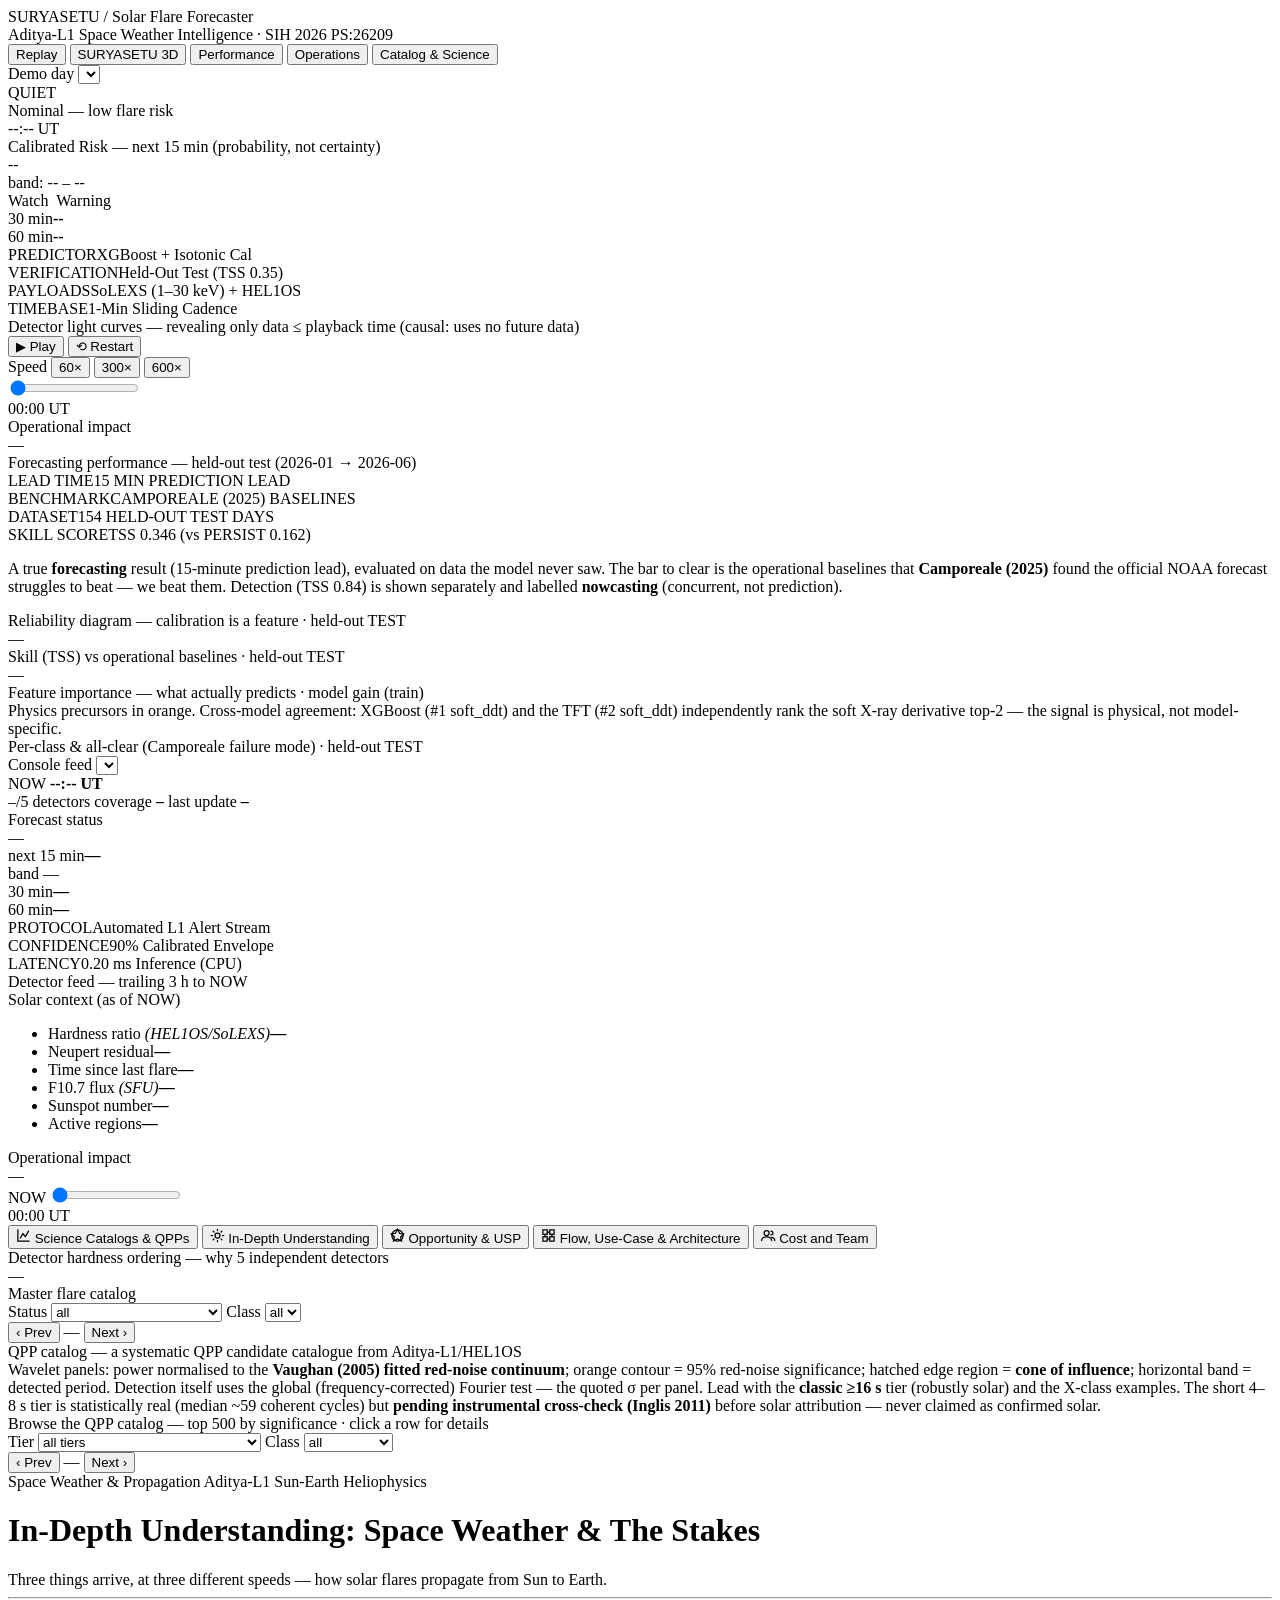
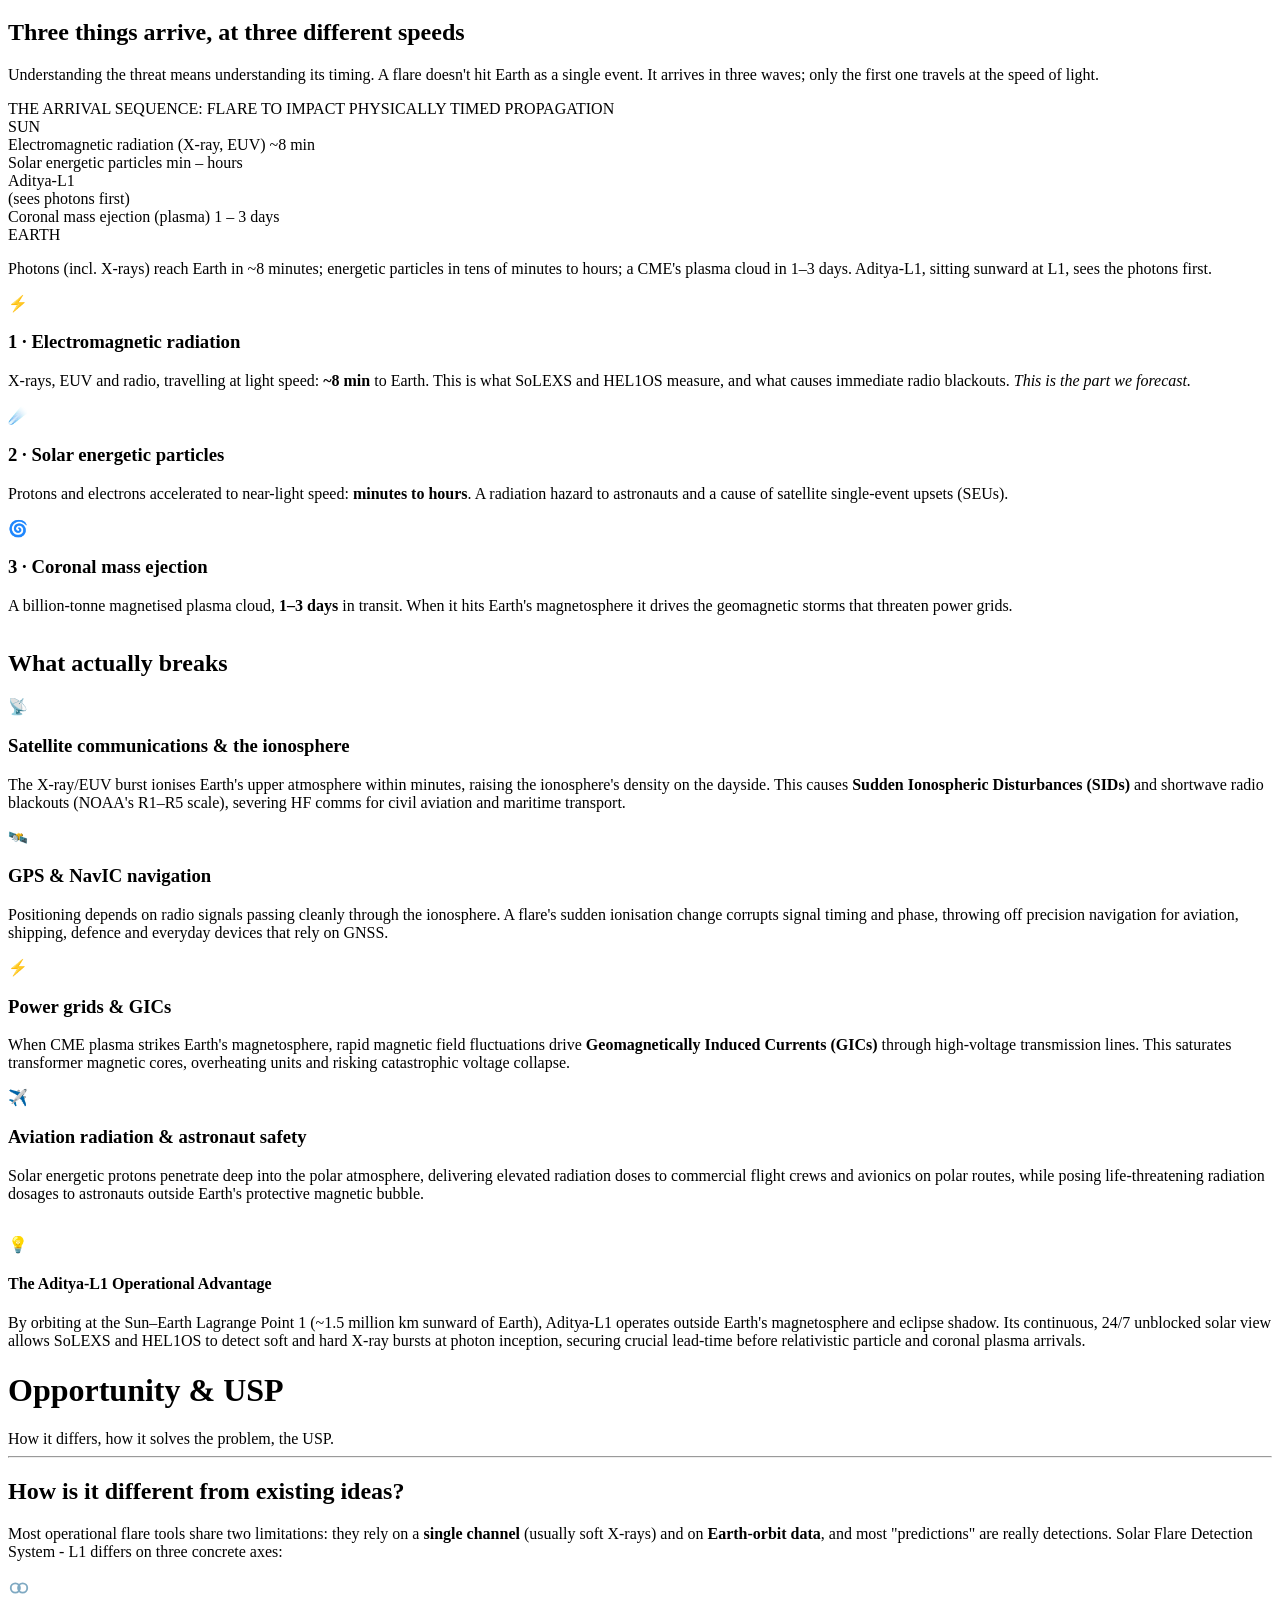
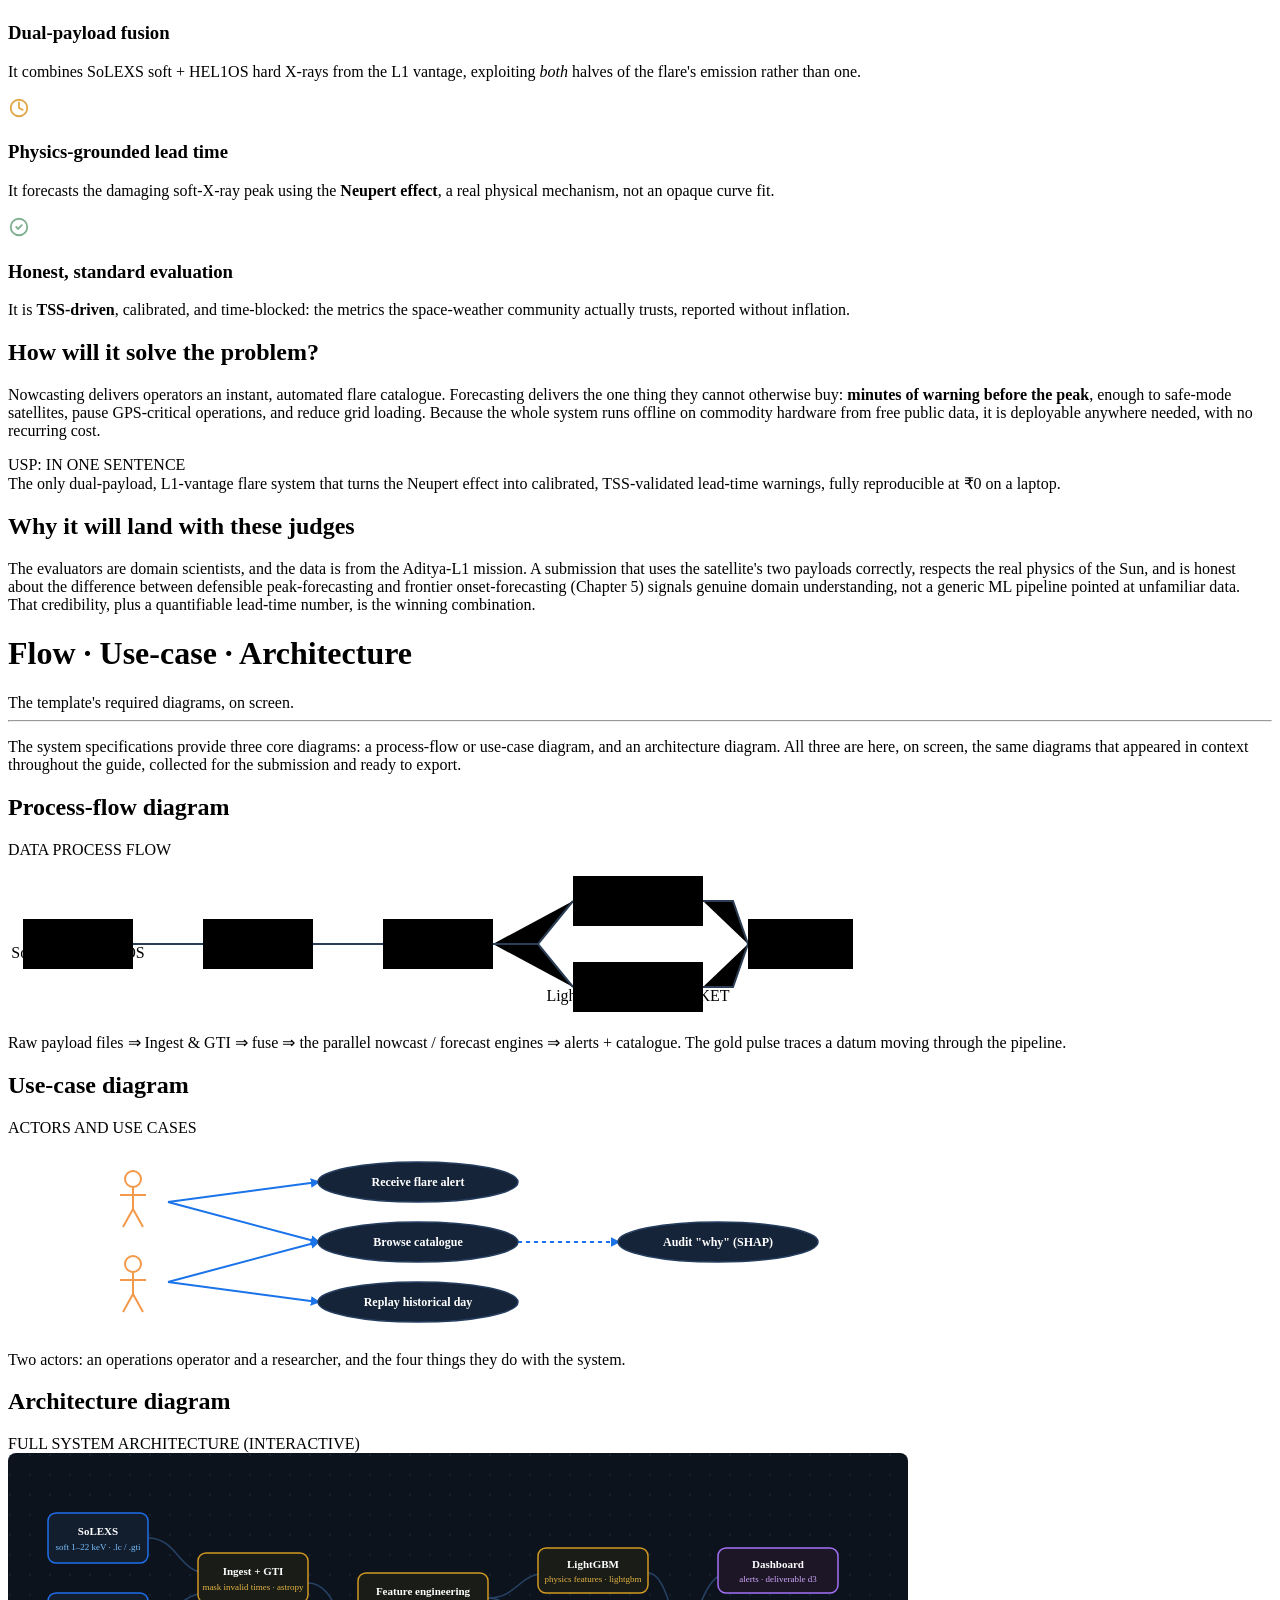
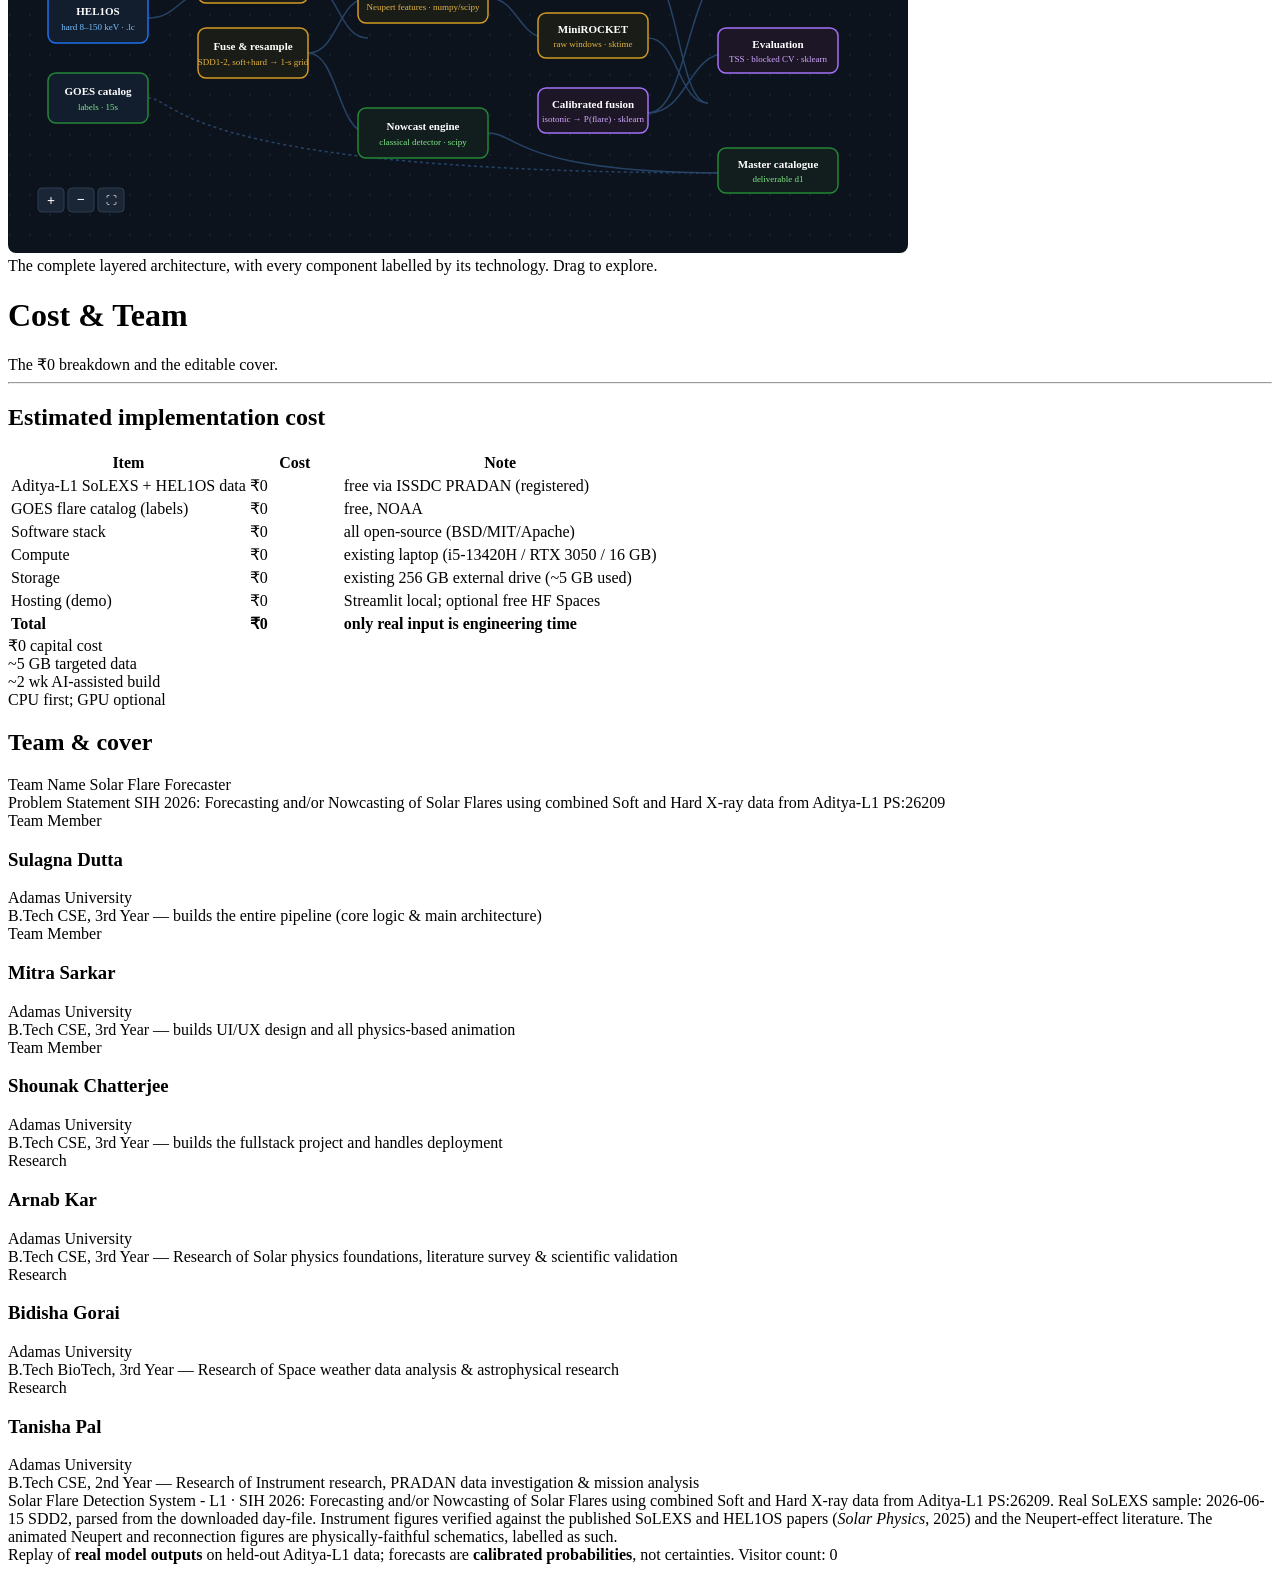
==== commit 2b197965: "Update team member details and format content in index.html" ====
--- a/app/static/index.html
+++ b/app/static/index.html
@@ -239,7 +239,8 @@
         <span class="subtab-icon"><svg width="15" height="15" viewBox="0 0 24 24" fill="none" stroke="currentColor"
             stroke-width="2" stroke-linecap="round" stroke-linejoin="round">
             <circle cx="12" cy="12" r="4" />
-            <path d="M12 2v2M12 20v2M4.93 4.93l1.41 1.41M17.66 17.66l1.41 1.41M2 12h2M20 12h2M6.34 17.66l-1.41 1.41M19.07 4.93l-1.41 1.41" />
+            <path
+              d="M12 2v2M12 20v2M4.93 4.93l1.41 1.41M17.66 17.66l1.41 1.41M2 12h2M20 12h2M6.34 17.66l-1.41 1.41M19.07 4.93l-1.41 1.41" />
           </svg></span> In-Depth Understanding
       </button>
       <button class="cat-subtab" data-subtab="cat-opportunity">
@@ -366,12 +367,14 @@
           <span class="guide-readtime">Aditya-L1 Sun-Earth Heliophysics</span>
         </div>
         <h1 class="guide-title">In-Depth Understanding: Space Weather &amp; The Stakes</h1>
-        <div class="guide-subtitle">Three things arrive, at three different speeds — how solar flares propagate from Sun to Earth.</div>
+        <div class="guide-subtitle">Three things arrive, at three different speeds — how solar flares propagate from Sun
+          to Earth.</div>
         <hr class="guide-divider">
 
         <h2 class="guide-h2">Three things arrive, at three different speeds</h2>
         <p class="guide-p">
-          Understanding the threat means understanding its timing. A flare doesn't hit Earth as a single event. It arrives in three waves; only the first one travels at the speed of light.
+          Understanding the threat means understanding its timing. A flare doesn't hit Earth as a single event. It
+          arrives in three waves; only the first one travels at the speed of light.
         </p>
 
         <!-- The Arrival Sequence Animated Card -->
@@ -447,7 +450,8 @@
 
           <div class="arrival-card-foot">
             <p>
-              Photons (incl. X-rays) reach Earth in ~8 minutes; energetic particles in tens of minutes to hours; a CME's plasma cloud in 1–3 days. Aditya-L1, sitting sunward at L1, sees the photons first.
+              Photons (incl. X-rays) reach Earth in ~8 minutes; energetic particles in tens of minutes to hours; a CME's
+              plasma cloud in 1–3 days. Aditya-L1, sitting sunward at L1, sees the photons first.
             </p>
           </div>
         </div>
@@ -460,7 +464,8 @@
               <h3 class="wave-title">1 · Electromagnetic radiation</h3>
             </div>
             <p class="wave-desc">
-              X-rays, EUV and radio, travelling at light speed: <b>~8 min</b> to Earth. This is what SoLEXS and HEL1OS measure, and what causes immediate radio blackouts. <i>This is the part we forecast.</i>
+              X-rays, EUV and radio, travelling at light speed: <b>~8 min</b> to Earth. This is what SoLEXS and HEL1OS
+              measure, and what causes immediate radio blackouts. <i>This is the part we forecast.</i>
             </p>
           </div>
 
@@ -470,7 +475,8 @@
               <h3 class="wave-title">2 · Solar energetic particles</h3>
             </div>
             <p class="wave-desc">
-              Protons and electrons accelerated to near-light speed: <b>minutes to hours</b>. A radiation hazard to astronauts and a cause of satellite single-event upsets (SEUs).
+              Protons and electrons accelerated to near-light speed: <b>minutes to hours</b>. A radiation hazard to
+              astronauts and a cause of satellite single-event upsets (SEUs).
             </p>
           </div>
 
@@ -480,7 +486,8 @@
               <h3 class="wave-title">3 · Coronal mass ejection</h3>
             </div>
             <p class="wave-desc">
-              A billion-tonne magnetised plasma cloud, <b>1–3 days</b> in transit. When it hits Earth's magnetosphere it drives the geomagnetic storms that threaten power grids.
+              A billion-tonne magnetised plasma cloud, <b>1–3 days</b> in transit. When it hits Earth's magnetosphere it
+              drives the geomagnetic storms that threaten power grids.
             </p>
           </div>
         </div>
@@ -492,7 +499,9 @@
             <div class="break-icon">📡</div>
             <h3 class="break-title">Satellite communications &amp; the ionosphere</h3>
             <p class="break-p">
-              The X-ray/EUV burst ionises Earth's upper atmosphere within minutes, raising the ionosphere's density on the dayside. This causes <b>Sudden Ionospheric Disturbances (SIDs)</b> and shortwave radio blackouts (NOAA's R1–R5 scale), severing HF comms for civil aviation and maritime transport.
+              The X-ray/EUV burst ionises Earth's upper atmosphere within minutes, raising the ionosphere's density on
+              the dayside. This causes <b>Sudden Ionospheric Disturbances (SIDs)</b> and shortwave radio blackouts
+              (NOAA's R1–R5 scale), severing HF comms for civil aviation and maritime transport.
             </p>
           </div>
 
@@ -500,7 +509,9 @@
             <div class="break-icon">🛰️</div>
             <h3 class="break-title">GPS &amp; NavIC navigation</h3>
             <p class="break-p">
-              Positioning depends on radio signals passing cleanly through the ionosphere. A flare's sudden ionisation change corrupts signal timing and phase, throwing off precision navigation for aviation, shipping, defence and everyday devices that rely on GNSS.
+              Positioning depends on radio signals passing cleanly through the ionosphere. A flare's sudden ionisation
+              change corrupts signal timing and phase, throwing off precision navigation for aviation, shipping, defence
+              and everyday devices that rely on GNSS.
             </p>
           </div>
 
@@ -508,7 +519,9 @@
             <div class="break-icon">⚡</div>
             <h3 class="break-title">Power grids &amp; GICs</h3>
             <p class="break-p">
-              When CME plasma strikes Earth's magnetosphere, rapid magnetic field fluctuations drive <b>Geomagnetically Induced Currents (GICs)</b> through high-voltage transmission lines. This saturates transformer magnetic cores, overheating units and risking catastrophic voltage collapse.
+              When CME plasma strikes Earth's magnetosphere, rapid magnetic field fluctuations drive <b>Geomagnetically
+                Induced Currents (GICs)</b> through high-voltage transmission lines. This saturates transformer magnetic
+              cores, overheating units and risking catastrophic voltage collapse.
             </p>
           </div>
 
@@ -516,7 +529,9 @@
             <div class="break-icon">✈️</div>
             <h3 class="break-title">Aviation radiation &amp; astronaut safety</h3>
             <p class="break-p">
-              Solar energetic protons penetrate deep into the polar atmosphere, delivering elevated radiation doses to commercial flight crews and avionics on polar routes, while posing life-threatening radiation dosages to astronauts outside Earth's protective magnetic bubble.
+              Solar energetic protons penetrate deep into the polar atmosphere, delivering elevated radiation doses to
+              commercial flight crews and avionics on polar routes, while posing life-threatening radiation dosages to
+              astronauts outside Earth's protective magnetic bubble.
             </p>
           </div>
         </div>
@@ -526,7 +541,10 @@
           <div class="callout-content">
             <h4>The Aditya-L1 Operational Advantage</h4>
             <p>
-              By orbiting at the Sun–Earth Lagrange Point 1 (~1.5 million km sunward of Earth), Aditya-L1 operates outside Earth's magnetosphere and eclipse shadow. Its continuous, 24/7 unblocked solar view allows SoLEXS and HEL1OS to detect soft and hard X-ray bursts at photon inception, securing crucial lead-time before relativistic particle and coronal plasma arrivals.
+              By orbiting at the Sun–Earth Lagrange Point 1 (~1.5 million km sunward of Earth), Aditya-L1 operates
+              outside Earth's magnetosphere and eclipse shadow. Its continuous, 24/7 unblocked solar view allows SoLEXS
+              and HEL1OS to detect soft and hard X-ray bursts at photon inception, securing crucial lead-time before
+              relativistic particle and coronal plasma arrivals.
             </p>
           </div>
         </div>
@@ -1043,7 +1061,7 @@
               <h3 class="team-member-cover-name">Sulagna Dutta</h3>
               <span class="team-member-cover-org">Adamas University</span>
               <div class="team-member-cover-role">
-                B.Tech, 3rd Year — builds the entire pipeline (core logic &amp; main architecture)
+                B.Tech CSE, 3rd Year — builds the entire pipeline (core logic &amp; main architecture)
               </div>
             </div>
 
@@ -1052,7 +1070,7 @@
               <h3 class="team-member-cover-name">Mitra Sarkar</h3>
               <span class="team-member-cover-org">Adamas University</span>
               <div class="team-member-cover-role">
-                B.Tech, 3rd Year — builds UI/UX design and all physics-based animation
+                B.Tech CSE, 3rd Year — builds UI/UX design and all physics-based animation
               </div>
             </div>
 
@@ -1061,7 +1079,7 @@
               <h3 class="team-member-cover-name">Shounak Chatterjee</h3>
               <span class="team-member-cover-org">Adamas University</span>
               <div class="team-member-cover-role">
-                B.Tech, 3rd Year — builds the fullstack project and handles deployment
+                B.Tech CSE, 3rd Year — builds the fullstack project and handles deployment
               </div>
             </div>
 
@@ -1070,7 +1088,8 @@
               <h3 class="team-member-cover-name">Arnab Kar</h3>
               <span class="team-member-cover-org">Adamas University</span>
               <div class="team-member-cover-role">
-                B.Tech, 3rd Year — Research of Solar physics foundations, literature survey &amp; scientific validation
+                B.Tech CSE, 3rd Year — Research of Solar physics foundations, literature survey &amp; scientific
+                validation
               </div>
             </div>
 
@@ -1079,7 +1098,7 @@
               <h3 class="team-member-cover-name">Bidisha Gorai</h3>
               <span class="team-member-cover-org">Adamas University</span>
               <div class="team-member-cover-role">
-                B.Tech, 3rd Year — Research of Space weather data analysis &amp; astrophysical research
+                B.Tech BioTech, 3rd Year — Research of Space weather data analysis &amp; astrophysical research
               </div>
             </div>
 
@@ -1088,7 +1107,7 @@
               <h3 class="team-member-cover-name">Tanisha Pal</h3>
               <span class="team-member-cover-org">Adamas University</span>
               <div class="team-member-cover-role">
-                B.Tech, 3rd Year — Research of Instrument research, PRADAN data investigation &amp; mission analysis
+                B.Tech CSE, 2nd Year — Research of Instrument research, PRADAN data investigation &amp; mission analysis
               </div>
             </div>
           </div>
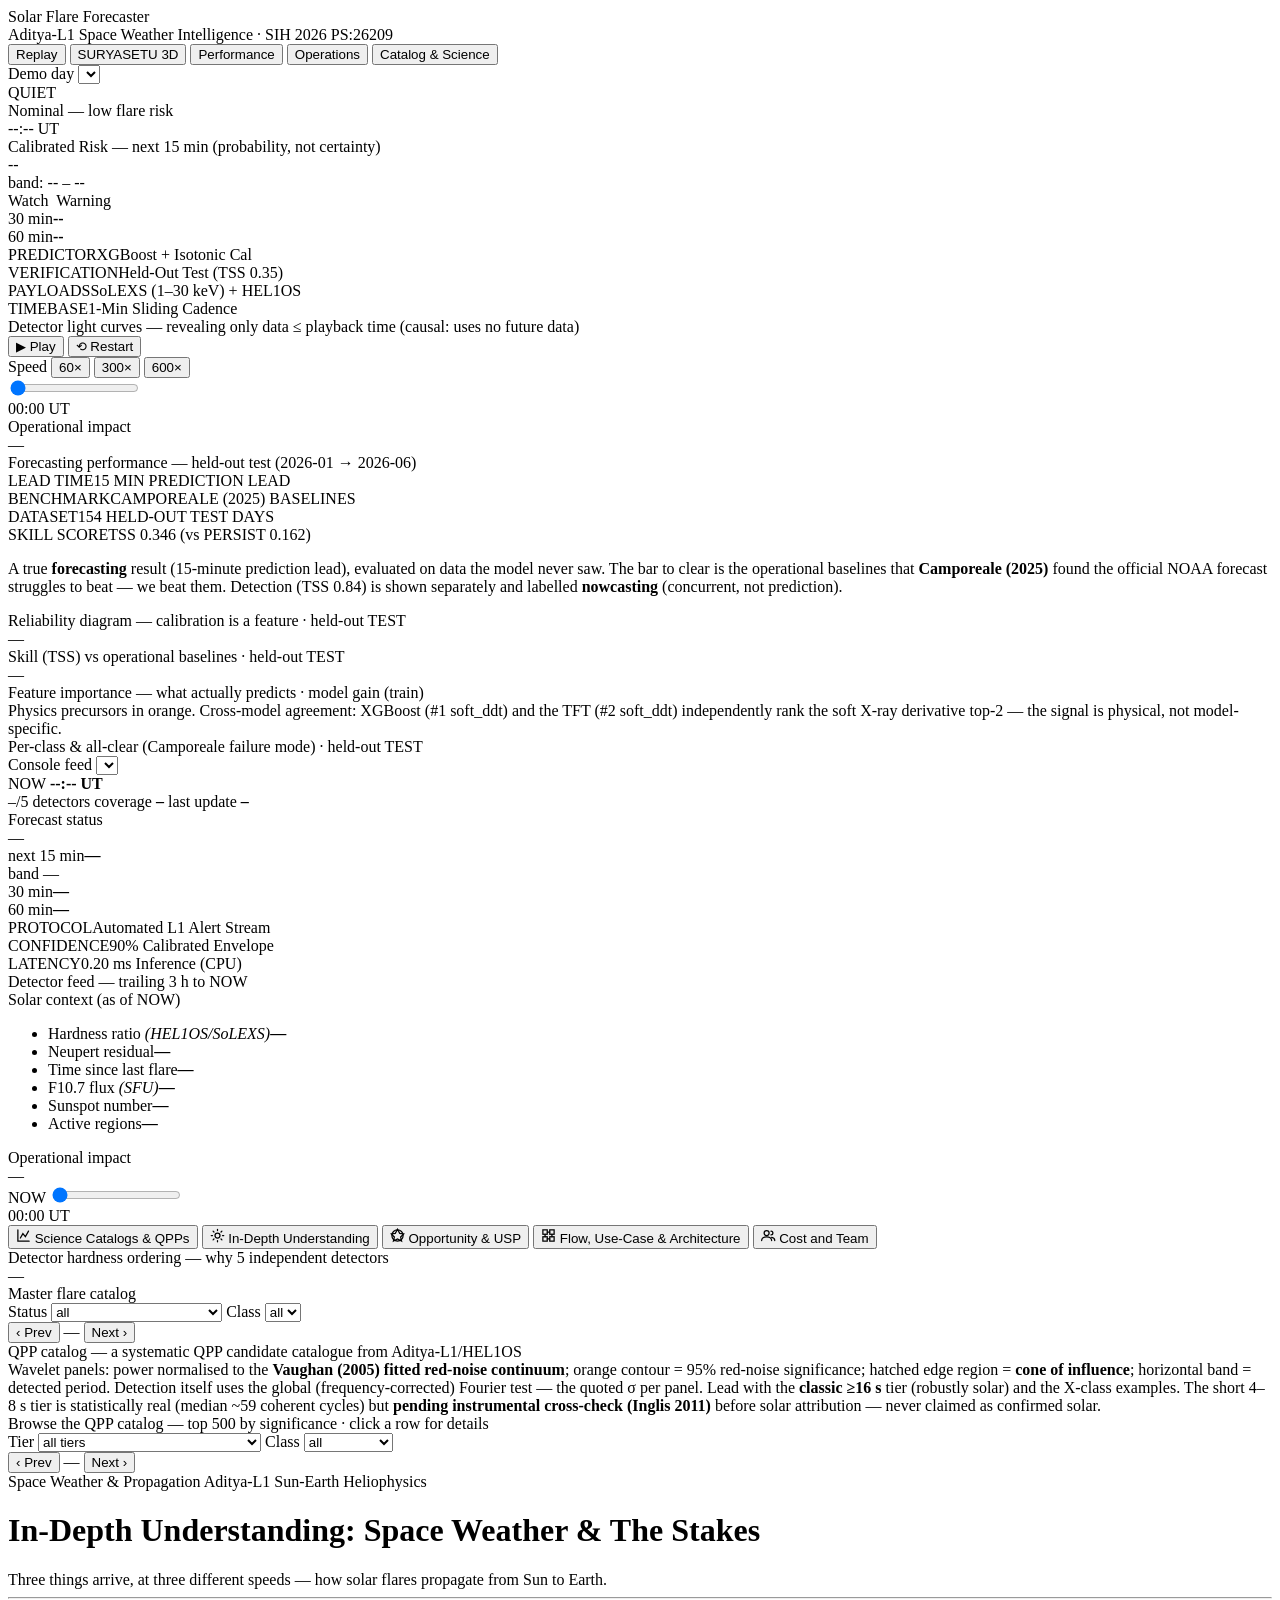
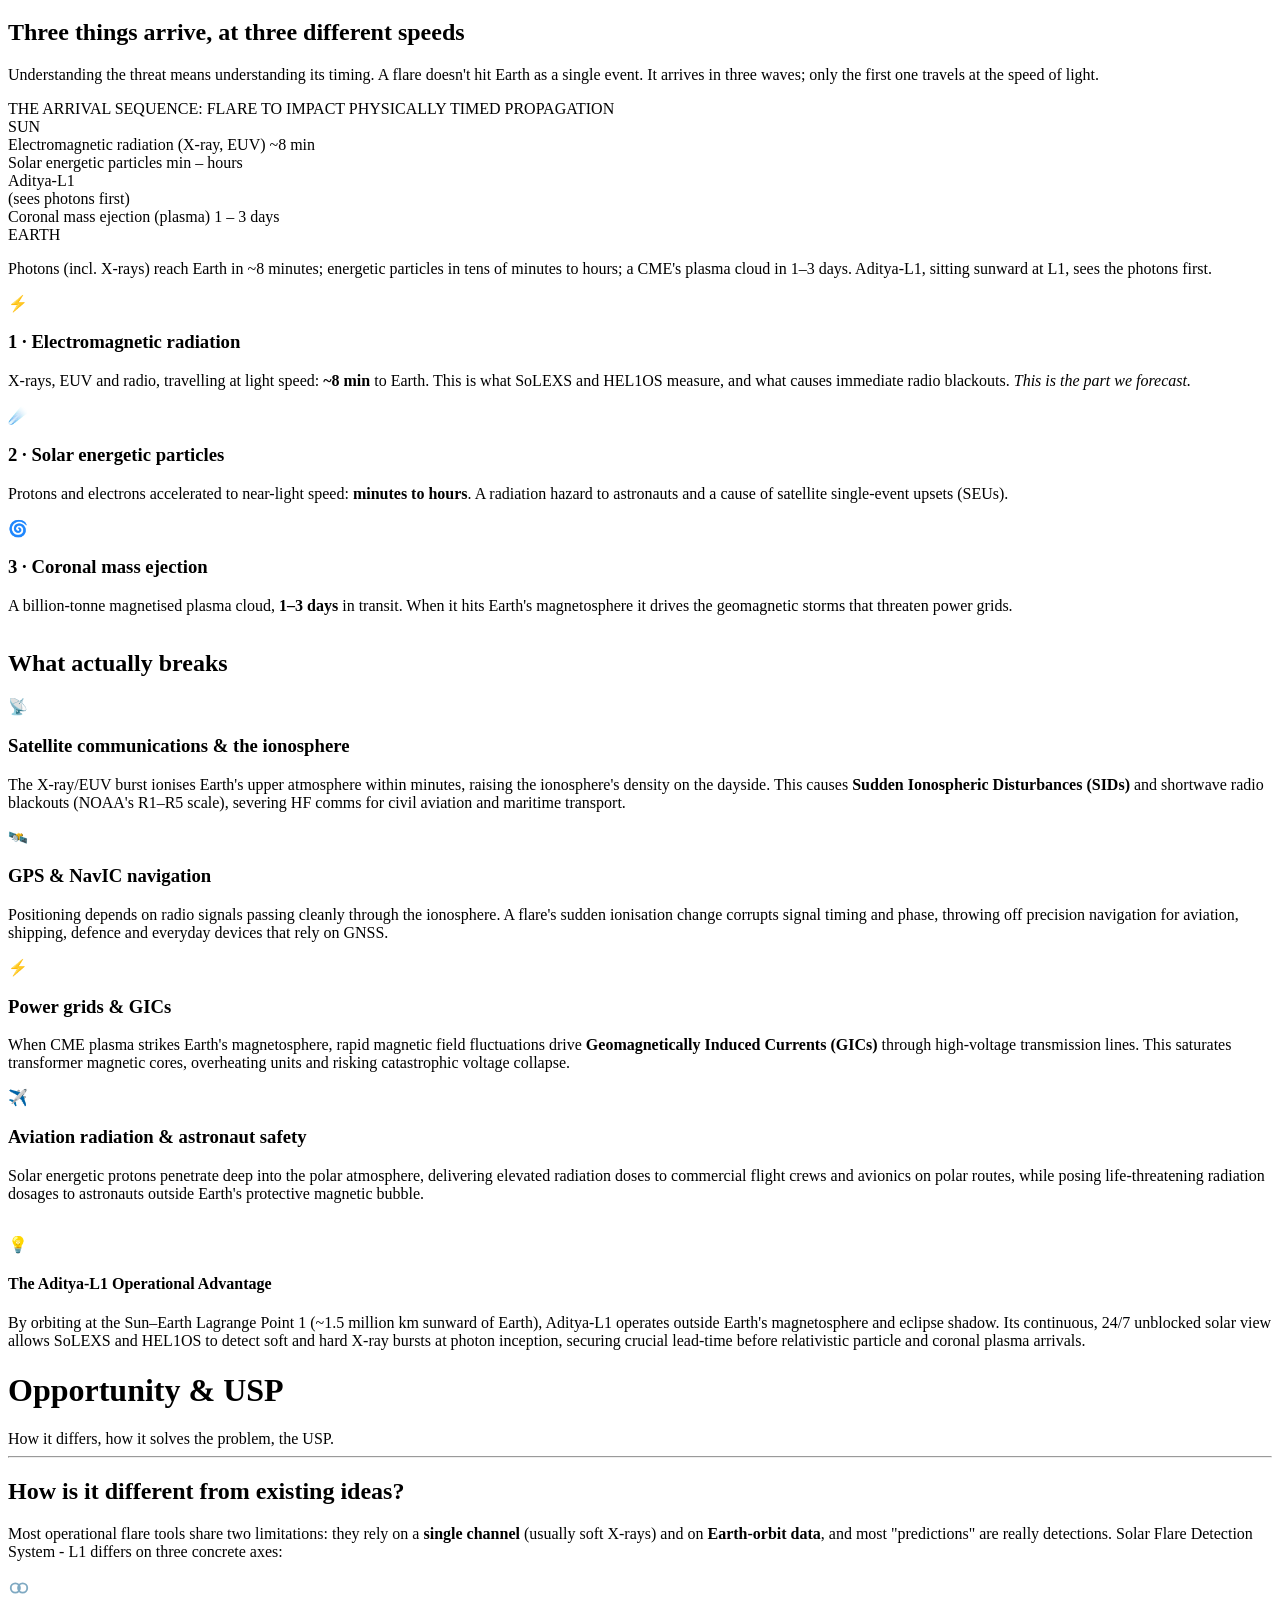
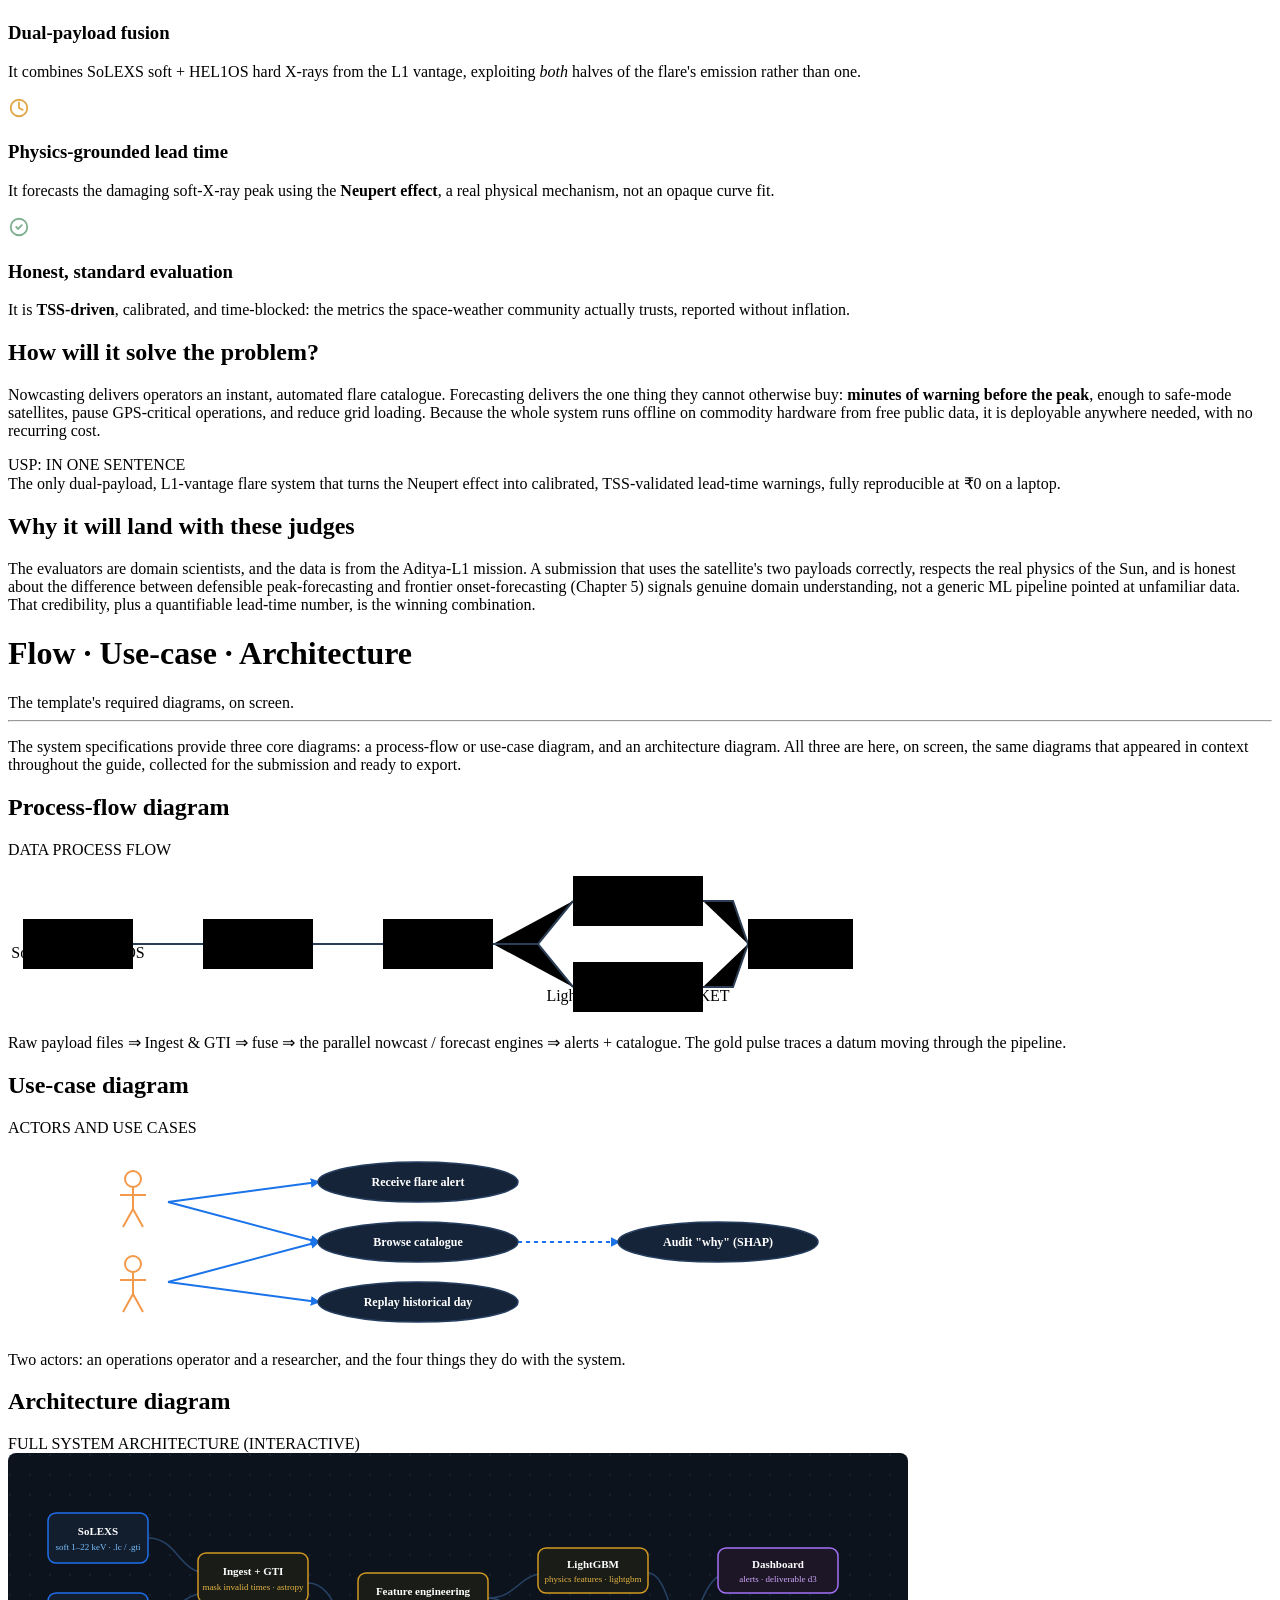
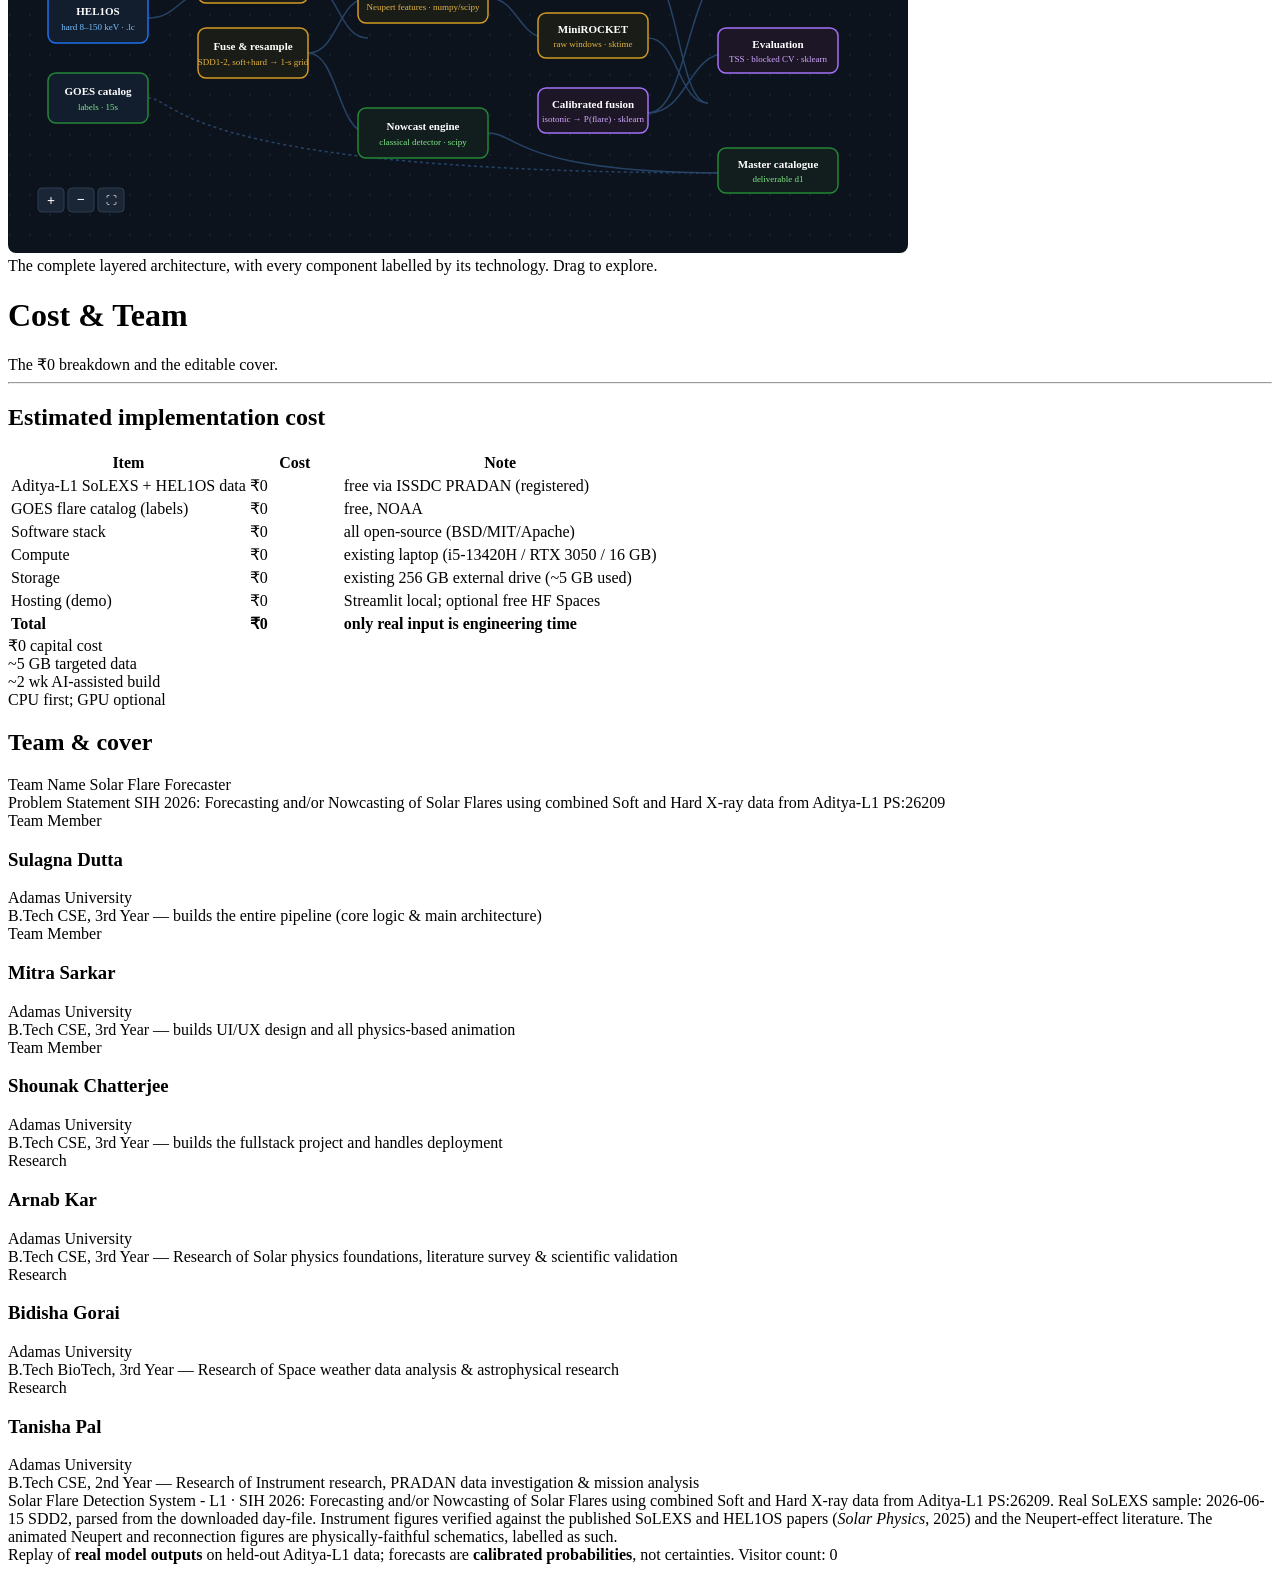
==== commit b56a19fb: "feat(ui): update brand title to Solar Flare Forecaster and sync to api/static for redeploy" ====
--- a/app/static/index.html
+++ b/app/static/index.html
@@ -7,6 +7,7 @@
   <title>Solar Flare Detection System - L1</title>
   <link rel="stylesheet" href="/css/style.css">
   <link rel="stylesheet" href="/css/suryasetu.css">
+  <link rel="stylesheet" href="/css/mobile.css">
   <script src="/vendor/three.min.js"></script>
   <script src="/vendor/OrbitControls.js"></script>
   <script src="/vendor/plotly-2.35.2.min.js" charset="utf-8"></script>
@@ -16,8 +17,7 @@
   <header class="topbar">
     <div class="brand">
       <div class="brand-text">
-        <div class="title"><span class="title-main">SURYASETU</span> <span class="title-sep">/</span> <span
-            class="title-sub">Solar Flare Forecaster</span></div>
+        <div class="title"><span class="title-main">Solar Flare Forecaster</span></div>
         <div class="subtitle"><span class="sub-short">Aditya-L1 Space Weather Intelligence</span><span
             class="sub-detail"> · SIH 2026 PS:26209</span></div>
       </div>
